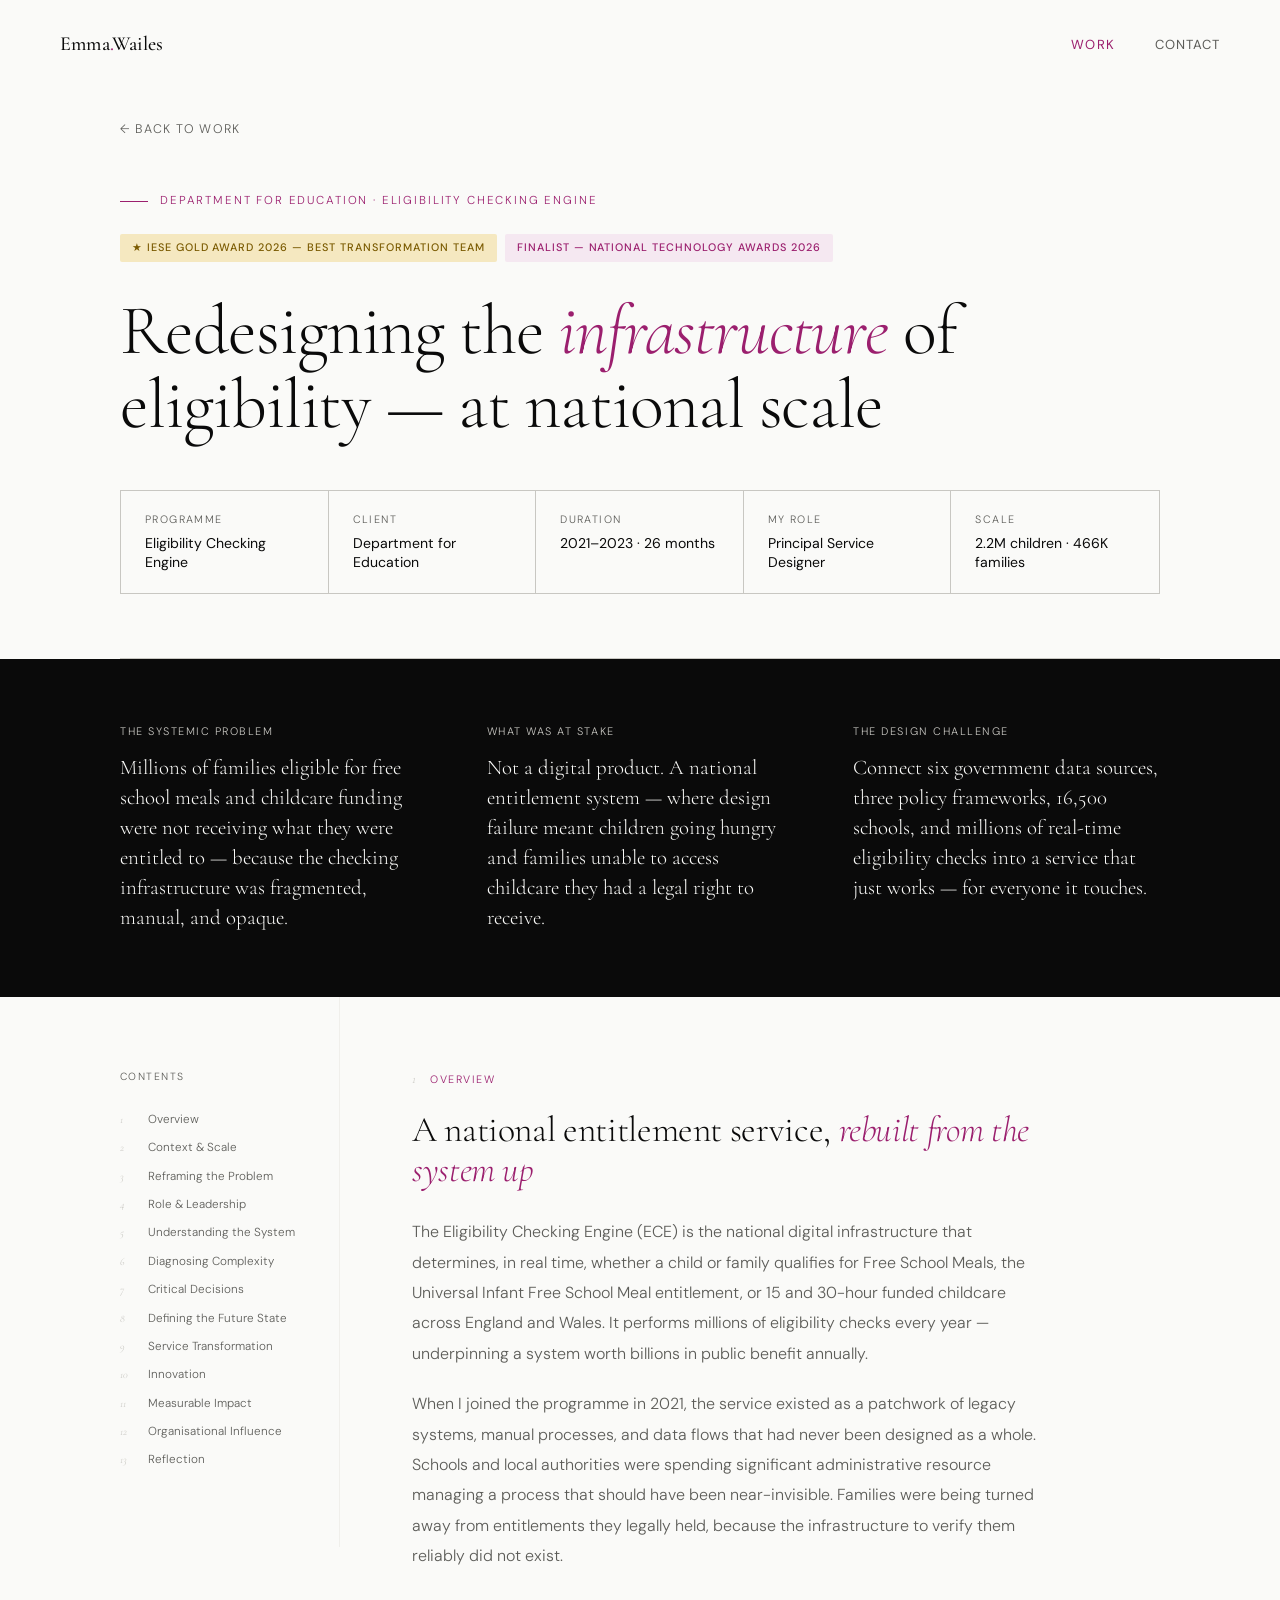
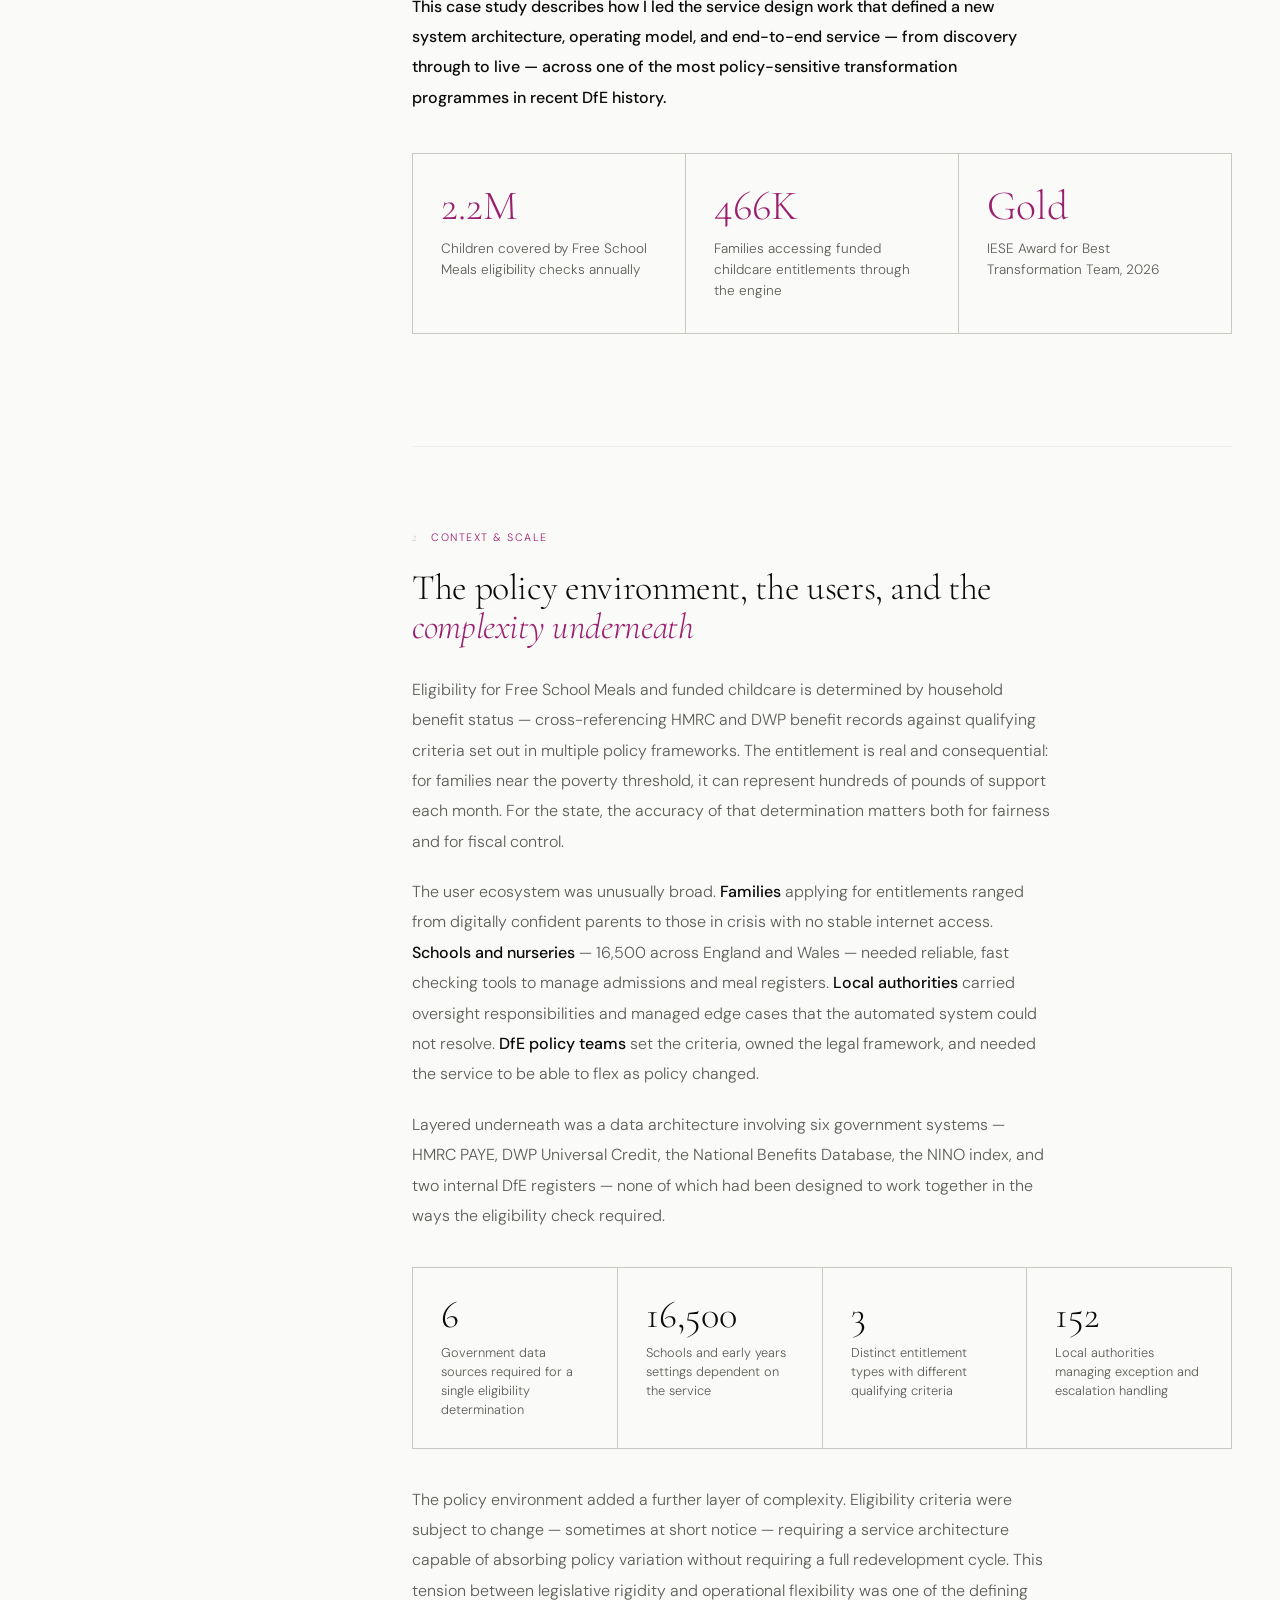
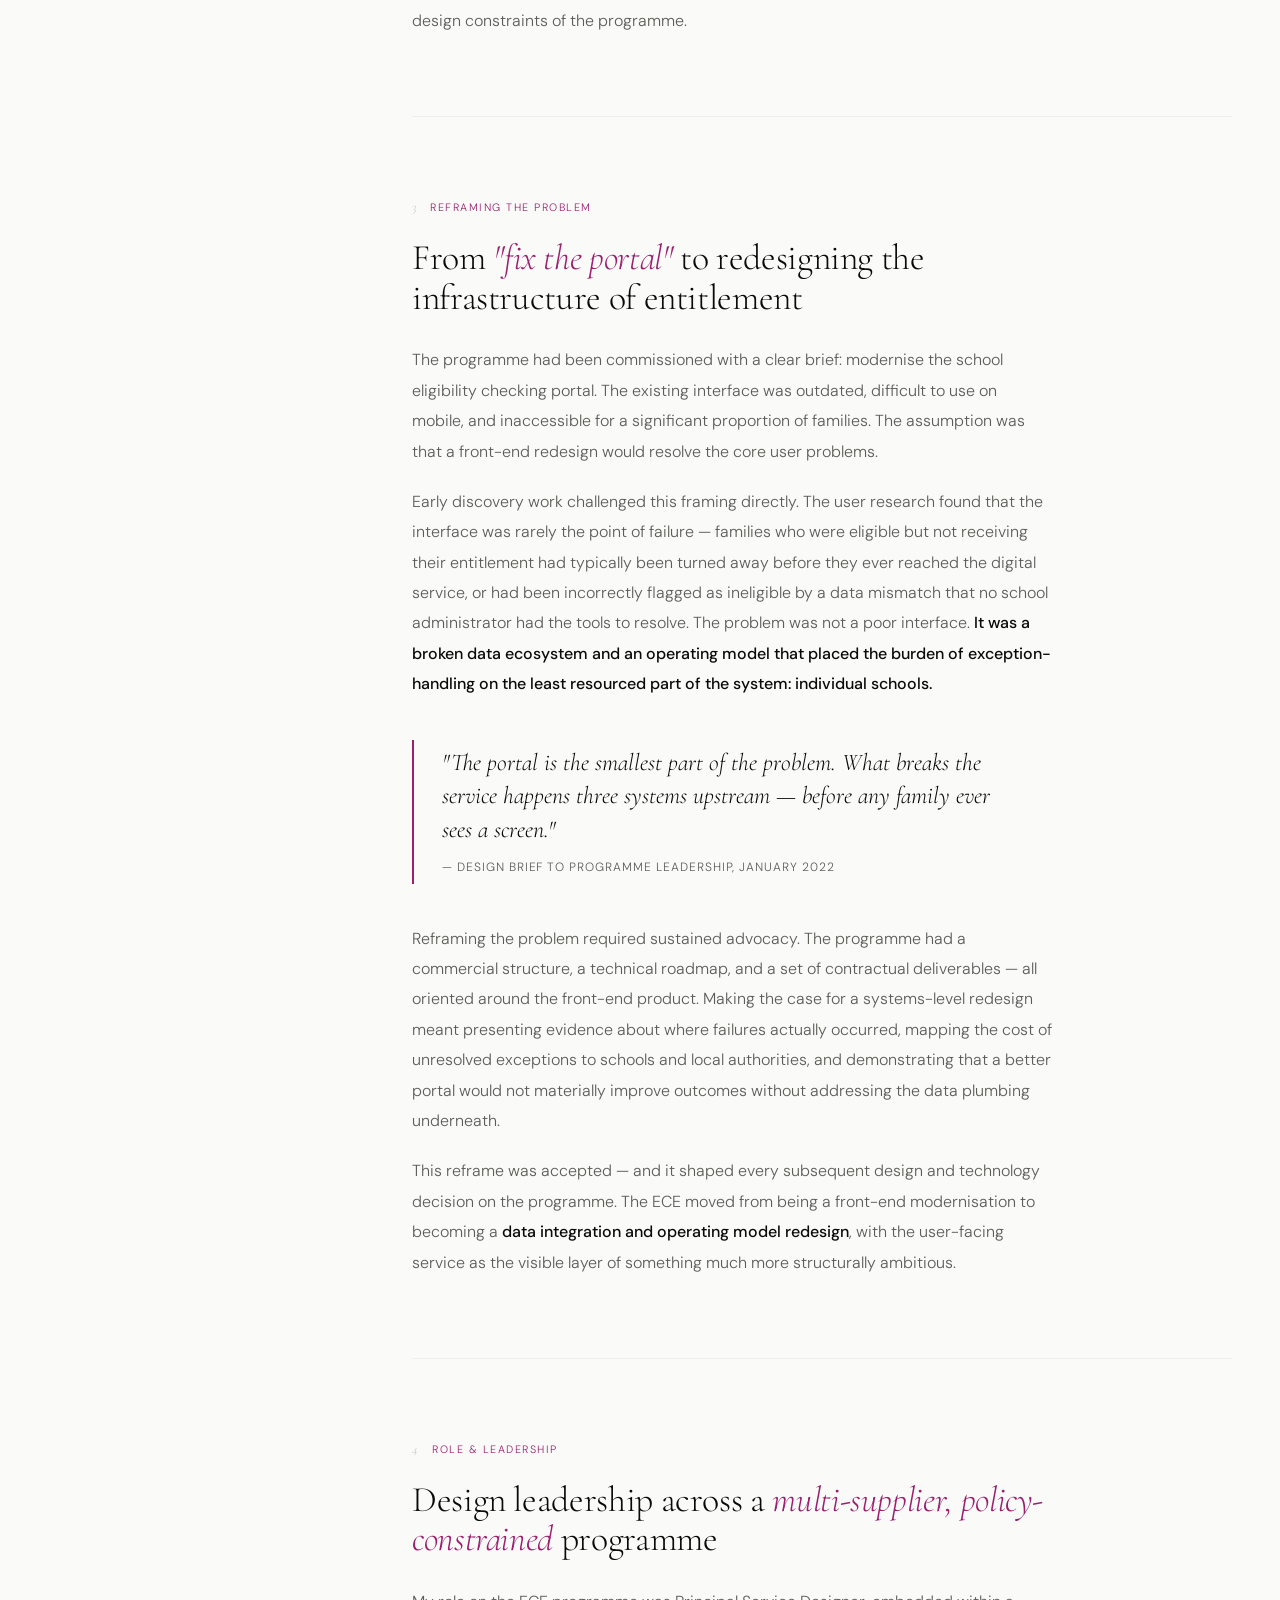
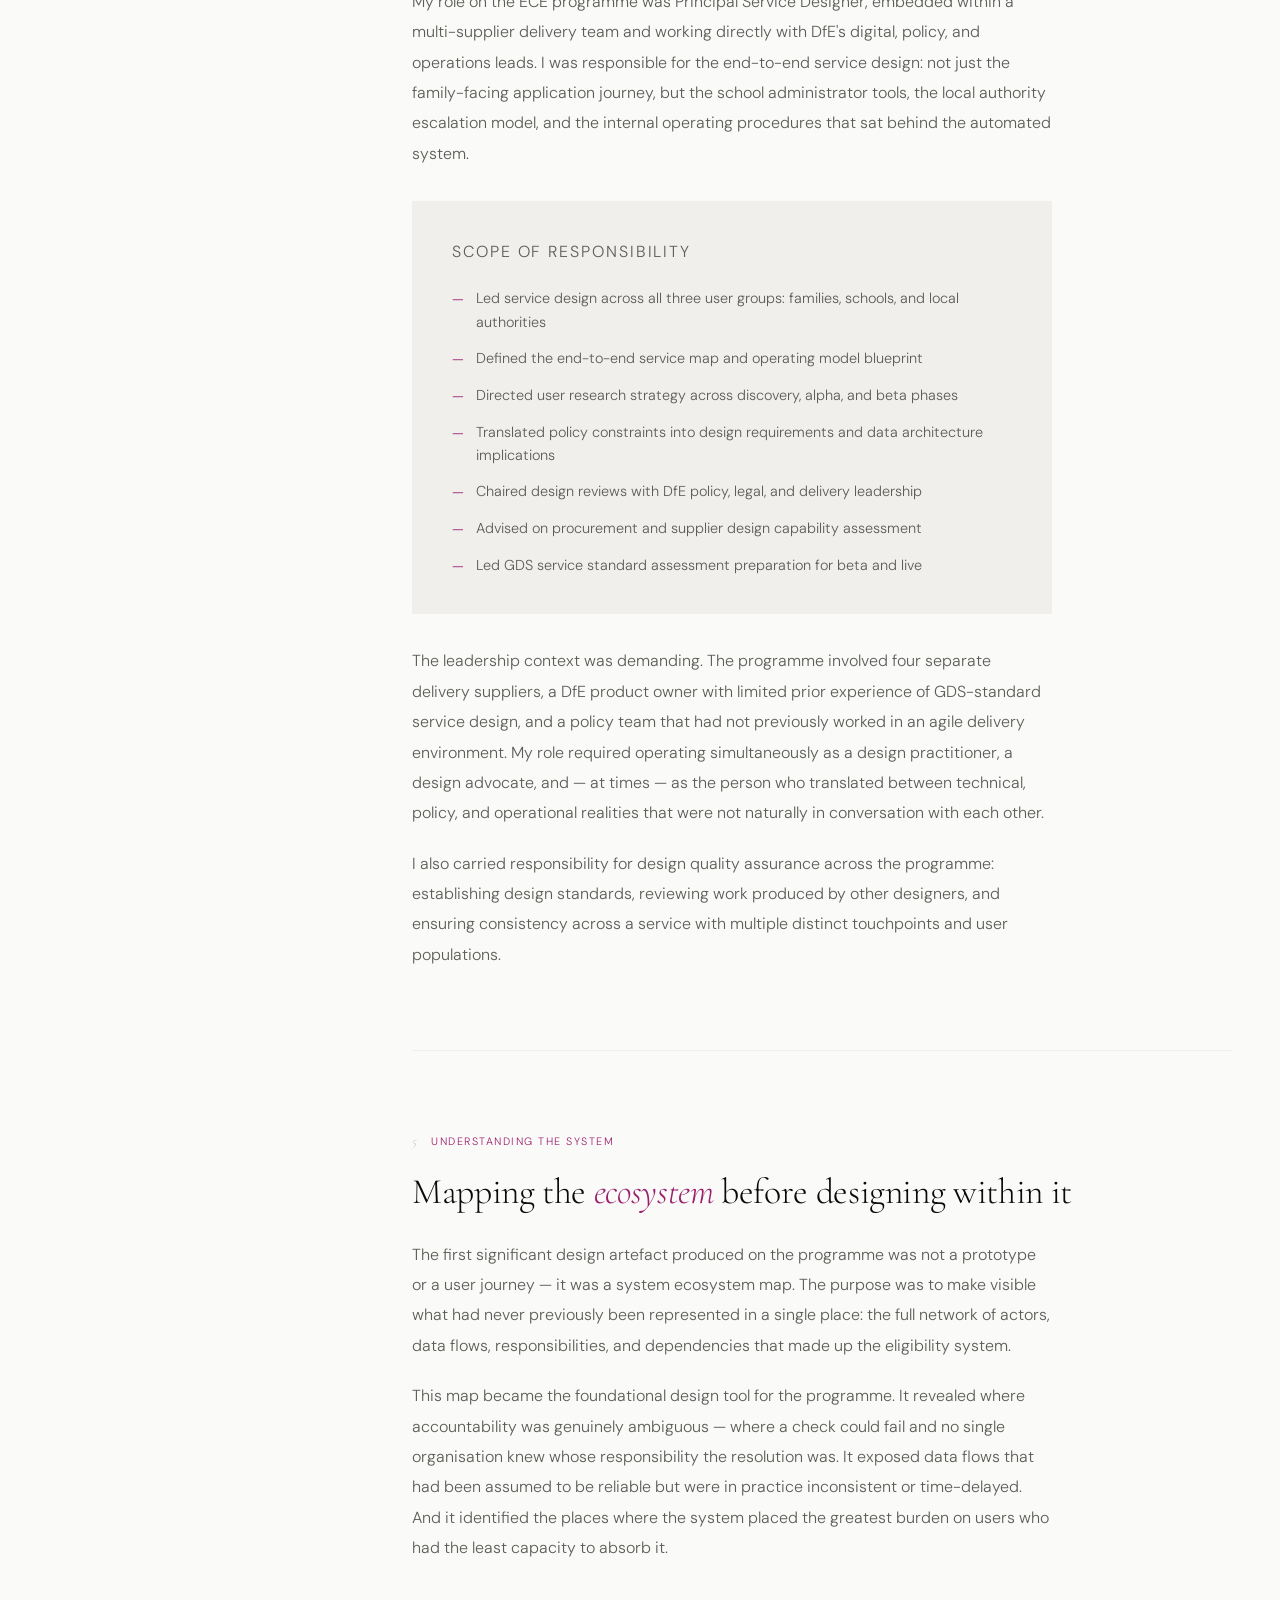
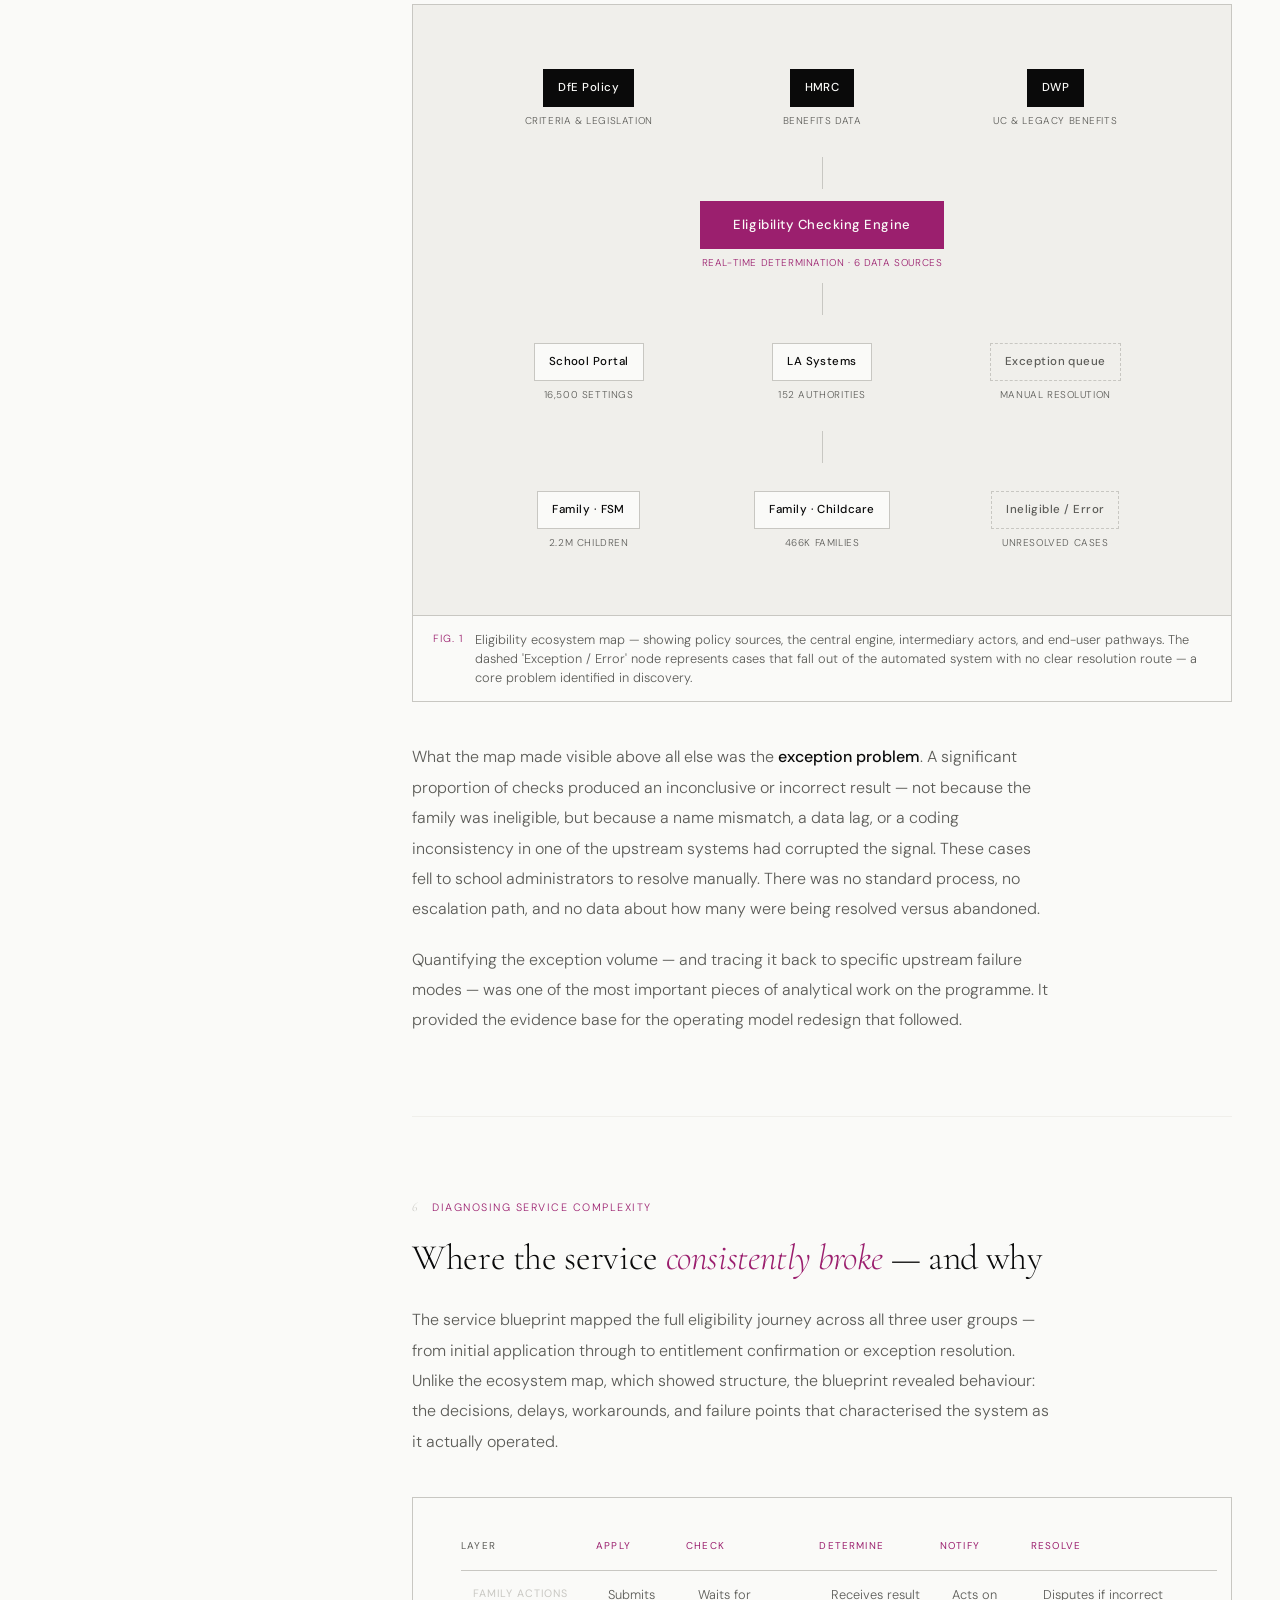
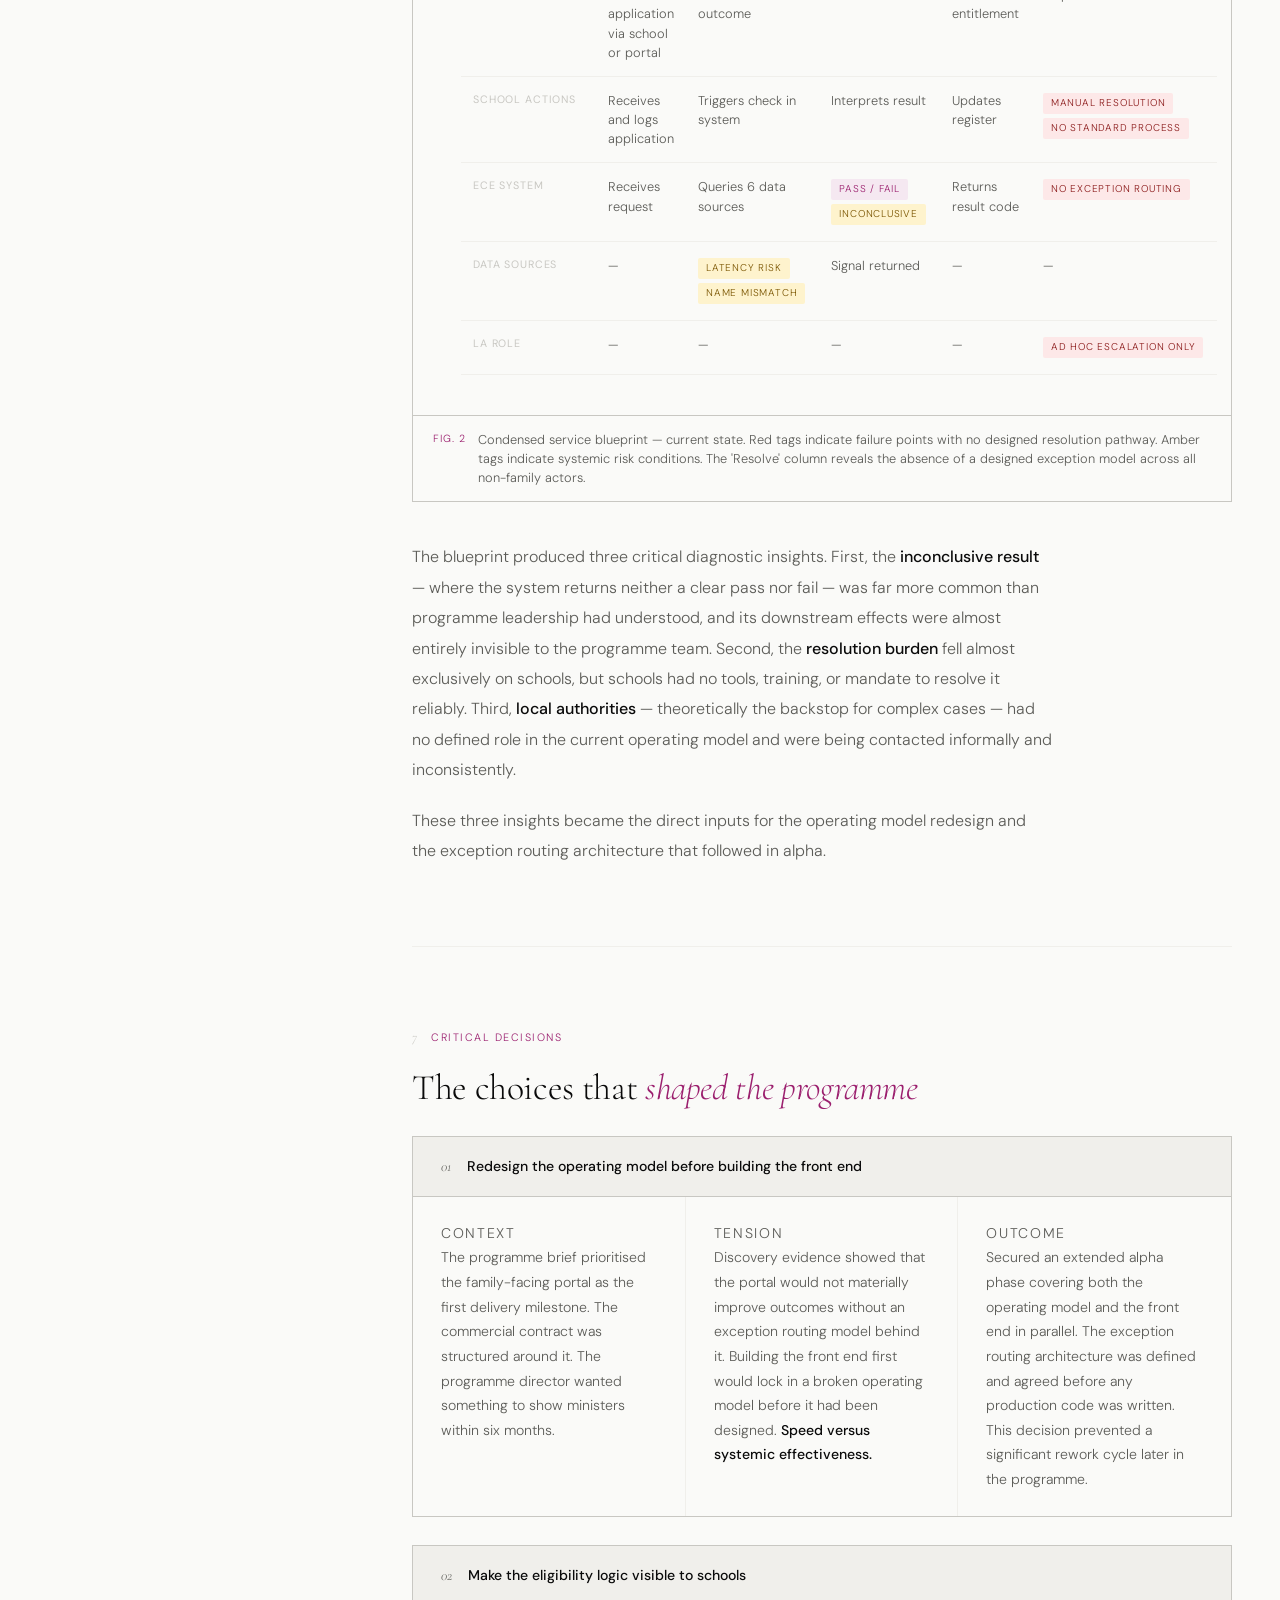
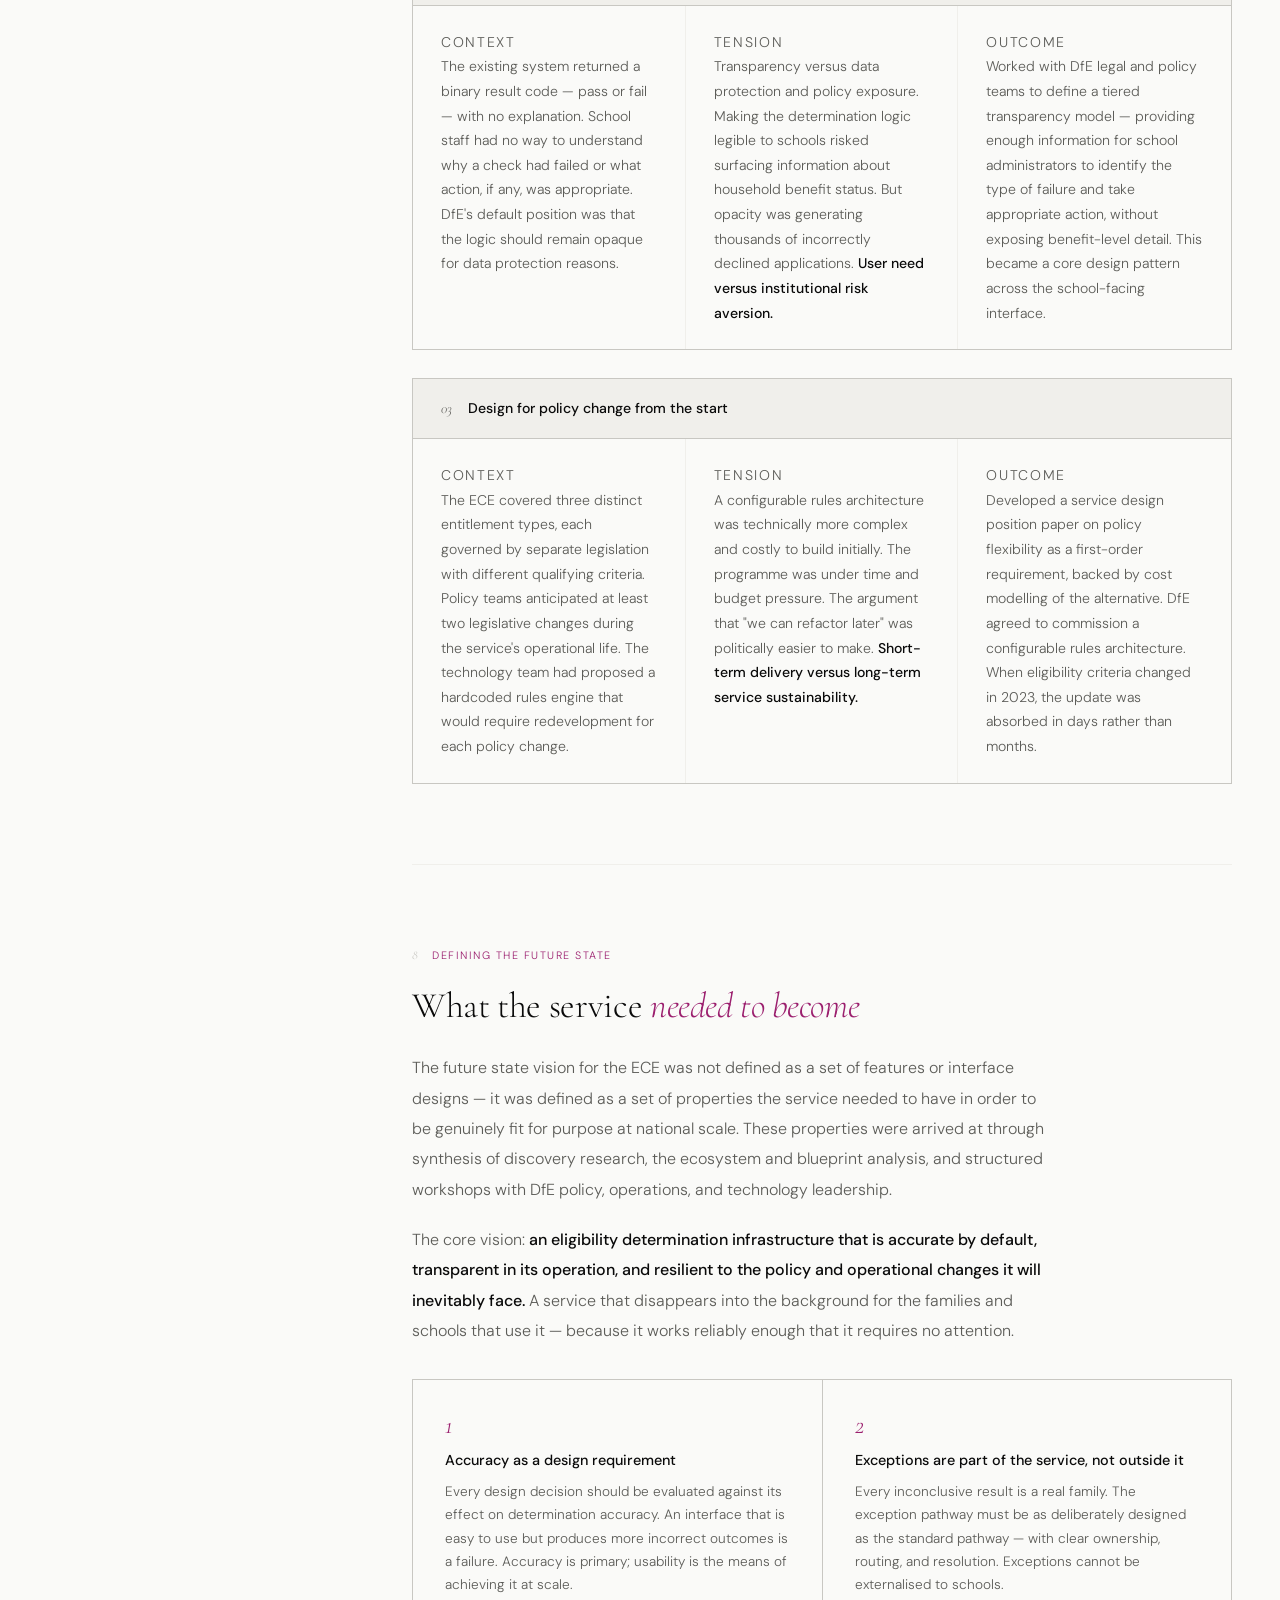
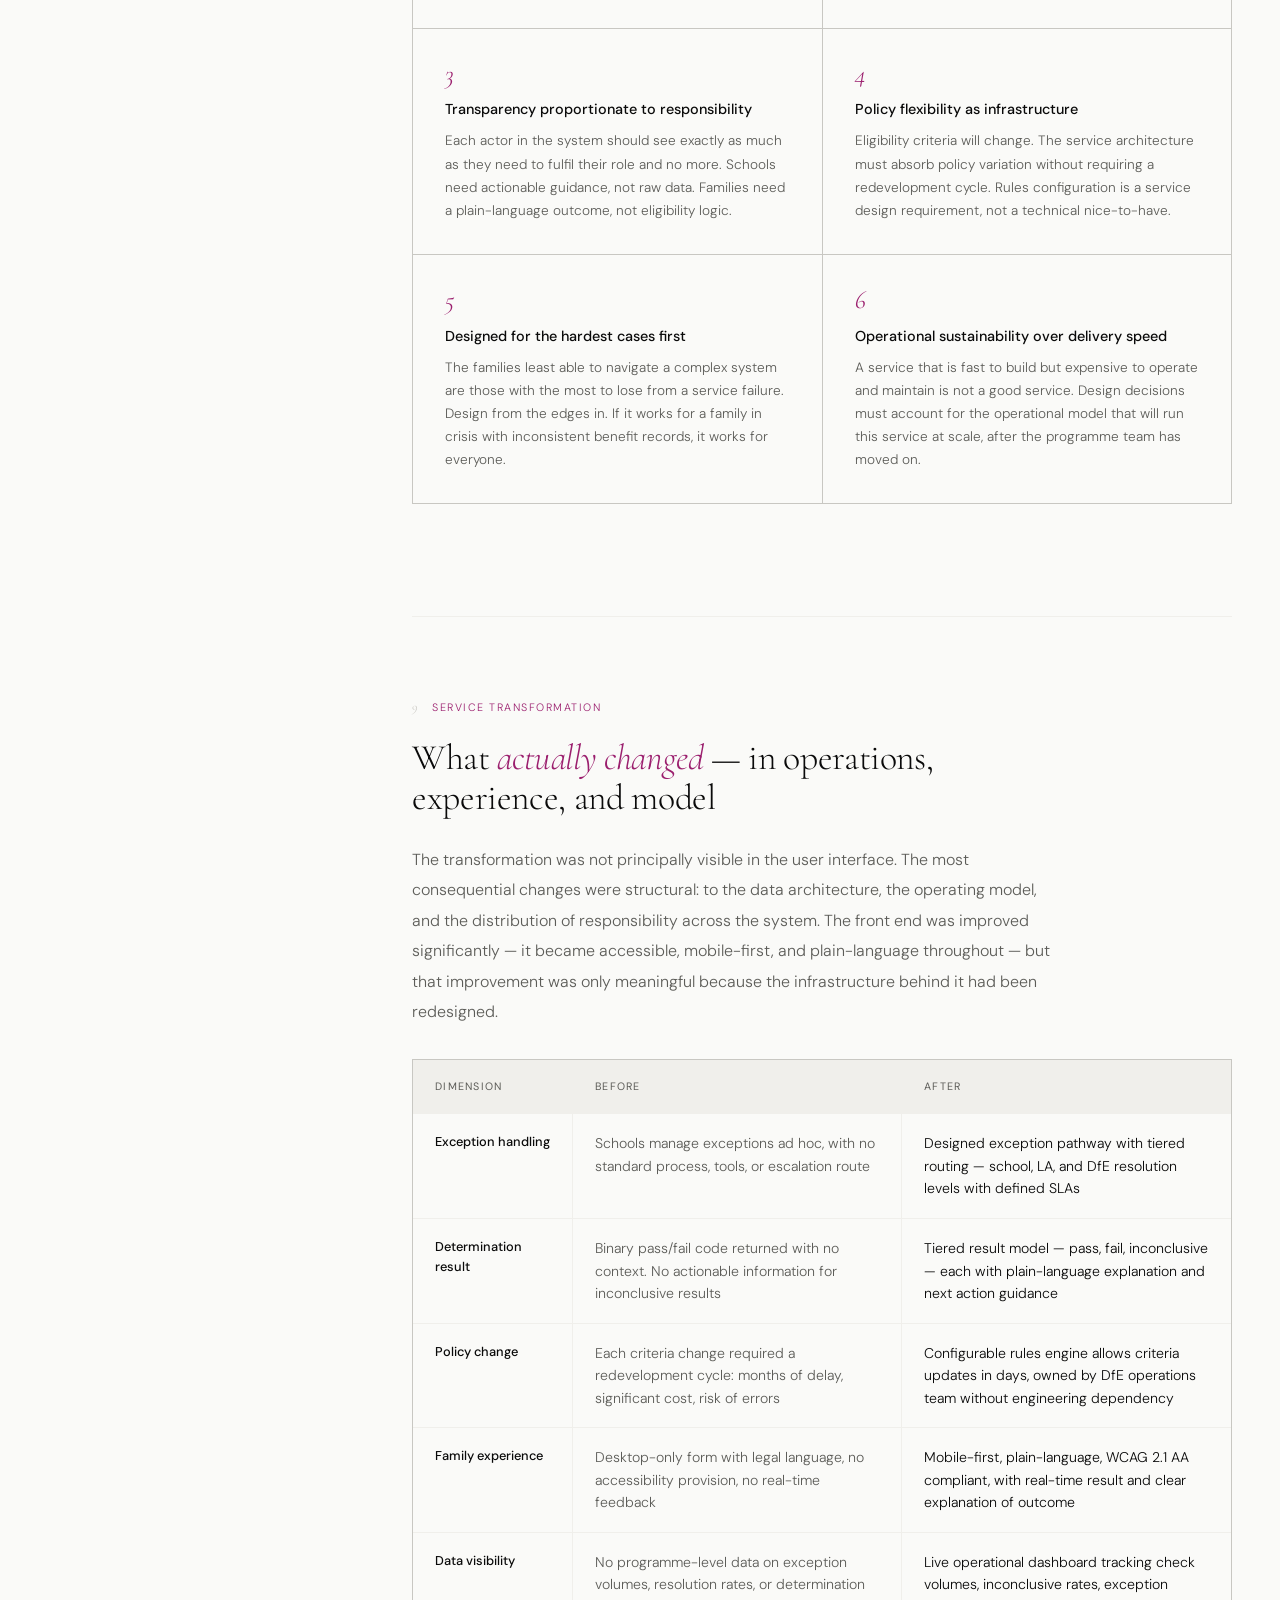
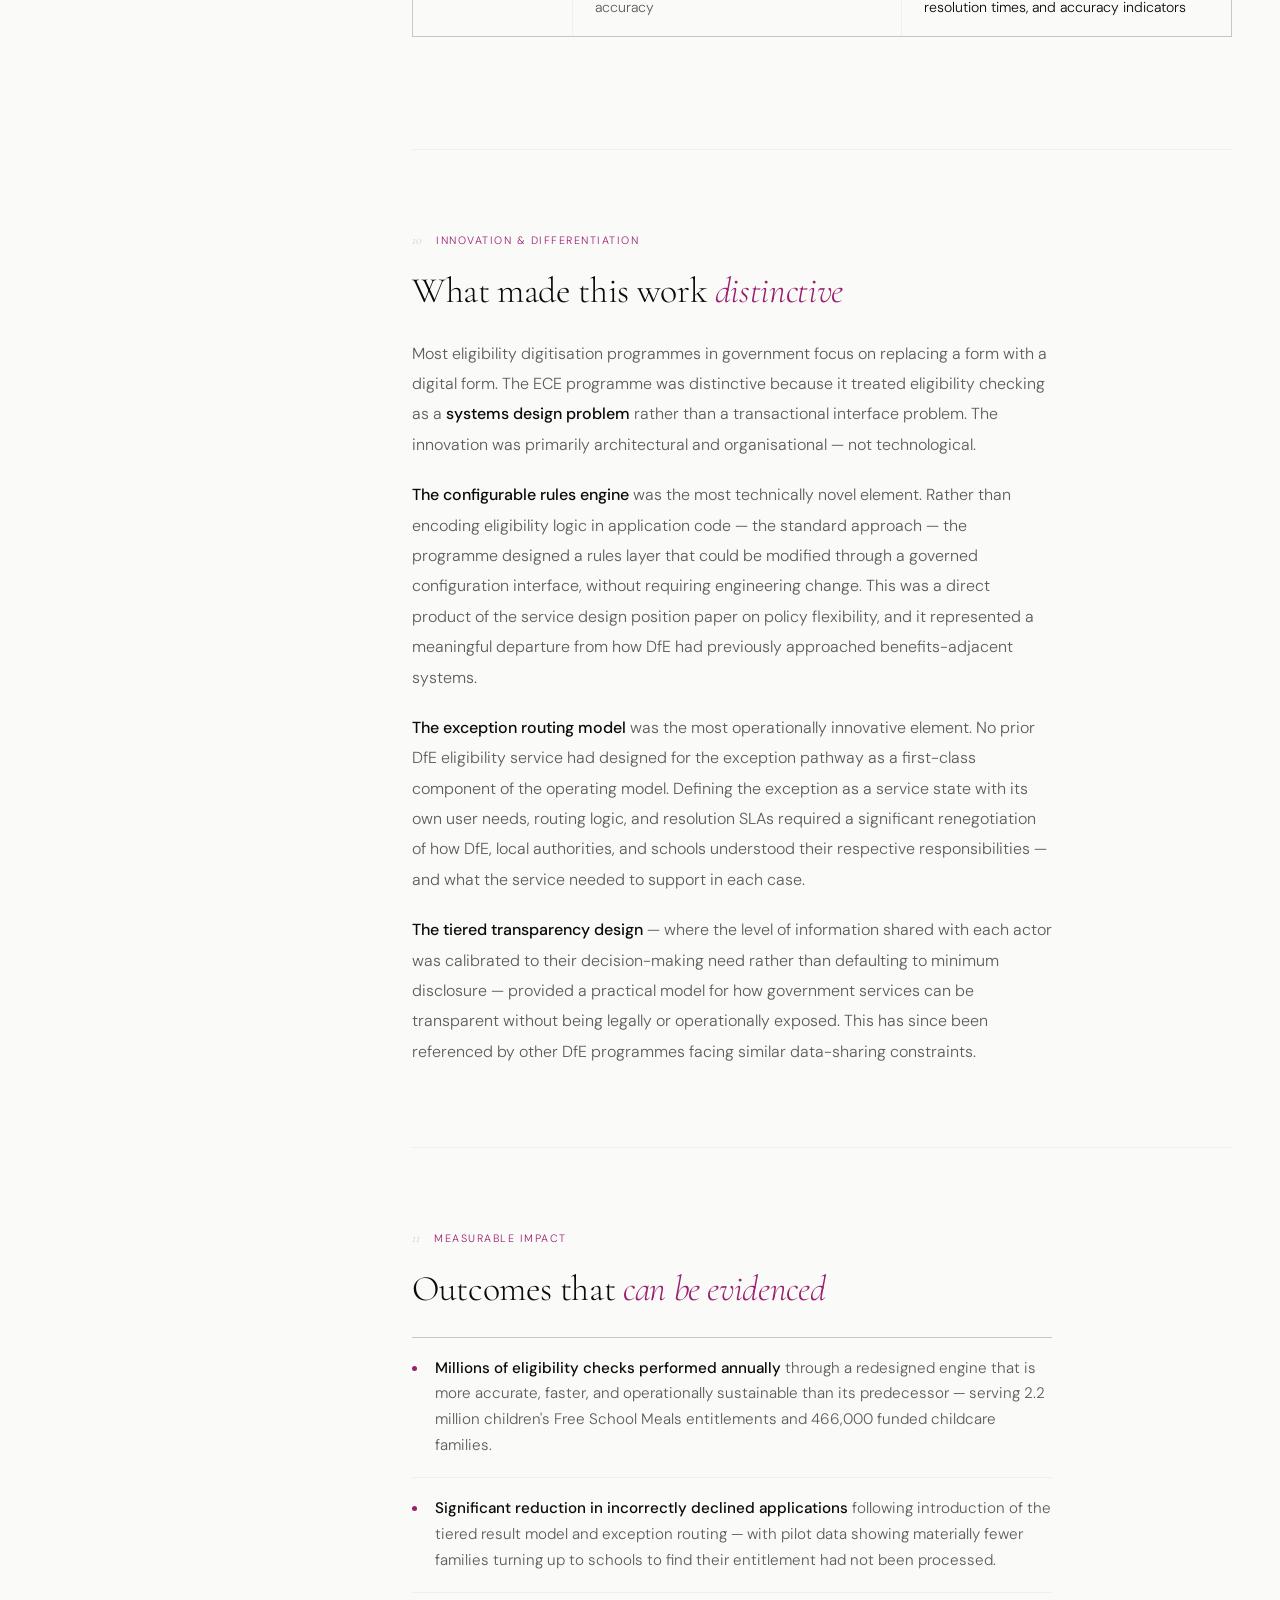
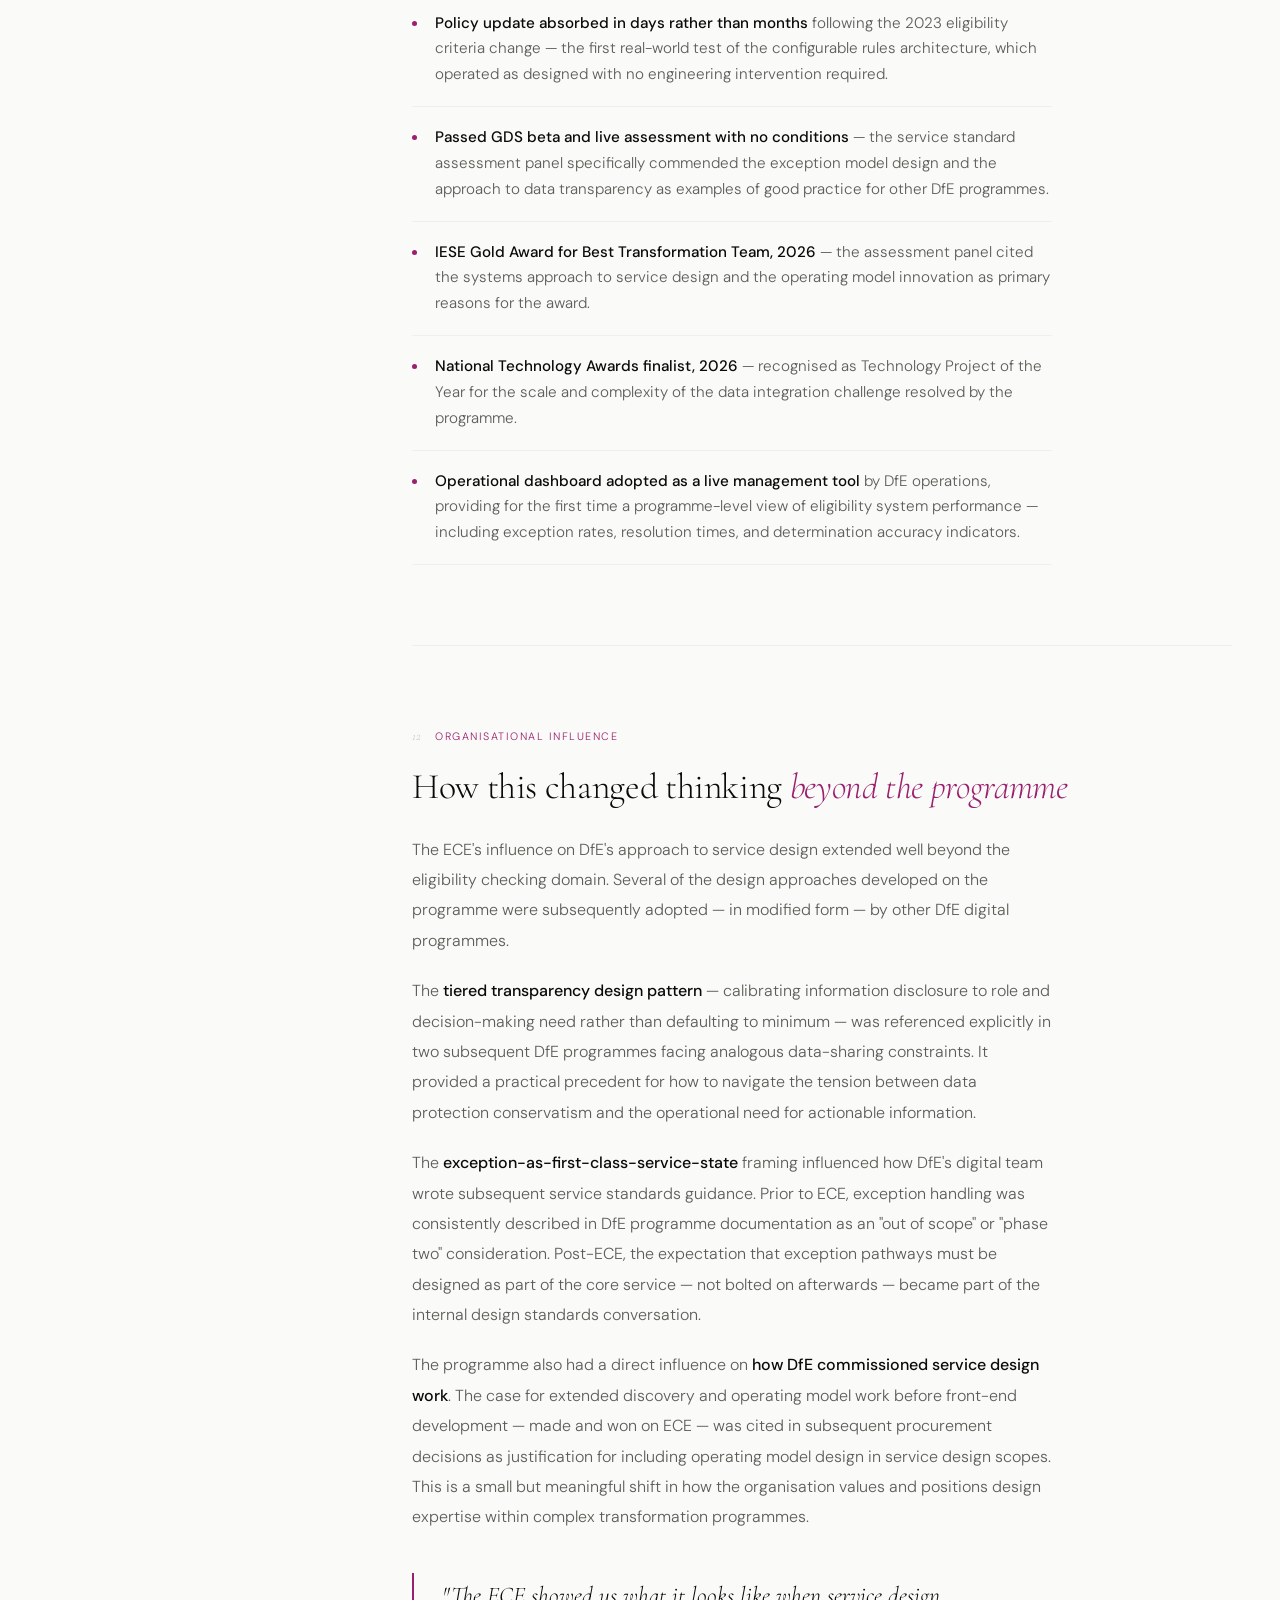
==== case-study-ece.html @ a2e07cbf "Initial upload - claude export Initial upload trial" ====
<!DOCTYPE html>
<html lang="en">
<head>
<meta charset="UTF-8">
<meta name="viewport" content="width=device-width, initial-scale=1.0">
<title>Eligibility Checking Engine · Emma Wailes</title>
<link rel="preconnect" href="https://fonts.googleapis.com">
<link rel="preconnect" href="https://fonts.gstatic.com" crossorigin>
<link href="https://fonts.googleapis.com/css2?family=Cormorant+Garamond:ital,wght@0,300;0,400;0,500;0,600;1,300;1,400&family=DM+Sans:ital,opsz,wght@0,9..40,300;0,9..40,400;0,9..40,500;1,9..40,300&display=swap" rel="stylesheet">
<style>
  :root {
    --black: #0A0A0A;
    --white: #FAFAF8;
    --grey-light: #F0EFEB;
    --grey-mid: #C8C7C2;
    --grey-text: #5C5C58;
    --accent: #9B1F6E;
    --accent-light: #F5E8F1;
    --serif: 'Cormorant Garamond', Georgia, serif;
    --sans: 'DM Sans', system-ui, sans-serif;
  }

  *, *::before, *::after { box-sizing: border-box; margin: 0; padding: 0; }
  html { scroll-behavior: smooth; font-size: 16px; }

  body {
    background: var(--white);
    color: var(--black);
    font-family: var(--sans);
    font-weight: 300;
    line-height: 1.6;
    -webkit-font-smoothing: antialiased;
    overflow-x: hidden;
  }

  /* ── NAV ── */
  nav {
    position: fixed; top: 0; left: 0; right: 0; z-index: 100;
    display: flex; align-items: center; justify-content: space-between;
    padding: 28px 60px;
    background: var(--white);
    border-bottom: 1px solid transparent;
    transition: border-color 0.3s, padding 0.3s;
  }
  nav.scrolled { border-color: var(--grey-mid); padding: 18px 60px; }
  .nav-logo {
    font-family: var(--serif); font-size: 1.25rem; font-weight: 500;
    letter-spacing: 0.01em; color: var(--black); text-decoration: none;
  }
  .nav-logo span { color: var(--accent); }
  .nav-links { display: flex; gap: 40px; list-style: none; align-items: center; }
  .nav-links a {
    font-size: 0.82rem; font-weight: 400; letter-spacing: 0.08em;
    text-transform: uppercase; color: var(--grey-text); text-decoration: none;
    transition: color 0.2s;
  }
  .nav-links a:hover { color: var(--black); }
  .nav-links a.active { color: var(--accent); }

  /* ── LAYOUT ── */
  .container { max-width: 1160px; margin: 0 auto; padding: 0 60px; }

  /* ── BACK ── */
  .case-back {
    display: inline-flex; align-items: center; gap: 10px;
    font-size: 0.78rem; letter-spacing: 0.1em; text-transform: uppercase;
    color: var(--grey-text); text-decoration: none;
    transition: color 0.2s; padding-top: 120px; margin-bottom: 52px;
  }
  .case-back:hover { color: var(--accent); }

  /* ── REPORT HEADER ── */
  .report-header {
    padding-bottom: 64px;
    border-bottom: 1px solid var(--grey-mid);
  }
  .report-programme {
    font-size: 0.72rem; letter-spacing: 0.16em; text-transform: uppercase;
    color: var(--accent); margin-bottom: 24px;
    display: flex; align-items: center; gap: 12px;
  }
  .report-programme::before { content: ''; width: 28px; height: 1px; background: var(--accent); }

  .awards-row { display: flex; flex-wrap: wrap; gap: 8px; margin-bottom: 32px; }
  .award-badge {
    display: inline-flex; align-items: center; gap: 6px;
    font-size: 0.68rem; font-weight: 500; letter-spacing: 0.09em;
    text-transform: uppercase; padding: 5px 12px; border-radius: 2px;
  }
  .award-badge.gold { background: #F5E8C0; color: #7A5A00; }
  .award-badge.finalist { background: var(--accent-light); color: var(--accent); }

  .report-h1 {
    font-family: var(--serif);
    font-size: clamp(2.8rem, 5.5vw, 5rem);
    font-weight: 300; line-height: 1.05;
    letter-spacing: -0.015em; max-width: 980px; margin-bottom: 48px;
  }
  .report-h1 em { font-style: italic; color: var(--accent); }

  .report-meta-strip {
    display: grid; grid-template-columns: repeat(5, 1fr);
    border: 1px solid var(--grey-mid);
  }
  .report-meta-cell {
    padding: 20px 24px; border-right: 1px solid var(--grey-mid);
  }
  .report-meta-cell:last-child { border-right: none; }
  .report-meta-label {
    font-size: 0.67rem; letter-spacing: 0.13em; text-transform: uppercase;
    color: var(--grey-text); margin-bottom: 6px;
  }
  .report-meta-value { font-size: 0.88rem; font-weight: 400; color: var(--black); line-height: 1.4; }

  /* ── HIGHLIGHT BAND ── */
  .highlight-band { background: var(--black); color: var(--white); padding: 64px 0; }
  .highlight-band .inner { display: grid; grid-template-columns: repeat(3, 1fr); gap: 60px; }
  .hl-label {
    font-size: 0.68rem; letter-spacing: 0.14em; text-transform: uppercase;
    color: var(--grey-mid); margin-bottom: 12px;
  }
  .hl-text {
    font-family: var(--serif); font-size: 1.3rem; font-weight: 300;
    line-height: 1.45; color: var(--white);
  }

  /* ── BODY ── */
  .report-body { display: grid; grid-template-columns: 220px 1fr; }

  /* ── TOC ── */
  .report-toc {
    border-right: 1px solid var(--grey-light);
    padding: 72px 36px 72px 0;
    position: sticky; top: 88px; height: fit-content; align-self: start;
  }
  .toc-heading {
    font-size: 0.65rem; letter-spacing: 0.14em; text-transform: uppercase;
    color: var(--grey-text); margin-bottom: 20px;
  }
  .toc-list { list-style: none; }
  .toc-list li { margin-bottom: 2px; }
  .toc-list a {
    display: flex; align-items: baseline; gap: 10px;
    font-size: 0.73rem; color: var(--grey-text); text-decoration: none;
    padding: 5px 0; line-height: 1.4; transition: color 0.2s;
  }
  .toc-num {
    font-family: var(--serif); font-size: 0.68rem; color: var(--grey-mid);
    flex-shrink: 0; width: 18px; font-style: italic;
  }
  .toc-list a:hover { color: var(--accent); }
  .toc-list a:hover .toc-num { color: var(--accent); }

  /* ── SECTIONS ── */
  .report-sections { padding: 72px 0 72px 72px; }

  .rs {
    padding-bottom: 80px; margin-bottom: 80px;
    border-bottom: 1px solid var(--grey-light);
  }
  .rs:last-child { border-bottom: none; margin-bottom: 0; padding-bottom: 40px; }

  .rs-label { display: flex; align-items: center; gap: 14px; margin-bottom: 20px; }
  .rs-num { font-family: var(--serif); font-size: 0.82rem; color: var(--grey-mid); font-style: italic; }
  .rs-tag { font-size: 0.67rem; letter-spacing: 0.14em; text-transform: uppercase; color: var(--accent); }

  .rs h2 {
    font-family: var(--serif);
    font-size: clamp(1.9rem, 2.8vw, 2.6rem);
    font-weight: 300; line-height: 1.1;
    letter-spacing: -0.01em; margin-bottom: 28px; max-width: 680px;
  }
  .rs h2 em { font-style: italic; color: var(--accent); }

  .rs p {
    font-size: 1rem; line-height: 1.9; color: var(--grey-text);
    margin-bottom: 20px; max-width: 640px;
  }
  .rs p:last-child { margin-bottom: 0; }
  .rs p strong { color: var(--black); font-weight: 500; }

  /* ── PULLQUOTE ── */
  .rs-pullquote {
    border-left: 2px solid var(--accent);
    padding: 6px 0 6px 28px; margin: 40px 0; max-width: 600px;
  }
  .rs-pullquote p {
    font-family: var(--serif) !important; font-size: 1.5rem !important;
    font-weight: 300 !important; line-height: 1.4 !important;
    color: var(--black) !important; font-style: italic;
    max-width: none !important; margin: 0 !important;
  }
  .rs-pullquote cite {
    font-size: 0.75rem; letter-spacing: 0.08em; text-transform: uppercase;
    color: var(--grey-text); display: block; margin-top: 12px;
    font-style: normal; font-family: var(--sans);
  }

  /* ── CONTEXT STATS ── */
  .context-stats {
    display: grid; grid-template-columns: repeat(4, 1fr);
    gap: 1px; background: var(--grey-mid);
    border: 1px solid var(--grey-mid); margin: 36px 0; max-width: 820px;
  }
  .cs-cell { background: var(--white); padding: 28px; }
  .cs-num {
    font-family: var(--serif); font-size: 2.4rem; font-weight: 300;
    line-height: 1; color: var(--black); margin-bottom: 8px;
  }
  .cs-label { font-size: 0.8rem; line-height: 1.5; color: var(--grey-text); }

  /* ── ROLE BOX ── */
  .role-box {
    background: var(--grey-light); padding: 36px 40px;
    margin: 32px 0; max-width: 640px;
  }
  .role-box-title {
    font-size: 0.67rem; letter-spacing: 0.12em; text-transform: uppercase;
    color: var(--accent); margin-bottom: 18px;
  }
  .role-box ul { list-style: none; display: flex; flex-direction: column; gap: 12px; }
  .role-box ul li {
    font-size: 0.9rem; line-height: 1.65; color: var(--grey-text);
    display: flex; align-items: flex-start; gap: 12px;
  }
  .role-box ul li::before { content: '—'; color: var(--accent); flex-shrink: 0; margin-top: 1px; }

  /* ── VISUAL PLACEHOLDERS ── */
  .visual-block {
    margin: 40px 0; border: 1px solid var(--grey-mid);
    background: var(--white); overflow: hidden; max-width: 820px;
  }

  /* Ecosystem diagram */
  .ecosystem-canvas {
    min-height: 380px; background: var(--grey-light);
    position: relative; overflow: hidden; padding: 48px;
    display: flex; align-items: center; justify-content: center;
  }
  .eco-grid {
    display: grid;
    grid-template-columns: 1fr 1fr 1fr;
    grid-template-rows: auto auto auto;
    gap: 0;
    width: 100%;
    max-width: 680px;
    position: relative;
  }

  /* SVG lines behind nodes */
  .eco-svg {
    position: absolute; top: 0; left: 0; width: 100%; height: 100%;
    pointer-events: none;
  }

  .eco-node {
    display: flex; flex-direction: column; align-items: center;
    padding: 16px 12px; position: relative; z-index: 1;
  }
  .eco-box {
    background: var(--white); border: 1px solid var(--grey-mid);
    padding: 10px 14px; text-align: center;
    font-size: 0.72rem; font-weight: 500; letter-spacing: 0.04em;
    color: var(--black); line-height: 1.4; white-space: nowrap;
  }
  .eco-box.core {
    background: var(--accent); color: var(--white);
    border-color: var(--accent); font-weight: 500;
  }
  .eco-box.policy {
    background: var(--black); color: var(--white); border-color: var(--black);
  }
  .eco-box.dim { background: var(--grey-light); color: var(--grey-text); border-style: dashed; }
  .eco-sub {
    font-size: 0.62rem; letter-spacing: 0.06em; text-transform: uppercase;
    color: var(--grey-text); margin-top: 6px; text-align: center;
  }

  /* Blueprint */
  .blueprint-canvas {
    min-height: 340px; background: var(--white);
    padding: 40px 48px; overflow-x: auto;
  }
  .bp-table { width: 100%; border-collapse: collapse; min-width: 560px; }
  .bp-table th {
    font-size: 0.62rem; letter-spacing: 0.12em; text-transform: uppercase;
    color: var(--grey-text); font-weight: 400; padding: 0 0 16px;
    text-align: left; border-bottom: 1px solid var(--grey-mid);
  }
  .bp-table th.stage-col { color: var(--accent); }
  .bp-row td {
    padding: 14px 12px; vertical-align: top;
    border-bottom: 1px solid var(--grey-light); font-size: 0.8rem;
    line-height: 1.5; color: var(--grey-text);
  }
  .bp-row td:first-child {
    font-size: 0.67rem; letter-spacing: 0.08em; text-transform: uppercase;
    color: var(--grey-mid); font-weight: 400; white-space: nowrap; padding-right: 20px;
  }
  .bp-row.divider td { border-top: 1px solid var(--grey-mid); }
  .bp-tag {
    display: inline-block; background: var(--accent-light); color: var(--accent);
    font-size: 0.62rem; letter-spacing: 0.08em; text-transform: uppercase;
    padding: 3px 8px; border-radius: 2px; margin: 2px 2px 2px 0; white-space: nowrap;
  }
  .bp-tag.fail {
    background: #FDE8E8; color: #8B1A1A;
  }
  .bp-tag.warn {
    background: #FEF3CD; color: #7A5500;
  }

  .visual-caption {
    padding: 14px 20px; border-top: 1px solid var(--grey-mid);
    background: var(--white); display: flex; align-items: flex-start;
    gap: 12px; font-size: 0.8rem; color: var(--grey-text); line-height: 1.5;
  }
  .vc-label {
    font-size: 0.65rem; letter-spacing: 0.1em; text-transform: uppercase;
    color: var(--accent); flex-shrink: 0; padding-top: 1px;
  }

  /* ── DECISIONS ── */
  .decisions-list { display: flex; flex-direction: column; gap: 28px; margin-top: 12px; }
  .decision-card { border: 1px solid var(--grey-mid); overflow: hidden; max-width: 820px; }
  .decision-header {
    padding: 18px 28px; background: var(--grey-light);
    display: flex; align-items: center; gap: 16px;
    border-bottom: 1px solid var(--grey-mid);
  }
  .decision-num {
    font-family: var(--serif); font-size: 0.9rem; color: var(--grey-text);
    font-style: italic; flex-shrink: 0;
  }
  .decision-title { font-size: 0.88rem; font-weight: 500; color: var(--black); }
  .decision-body { display: grid; grid-template-columns: 1fr 1fr 1fr; }
  .decision-col { padding: 24px 28px; border-right: 1px solid var(--grey-light); }
  .decision-col:last-child { border-right: none; }
  .decision-col-label {
    font-size: 0.67rem; letter-spacing: 0.12em; text-transform: uppercase;
    color: var(--grey-text); margin-bottom: 10px;
  }
  .decision-col p {
    font-size: 0.88rem !important; line-height: 1.75 !important;
    max-width: none !important; margin: 0 !important; color: var(--grey-text);
  }
  .decision-col p strong { color: var(--black); font-weight: 500; }

  /* ── PRINCIPLES ── */
  .principles-grid {
    display: grid; grid-template-columns: repeat(2, 1fr);
    gap: 1px; background: var(--grey-mid);
    border: 1px solid var(--grey-mid); margin: 32px 0; max-width: 820px;
  }
  .principle-cell { background: var(--white); padding: 32px; }
  .principle-num {
    font-family: var(--serif); font-size: 1.6rem; color: var(--accent);
    font-style: italic; line-height: 1; margin-bottom: 12px;
  }
  .principle-title { font-size: 0.9rem; font-weight: 500; color: var(--black); margin-bottom: 8px; }
  .principle-desc { font-size: 0.85rem; line-height: 1.7; color: var(--grey-text); }

  /* ── TRANSFORM TABLE ── */
  .transform-table {
    border: 1px solid var(--grey-mid); max-width: 820px; margin: 32px 0; overflow: hidden;
  }
  .transform-row {
    display: grid; grid-template-columns: 160px 1fr 1fr;
    border-bottom: 1px solid var(--grey-light);
  }
  .transform-row:last-child { border-bottom: none; }
  .transform-row.header { background: var(--grey-light); }
  .transform-cell {
    padding: 18px 22px; border-right: 1px solid var(--grey-light);
    font-size: 0.88rem; line-height: 1.6; color: var(--grey-text);
  }
  .transform-cell:last-child { border-right: none; }
  .transform-row.header .transform-cell {
    font-size: 0.67rem; letter-spacing: 0.12em; text-transform: uppercase;
    color: var(--grey-text); font-weight: 400;
  }
  .transform-cell.dim { font-size: 0.8rem; font-weight: 500; color: var(--black); }
  .transform-cell.after { color: var(--black); }

  /* ── IMPACT LIST ── */
  .impact-list {
    list-style: none; margin-top: 12px;
    border-top: 1px solid var(--grey-mid); max-width: 640px;
  }
  .impact-list li {
    display: flex; align-items: flex-start; gap: 18px;
    padding: 18px 0; border-bottom: 1px solid var(--grey-light);
    font-size: 0.95rem; line-height: 1.7; color: var(--grey-text);
  }
  .impact-list li strong { color: var(--black); font-weight: 500; }
  .impact-marker {
    width: 5px; height: 5px; background: var(--accent);
    border-radius: 50%; margin-top: 10px; flex-shrink: 0;
  }

  /* ── OUTCOME STATS ── */
  .outcome-grid {
    display: grid; grid-template-columns: repeat(3, 1fr);
    gap: 1px; background: var(--grey-mid);
    border: 1px solid var(--grey-mid); margin: 32px 0; max-width: 820px;
  }
  .oc-cell { background: var(--white); padding: 32px 28px; }
  .oc-num {
    font-family: var(--serif); font-size: 2.6rem; font-weight: 300;
    line-height: 1; color: var(--accent); margin-bottom: 10px;
  }
  .oc-label { font-size: 0.85rem; line-height: 1.55; color: var(--grey-text); }

  /* ── REFLECTION ── */
  .reflection-items { display: flex; flex-direction: column; max-width: 640px; margin-top: 12px; }
  .reflection-item {
    display: grid; grid-template-columns: 32px 1fr; gap: 20px;
    padding: 28px 0; border-bottom: 1px solid var(--grey-light); align-items: start;
  }
  .reflection-item:last-child { border-bottom: none; }
  .ri-num {
    font-family: var(--serif); font-size: 1rem; color: var(--accent);
    font-style: italic; padding-top: 3px;
  }
  .ri-title { font-size: 0.9rem; font-weight: 500; color: var(--black); margin-bottom: 6px; }
  .ri-desc { font-size: 0.88rem; line-height: 1.75; color: var(--grey-text); }

  /* ── FOOTER ── */
  footer {
    border-top: 1px solid var(--grey-mid); padding: 32px 0;
    display: flex; justify-content: space-between; align-items: center;
    font-size: 0.78rem; color: var(--grey-text);
  }
  .footer-logo { font-family: var(--serif); font-size: 1rem; font-weight: 500; color: var(--black); }
  .footer-logo span { color: var(--accent); }
  footer a { color: var(--grey-text); text-decoration: none; transition: color 0.2s; }
  footer a:hover { color: var(--accent); }

  @keyframes fadeUp {
    from { opacity: 0; transform: translateY(16px); }
    to   { opacity: 1; transform: translateY(0); }
  }
  body { animation: fadeUp 0.5s ease forwards; }

  /* ── RESPONSIVE ── */
  @media (max-width: 1000px) {
    nav { padding: 22px 32px; }
    nav.scrolled { padding: 15px 32px; }
    .container { padding: 0 32px; }
    .report-meta-strip { grid-template-columns: repeat(2, 1fr); }
    .report-meta-cell { border-bottom: 1px solid var(--grey-mid); }
    .highlight-band .inner { grid-template-columns: 1fr; gap: 36px; }
    .report-body { grid-template-columns: 1fr; }
    .report-toc { display: none; }
    .report-sections { padding: 48px 0; }
    .context-stats { grid-template-columns: 1fr 1fr; }
    .decision-body { grid-template-columns: 1fr; }
    .decision-col { border-right: none; border-bottom: 1px solid var(--grey-light); }
    .principles-grid { grid-template-columns: 1fr; }
    .outcome-grid { grid-template-columns: 1fr; }
    .transform-row { grid-template-columns: 1fr; }
    .eco-grid { gap: 0; }
  }
  @media (max-width: 600px) {
    nav { padding: 18px 24px; }
    .container { padding: 0 24px; }
    .nav-links { gap: 20px; }
    .report-h1 { font-size: 2.2rem; }
    .context-stats { grid-template-columns: 1fr; }
  }
</style>
</head>
<body>

<!-- NAV -->
<nav id="main-nav">
  <a class="nav-logo" href="index.html">Emma<span>.</span>Wailes</a>
  <ul class="nav-links">
    <li><a href="index.html" class="active">Work</a></li>
    <li><a href="contact.html">Contact</a></li>
  </ul>
</nav>

<!-- BACK -->
<div class="container">
  <a class="case-back" href="index.html">← Back to work</a>
</div>

<!-- ── HEADER ── -->
<div class="container">
  <div class="report-header">
    <p class="report-programme">Department for Education · Eligibility Checking Engine</p>

    <div class="awards-row">
      <span class="award-badge gold">★ IESE Gold Award 2026 — Best Transformation Team</span>
      <span class="award-badge finalist">Finalist — National Technology Awards 2026</span>
    </div>

    <h1 class="report-h1">Redesigning the <em>infrastructure</em> of eligibility — at national scale</h1>

    <div class="report-meta-strip">
      <div class="report-meta-cell">
        <div class="report-meta-label">Programme</div>
        <div class="report-meta-value">Eligibility Checking Engine</div>
      </div>
      <div class="report-meta-cell">
        <div class="report-meta-label">Client</div>
        <div class="report-meta-value">Department for Education</div>
      </div>
      <div class="report-meta-cell">
        <div class="report-meta-label">Duration</div>
        <div class="report-meta-value">2021–2023 · 26 months</div>
      </div>
      <div class="report-meta-cell">
        <div class="report-meta-label">My Role</div>
        <div class="report-meta-value">Principal Service Designer</div>
      </div>
      <div class="report-meta-cell">
        <div class="report-meta-label">Scale</div>
        <div class="report-meta-value">2.2M children · 466K families</div>
      </div>
    </div>
  </div>
</div>

<!-- ── HIGHLIGHT BAND ── -->
<div class="highlight-band">
  <div class="container">
    <div class="inner">
      <div>
        <p class="hl-label">The systemic problem</p>
        <p class="hl-text">Millions of families eligible for free school meals and childcare funding were not receiving what they were entitled to — because the checking infrastructure was fragmented, manual, and opaque.</p>
      </div>
      <div>
        <p class="hl-label">What was at stake</p>
        <p class="hl-text">Not a digital product. A national entitlement system — where design failure meant children going hungry and families unable to access childcare they had a legal right to receive.</p>
      </div>
      <div>
        <p class="hl-label">The design challenge</p>
        <p class="hl-text">Connect six government data sources, three policy frameworks, 16,500 schools, and millions of real-time eligibility checks into a service that just works — for everyone it touches.</p>
      </div>
    </div>
  </div>
</div>

<!-- ── BODY ── -->
<div class="container">
  <div class="report-body">

    <!-- TOC -->
    <aside class="report-toc">
      <p class="toc-heading">Contents</p>
      <ul class="toc-list">
        <li><a href="#s1"><span class="toc-num">1</span>Overview</a></li>
        <li><a href="#s2"><span class="toc-num">2</span>Context &amp; Scale</a></li>
        <li><a href="#s3"><span class="toc-num">3</span>Reframing the Problem</a></li>
        <li><a href="#s4"><span class="toc-num">4</span>Role &amp; Leadership</a></li>
        <li><a href="#s5"><span class="toc-num">5</span>Understanding the System</a></li>
        <li><a href="#s6"><span class="toc-num">6</span>Diagnosing Complexity</a></li>
        <li><a href="#s7"><span class="toc-num">7</span>Critical Decisions</a></li>
        <li><a href="#s8"><span class="toc-num">8</span>Defining the Future State</a></li>
        <li><a href="#s9"><span class="toc-num">9</span>Service Transformation</a></li>
        <li><a href="#s10"><span class="toc-num">10</span>Innovation</a></li>
        <li><a href="#s11"><span class="toc-num">11</span>Measurable Impact</a></li>
        <li><a href="#s12"><span class="toc-num">12</span>Organisational Influence</a></li>
        <li><a href="#s13"><span class="toc-num">13</span>Reflection</a></li>
      </ul>
    </aside>

    <!-- SECTIONS -->
    <div class="report-sections">

      <!-- 1. OVERVIEW -->
      <section class="rs" id="s1">
        <div class="rs-label"><span class="rs-num">1</span><span class="rs-tag">Overview</span></div>
        <h2>A national entitlement service, <em>rebuilt from the system up</em></h2>
        <p>The Eligibility Checking Engine (ECE) is the national digital infrastructure that determines, in real time, whether a child or family qualifies for Free School Meals, the Universal Infant Free School Meal entitlement, or 15 and 30-hour funded childcare across England and Wales. It performs millions of eligibility checks every year — underpinning a system worth billions in public benefit annually.</p>
        <p>When I joined the programme in 2021, the service existed as a patchwork of legacy systems, manual processes, and data flows that had never been designed as a whole. Schools and local authorities were spending significant administrative resource managing a process that should have been near-invisible. Families were being turned away from entitlements they legally held, because the infrastructure to verify them reliably did not exist.</p>
        <p><strong>This case study describes how I led the service design work that defined a new system architecture, operating model, and end-to-end service — from discovery through to live — across one of the most policy-sensitive transformation programmes in recent DfE history.</strong></p>

        <div class="outcome-grid" style="margin-top:40px;">
          <div class="oc-cell">
            <div class="oc-num">2.2M</div>
            <div class="oc-label">Children covered by Free School Meals eligibility checks annually</div>
          </div>
          <div class="oc-cell">
            <div class="oc-num">466K</div>
            <div class="oc-label">Families accessing funded childcare entitlements through the engine</div>
          </div>
          <div class="oc-cell">
            <div class="oc-num">Gold</div>
            <div class="oc-label">IESE Award for Best Transformation Team, 2026</div>
          </div>
        </div>
      </section>

      <!-- 2. CONTEXT & SCALE -->
      <section class="rs" id="s2">
        <div class="rs-label"><span class="rs-num">2</span><span class="rs-tag">Context &amp; Scale</span></div>
        <h2>The policy environment, the users, and the <em>complexity underneath</em></h2>
        <p>Eligibility for Free School Meals and funded childcare is determined by household benefit status — cross-referencing HMRC and DWP benefit records against qualifying criteria set out in multiple policy frameworks. The entitlement is real and consequential: for families near the poverty threshold, it can represent hundreds of pounds of support each month. For the state, the accuracy of that determination matters both for fairness and for fiscal control.</p>
        <p>The user ecosystem was unusually broad. <strong>Families</strong> applying for entitlements ranged from digitally confident parents to those in crisis with no stable internet access. <strong>Schools and nurseries</strong> — 16,500 across England and Wales — needed reliable, fast checking tools to manage admissions and meal registers. <strong>Local authorities</strong> carried oversight responsibilities and managed edge cases that the automated system could not resolve. <strong>DfE policy teams</strong> set the criteria, owned the legal framework, and needed the service to be able to flex as policy changed.</p>
        <p>Layered underneath was a data architecture involving six government systems — HMRC PAYE, DWP Universal Credit, the National Benefits Database, the NINO index, and two internal DfE registers — none of which had been designed to work together in the ways the eligibility check required.</p>

        <div class="context-stats">
          <div class="cs-cell">
            <div class="cs-num">6</div>
            <div class="cs-label">Government data sources required for a single eligibility determination</div>
          </div>
          <div class="cs-cell">
            <div class="cs-num">16,500</div>
            <div class="cs-label">Schools and early years settings dependent on the service</div>
          </div>
          <div class="cs-cell">
            <div class="cs-num">3</div>
            <div class="cs-label">Distinct entitlement types with different qualifying criteria</div>
          </div>
          <div class="cs-cell">
            <div class="cs-num">152</div>
            <div class="cs-label">Local authorities managing exception and escalation handling</div>
          </div>
        </div>

        <p>The policy environment added a further layer of complexity. Eligibility criteria were subject to change — sometimes at short notice — requiring a service architecture capable of absorbing policy variation without requiring a full redevelopment cycle. This tension between legislative rigidity and operational flexibility was one of the defining design constraints of the programme.</p>
      </section>

      <!-- 3. REFRAMING -->
      <section class="rs" id="s3">
        <div class="rs-label"><span class="rs-num">3</span><span class="rs-tag">Reframing the Problem</span></div>
        <h2>From <em>"fix the portal"</em> to redesigning the infrastructure of entitlement</h2>
        <p>The programme had been commissioned with a clear brief: modernise the school eligibility checking portal. The existing interface was outdated, difficult to use on mobile, and inaccessible for a significant proportion of families. The assumption was that a front-end redesign would resolve the core user problems.</p>
        <p>Early discovery work challenged this framing directly. The user research found that the interface was rarely the point of failure — families who were eligible but not receiving their entitlement had typically been turned away before they ever reached the digital service, or had been incorrectly flagged as ineligible by a data mismatch that no school administrator had the tools to resolve. The problem was not a poor interface. <strong>It was a broken data ecosystem and an operating model that placed the burden of exception-handling on the least resourced part of the system: individual schools.</strong></p>

        <div class="rs-pullquote">
          <p>"The portal is the smallest part of the problem. What breaks the service happens three systems upstream — before any family ever sees a screen."</p>
          <cite>— Design brief to programme leadership, January 2022</cite>
        </div>

        <p>Reframing the problem required sustained advocacy. The programme had a commercial structure, a technical roadmap, and a set of contractual deliverables — all oriented around the front-end product. Making the case for a systems-level redesign meant presenting evidence about where failures actually occurred, mapping the cost of unresolved exceptions to schools and local authorities, and demonstrating that a better portal would not materially improve outcomes without addressing the data plumbing underneath.</p>
        <p>This reframe was accepted — and it shaped every subsequent design and technology decision on the programme. The ECE moved from being a front-end modernisation to becoming a <strong>data integration and operating model redesign</strong>, with the user-facing service as the visible layer of something much more structurally ambitious.</p>
      </section>

      <!-- 4. ROLE & LEADERSHIP -->
      <section class="rs" id="s4">
        <div class="rs-label"><span class="rs-num">4</span><span class="rs-tag">Role &amp; Leadership</span></div>
        <h2>Design leadership across a <em>multi-supplier, policy-constrained</em> programme</h2>
        <p>My role on the ECE programme was Principal Service Designer, embedded within a multi-supplier delivery team and working directly with DfE's digital, policy, and operations leads. I was responsible for the end-to-end service design: not just the family-facing application journey, but the school administrator tools, the local authority escalation model, and the internal operating procedures that sat behind the automated system.</p>

        <div class="role-box">
          <p class="role-box-title">Scope of responsibility</p>
          <ul>
            <li>Led service design across all three user groups: families, schools, and local authorities</li>
            <li>Defined the end-to-end service map and operating model blueprint</li>
            <li>Directed user research strategy across discovery, alpha, and beta phases</li>
            <li>Translated policy constraints into design requirements and data architecture implications</li>
            <li>Chaired design reviews with DfE policy, legal, and delivery leadership</li>
            <li>Advised on procurement and supplier design capability assessment</li>
            <li>Led GDS service standard assessment preparation for beta and live</li>
          </ul>
        </div>

        <p>The leadership context was demanding. The programme involved four separate delivery suppliers, a DfE product owner with limited prior experience of GDS-standard service design, and a policy team that had not previously worked in an agile delivery environment. My role required operating simultaneously as a design practitioner, a design advocate, and — at times — as the person who translated between technical, policy, and operational realities that were not naturally in conversation with each other.</p>
        <p>I also carried responsibility for design quality assurance across the programme: establishing design standards, reviewing work produced by other designers, and ensuring consistency across a service with multiple distinct touchpoints and user populations.</p>
      </section>

      <!-- 5. UNDERSTANDING THE SYSTEM -->
      <section class="rs" id="s5">
        <div class="rs-label"><span class="rs-num">5</span><span class="rs-tag">Understanding the System</span></div>
        <h2>Mapping the <em>ecosystem</em> before designing within it</h2>
        <p>The first significant design artefact produced on the programme was not a prototype or a user journey — it was a system ecosystem map. The purpose was to make visible what had never previously been represented in a single place: the full network of actors, data flows, responsibilities, and dependencies that made up the eligibility system.</p>
        <p>This map became the foundational design tool for the programme. It revealed where accountability was genuinely ambiguous — where a check could fail and no single organisation knew whose responsibility the resolution was. It exposed data flows that had been assumed to be reliable but were in practice inconsistent or time-delayed. And it identified the places where the system placed the greatest burden on users who had the least capacity to absorb it.</p>

        <!-- ECOSYSTEM DIAGRAM -->
        <div class="visual-block">
          <div class="ecosystem-canvas">
            <div style="position:relative; width:100%; max-width:700px;">

              <!-- Row 1: Policy layer -->
              <div style="display:grid; grid-template-columns:1fr 1fr 1fr; margin-bottom:12px;">
                <div class="eco-node">
                  <div class="eco-box policy">DfE Policy</div>
                  <div class="eco-sub">Criteria &amp; legislation</div>
                </div>
                <div class="eco-node">
                  <div class="eco-box policy">HMRC</div>
                  <div class="eco-sub">Benefits data</div>
                </div>
                <div class="eco-node">
                  <div class="eco-box policy">DWP</div>
                  <div class="eco-sub">UC &amp; legacy benefits</div>
                </div>
              </div>

              <!-- Connector row -->
              <div style="display:flex; justify-content:center; margin-bottom:12px;">
                <div style="width:1px; height:32px; background:var(--grey-mid);"></div>
              </div>

              <!-- Row 2: Core engine -->
              <div style="display:flex; justify-content:center; margin-bottom:12px;">
                <div class="eco-node" style="padding:0;">
                  <div class="eco-box core" style="padding:14px 32px; font-size:0.82rem;">Eligibility Checking Engine</div>
                  <div class="eco-sub" style="color:var(--accent);">Real-time determination · 6 data sources</div>
                </div>
              </div>

              <!-- Connector row -->
              <div style="display:flex; justify-content:center; margin-bottom:12px;">
                <div style="width:1px; height:32px; background:var(--grey-mid);"></div>
              </div>

              <!-- Row 3: Intermediaries -->
              <div style="display:grid; grid-template-columns:1fr 1fr 1fr; margin-bottom:12px;">
                <div class="eco-node">
                  <div class="eco-box">School Portal</div>
                  <div class="eco-sub">16,500 settings</div>
                </div>
                <div class="eco-node">
                  <div class="eco-box">LA Systems</div>
                  <div class="eco-sub">152 authorities</div>
                </div>
                <div class="eco-node">
                  <div class="eco-box dim">Exception queue</div>
                  <div class="eco-sub">Manual resolution</div>
                </div>
              </div>

              <!-- Connector row -->
              <div style="display:flex; justify-content:center; margin-bottom:12px;">
                <div style="width:1px; height:32px; background:var(--grey-mid);"></div>
              </div>

              <!-- Row 4: End users -->
              <div style="display:grid; grid-template-columns:1fr 1fr 1fr;">
                <div class="eco-node">
                  <div class="eco-box">Family · FSM</div>
                  <div class="eco-sub">2.2M children</div>
                </div>
                <div class="eco-node">
                  <div class="eco-box">Family · Childcare</div>
                  <div class="eco-sub">466K families</div>
                </div>
                <div class="eco-node">
                  <div class="eco-box dim">Ineligible / Error</div>
                  <div class="eco-sub">Unresolved cases</div>
                </div>
              </div>

            </div>
          </div>
          <div class="visual-caption">
            <span class="vc-label">Fig. 1</span>
            Eligibility ecosystem map — showing policy sources, the central engine, intermediary actors, and end-user pathways. The dashed 'Exception / Error' node represents cases that fall out of the automated system with no clear resolution route — a core problem identified in discovery.
          </div>
        </div>

        <p>What the map made visible above all else was the <strong>exception problem</strong>. A significant proportion of checks produced an inconclusive or incorrect result — not because the family was ineligible, but because a name mismatch, a data lag, or a coding inconsistency in one of the upstream systems had corrupted the signal. These cases fell to school administrators to resolve manually. There was no standard process, no escalation path, and no data about how many were being resolved versus abandoned.</p>
        <p>Quantifying the exception volume — and tracing it back to specific upstream failure modes — was one of the most important pieces of analytical work on the programme. It provided the evidence base for the operating model redesign that followed.</p>
      </section>

      <!-- 6. DIAGNOSING COMPLEXITY -->
      <section class="rs" id="s6">
        <div class="rs-label"><span class="rs-num">6</span><span class="rs-tag">Diagnosing Service Complexity</span></div>
        <h2>Where the service <em>consistently broke</em> — and why</h2>
        <p>The service blueprint mapped the full eligibility journey across all three user groups — from initial application through to entitlement confirmation or exception resolution. Unlike the ecosystem map, which showed structure, the blueprint revealed behaviour: the decisions, delays, workarounds, and failure points that characterised the system as it actually operated.</p>

        <!-- SERVICE BLUEPRINT -->
        <div class="visual-block">
          <div class="blueprint-canvas">
            <table class="bp-table">
              <thead>
                <tr>
                  <th>Layer</th>
                  <th class="stage-col">Apply</th>
                  <th class="stage-col">Check</th>
                  <th class="stage-col">Determine</th>
                  <th class="stage-col">Notify</th>
                  <th class="stage-col">Resolve</th>
                </tr>
              </thead>
              <tbody>
                <tr class="bp-row">
                  <td>Family actions</td>
                  <td>Submits application via school or portal</td>
                  <td>Waits for outcome</td>
                  <td>Receives result</td>
                  <td>Acts on entitlement</td>
                  <td>Disputes if incorrect</td>
                </tr>
                <tr class="bp-row divider">
                  <td>School actions</td>
                  <td>Receives and logs application</td>
                  <td>Triggers check in system</td>
                  <td>Interprets result</td>
                  <td>Updates register</td>
                  <td><span class="bp-tag fail">Manual resolution</span><span class="bp-tag fail">No standard process</span></td>
                </tr>
                <tr class="bp-row divider">
                  <td>ECE system</td>
                  <td>Receives request</td>
                  <td>Queries 6 data sources</td>
                  <td><span class="bp-tag">Pass / Fail</span><span class="bp-tag warn">Inconclusive</span></td>
                  <td>Returns result code</td>
                  <td><span class="bp-tag fail">No exception routing</span></td>
                </tr>
                <tr class="bp-row divider">
                  <td>Data sources</td>
                  <td>—</td>
                  <td><span class="bp-tag warn">Latency risk</span><span class="bp-tag warn">Name mismatch</span></td>
                  <td>Signal returned</td>
                  <td>—</td>
                  <td>—</td>
                </tr>
                <tr class="bp-row divider">
                  <td>LA role</td>
                  <td>—</td>
                  <td>—</td>
                  <td>—</td>
                  <td>—</td>
                  <td><span class="bp-tag fail">Ad hoc escalation only</span></td>
                </tr>
              </tbody>
            </table>
          </div>
          <div class="visual-caption">
            <span class="vc-label">Fig. 2</span>
            Condensed service blueprint — current state. Red tags indicate failure points with no designed resolution pathway. Amber tags indicate systemic risk conditions. The 'Resolve' column reveals the absence of a designed exception model across all non-family actors.
          </div>
        </div>

        <p>The blueprint produced three critical diagnostic insights. First, the <strong>inconclusive result</strong> — where the system returns neither a clear pass nor fail — was far more common than programme leadership had understood, and its downstream effects were almost entirely invisible to the programme team. Second, the <strong>resolution burden</strong> fell almost exclusively on schools, but schools had no tools, training, or mandate to resolve it reliably. Third, <strong>local authorities</strong> — theoretically the backstop for complex cases — had no defined role in the current operating model and were being contacted informally and inconsistently.</p>
        <p>These three insights became the direct inputs for the operating model redesign and the exception routing architecture that followed in alpha.</p>
      </section>

      <!-- 7. CRITICAL DECISIONS -->
      <section class="rs" id="s7">
        <div class="rs-label"><span class="rs-num">7</span><span class="rs-tag">Critical Decisions</span></div>
        <h2>The choices that <em>shaped the programme</em></h2>

        <div class="decisions-list">

          <div class="decision-card">
            <div class="decision-header">
              <span class="decision-num">01</span>
              <span class="decision-title">Redesign the operating model before building the front end</span>
            </div>
            <div class="decision-body">
              <div class="decision-col">
                <p class="decision-col-label">Context</p>
                <p>The programme brief prioritised the family-facing portal as the first delivery milestone. The commercial contract was structured around it. The programme director wanted something to show ministers within six months.</p>
              </div>
              <div class="decision-col">
                <p class="decision-col-label">Tension</p>
                <p>Discovery evidence showed that the portal would not materially improve outcomes without an exception routing model behind it. Building the front end first would lock in a broken operating model before it had been designed. <strong>Speed versus systemic effectiveness.</strong></p>
              </div>
              <div class="decision-col">
                <p class="decision-col-label">Outcome</p>
                <p>Secured an extended alpha phase covering both the operating model and the front end in parallel. The exception routing architecture was defined and agreed before any production code was written. This decision prevented a significant rework cycle later in the programme.</p>
              </div>
            </div>
          </div>

          <div class="decision-card">
            <div class="decision-header">
              <span class="decision-num">02</span>
              <span class="decision-title">Make the eligibility logic visible to schools</span>
            </div>
            <div class="decision-body">
              <div class="decision-col">
                <p class="decision-col-label">Context</p>
                <p>The existing system returned a binary result code — pass or fail — with no explanation. School staff had no way to understand why a check had failed or what action, if any, was appropriate. DfE's default position was that the logic should remain opaque for data protection reasons.</p>
              </div>
              <div class="decision-col">
                <p class="decision-col-label">Tension</p>
                <p>Transparency versus data protection and policy exposure. Making the determination logic legible to schools risked surfacing information about household benefit status. But opacity was generating thousands of incorrectly declined applications. <strong>User need versus institutional risk aversion.</strong></p>
              </div>
              <div class="decision-col">
                <p class="decision-col-label">Outcome</p>
                <p>Worked with DfE legal and policy teams to define a tiered transparency model — providing enough information for school administrators to identify the type of failure and take appropriate action, without exposing benefit-level detail. This became a core design pattern across the school-facing interface.</p>
              </div>
            </div>
          </div>

          <div class="decision-card">
            <div class="decision-header">
              <span class="decision-num">03</span>
              <span class="decision-title">Design for policy change from the start</span>
            </div>
            <div class="decision-body">
              <div class="decision-col">
                <p class="decision-col-label">Context</p>
                <p>The ECE covered three distinct entitlement types, each governed by separate legislation with different qualifying criteria. Policy teams anticipated at least two legislative changes during the service's operational life. The technology team had proposed a hardcoded rules engine that would require redevelopment for each policy change.</p>
              </div>
              <div class="decision-col">
                <p class="decision-col-label">Tension</p>
                <p>A configurable rules architecture was technically more complex and costly to build initially. The programme was under time and budget pressure. The argument that "we can refactor later" was politically easier to make. <strong>Short-term delivery versus long-term service sustainability.</strong></p>
              </div>
              <div class="decision-col">
                <p class="decision-col-label">Outcome</p>
                <p>Developed a service design position paper on policy flexibility as a first-order requirement, backed by cost modelling of the alternative. DfE agreed to commission a configurable rules architecture. When eligibility criteria changed in 2023, the update was absorbed in days rather than months.</p>
              </div>
            </div>
          </div>

        </div>
      </section>

      <!-- 8. FUTURE STATE -->
      <section class="rs" id="s8">
        <div class="rs-label"><span class="rs-num">8</span><span class="rs-tag">Defining the Future State</span></div>
        <h2>What the service <em>needed to become</em></h2>
        <p>The future state vision for the ECE was not defined as a set of features or interface designs — it was defined as a set of properties the service needed to have in order to be genuinely fit for purpose at national scale. These properties were arrived at through synthesis of discovery research, the ecosystem and blueprint analysis, and structured workshops with DfE policy, operations, and technology leadership.</p>
        <p>The core vision: <strong>an eligibility determination infrastructure that is accurate by default, transparent in its operation, and resilient to the policy and operational changes it will inevitably face.</strong> A service that disappears into the background for the families and schools that use it — because it works reliably enough that it requires no attention.</p>

        <div class="principles-grid">
          <div class="principle-cell">
            <div class="principle-num">1</div>
            <div class="principle-title">Accuracy as a design requirement</div>
            <div class="principle-desc">Every design decision should be evaluated against its effect on determination accuracy. An interface that is easy to use but produces more incorrect outcomes is a failure. Accuracy is primary; usability is the means of achieving it at scale.</div>
          </div>
          <div class="principle-cell">
            <div class="principle-num">2</div>
            <div class="principle-title">Exceptions are part of the service, not outside it</div>
            <div class="principle-desc">Every inconclusive result is a real family. The exception pathway must be as deliberately designed as the standard pathway — with clear ownership, routing, and resolution. Exceptions cannot be externalised to schools.</div>
          </div>
          <div class="principle-cell">
            <div class="principle-num">3</div>
            <div class="principle-title">Transparency proportionate to responsibility</div>
            <div class="principle-desc">Each actor in the system should see exactly as much as they need to fulfil their role and no more. Schools need actionable guidance, not raw data. Families need a plain-language outcome, not eligibility logic.</div>
          </div>
          <div class="principle-cell">
            <div class="principle-num">4</div>
            <div class="principle-title">Policy flexibility as infrastructure</div>
            <div class="principle-desc">Eligibility criteria will change. The service architecture must absorb policy variation without requiring a redevelopment cycle. Rules configuration is a service design requirement, not a technical nice-to-have.</div>
          </div>
          <div class="principle-cell">
            <div class="principle-num">5</div>
            <div class="principle-title">Designed for the hardest cases first</div>
            <div class="principle-desc">The families least able to navigate a complex system are those with the most to lose from a service failure. Design from the edges in. If it works for a family in crisis with inconsistent benefit records, it works for everyone.</div>
          </div>
          <div class="principle-cell">
            <div class="principle-num">6</div>
            <div class="principle-title">Operational sustainability over delivery speed</div>
            <div class="principle-desc">A service that is fast to build but expensive to operate and maintain is not a good service. Design decisions must account for the operational model that will run this service at scale, after the programme team has moved on.</div>
          </div>
        </div>
      </section>

      <!-- 9. SERVICE TRANSFORMATION -->
      <section class="rs" id="s9">
        <div class="rs-label"><span class="rs-num">9</span><span class="rs-tag">Service Transformation</span></div>
        <h2>What <em>actually changed</em> — in operations, experience, and model</h2>
        <p>The transformation was not principally visible in the user interface. The most consequential changes were structural: to the data architecture, the operating model, and the distribution of responsibility across the system. The front end was improved significantly — it became accessible, mobile-first, and plain-language throughout — but that improvement was only meaningful because the infrastructure behind it had been redesigned.</p>

        <div class="transform-table">
          <div class="transform-row header">
            <div class="transform-cell">Dimension</div>
            <div class="transform-cell">Before</div>
            <div class="transform-cell">After</div>
          </div>
          <div class="transform-row">
            <div class="transform-cell dim">Exception handling</div>
            <div class="transform-cell">Schools manage exceptions ad hoc, with no standard process, tools, or escalation route</div>
            <div class="transform-cell after">Designed exception pathway with tiered routing — school, LA, and DfE resolution levels with defined SLAs</div>
          </div>
          <div class="transform-row">
            <div class="transform-cell dim">Determination result</div>
            <div class="transform-cell">Binary pass/fail code returned with no context. No actionable information for inconclusive results</div>
            <div class="transform-cell after">Tiered result model — pass, fail, inconclusive — each with plain-language explanation and next action guidance</div>
          </div>
          <div class="transform-row">
            <div class="transform-cell dim">Policy change</div>
            <div class="transform-cell">Each criteria change required a redevelopment cycle: months of delay, significant cost, risk of errors</div>
            <div class="transform-cell after">Configurable rules engine allows criteria updates in days, owned by DfE operations team without engineering dependency</div>
          </div>
          <div class="transform-row">
            <div class="transform-cell dim">Family experience</div>
            <div class="transform-cell">Desktop-only form with legal language, no accessibility provision, no real-time feedback</div>
            <div class="transform-cell after">Mobile-first, plain-language, WCAG 2.1 AA compliant, with real-time result and clear explanation of outcome</div>
          </div>
          <div class="transform-row">
            <div class="transform-cell dim">Data visibility</div>
            <div class="transform-cell">No programme-level data on exception volumes, resolution rates, or determination accuracy</div>
            <div class="transform-cell after">Live operational dashboard tracking check volumes, inconclusive rates, exception resolution times, and accuracy indicators</div>
          </div>
        </div>
      </section>

      <!-- 10. INNOVATION -->
      <section class="rs" id="s10">
        <div class="rs-label"><span class="rs-num">10</span><span class="rs-tag">Innovation &amp; Differentiation</span></div>
        <h2>What made this work <em>distinctive</em></h2>
        <p>Most eligibility digitisation programmes in government focus on replacing a form with a digital form. The ECE programme was distinctive because it treated eligibility checking as a <strong>systems design problem</strong> rather than a transactional interface problem. The innovation was primarily architectural and organisational — not technological.</p>
        <p><strong>The configurable rules engine</strong> was the most technically novel element. Rather than encoding eligibility logic in application code — the standard approach — the programme designed a rules layer that could be modified through a governed configuration interface, without requiring engineering change. This was a direct product of the service design position paper on policy flexibility, and it represented a meaningful departure from how DfE had previously approached benefits-adjacent systems.</p>
        <p><strong>The exception routing model</strong> was the most operationally innovative element. No prior DfE eligibility service had designed for the exception pathway as a first-class component of the operating model. Defining the exception as a service state with its own user needs, routing logic, and resolution SLAs required a significant renegotiation of how DfE, local authorities, and schools understood their respective responsibilities — and what the service needed to support in each case.</p>
        <p><strong>The tiered transparency design</strong> — where the level of information shared with each actor was calibrated to their decision-making need rather than defaulting to minimum disclosure — provided a practical model for how government services can be transparent without being legally or operationally exposed. This has since been referenced by other DfE programmes facing similar data-sharing constraints.</p>
      </section>

      <!-- 11. MEASURABLE IMPACT -->
      <section class="rs" id="s11">
        <div class="rs-label"><span class="rs-num">11</span><span class="rs-tag">Measurable Impact</span></div>
        <h2>Outcomes that <em>can be evidenced</em></h2>

        <ul class="impact-list">
          <li>
            <span class="impact-marker"></span>
            <span><strong>Millions of eligibility checks performed annually</strong> through a redesigned engine that is more accurate, faster, and operationally sustainable than its predecessor — serving 2.2 million children's Free School Meals entitlements and 466,000 funded childcare families.</span>
          </li>
          <li>
            <span class="impact-marker"></span>
            <span><strong>Significant reduction in incorrectly declined applications</strong> following introduction of the tiered result model and exception routing — with pilot data showing materially fewer families turning up to schools to find their entitlement had not been processed.</span>
          </li>
          <li>
            <span class="impact-marker"></span>
            <span><strong>Policy update absorbed in days rather than months</strong> following the 2023 eligibility criteria change — the first real-world test of the configurable rules architecture, which operated as designed with no engineering intervention required.</span>
          </li>
          <li>
            <span class="impact-marker"></span>
            <span><strong>Passed GDS beta and live assessment with no conditions</strong> — the service standard assessment panel specifically commended the exception model design and the approach to data transparency as examples of good practice for other DfE programmes.</span>
          </li>
          <li>
            <span class="impact-marker"></span>
            <span><strong>IESE Gold Award for Best Transformation Team, 2026</strong> — the assessment panel cited the systems approach to service design and the operating model innovation as primary reasons for the award.</span>
          </li>
          <li>
            <span class="impact-marker"></span>
            <span><strong>National Technology Awards finalist, 2026</strong> — recognised as Technology Project of the Year for the scale and complexity of the data integration challenge resolved by the programme.</span>
          </li>
          <li>
            <span class="impact-marker"></span>
            <span><strong>Operational dashboard adopted as a live management tool</strong> by DfE operations, providing for the first time a programme-level view of eligibility system performance — including exception rates, resolution times, and determination accuracy indicators.</span>
          </li>
        </ul>
      </section>

      <!-- 12. ORGANISATIONAL INFLUENCE -->
      <section class="rs" id="s12">
        <div class="rs-label"><span class="rs-num">12</span><span class="rs-tag">Organisational Influence</span></div>
        <h2>How this changed thinking <em>beyond the programme</em></h2>
        <p>The ECE's influence on DfE's approach to service design extended well beyond the eligibility checking domain. Several of the design approaches developed on the programme were subsequently adopted — in modified form — by other DfE digital programmes.</p>
        <p>The <strong>tiered transparency design pattern</strong> — calibrating information disclosure to role and decision-making need rather than defaulting to minimum — was referenced explicitly in two subsequent DfE programmes facing analogous data-sharing constraints. It provided a practical precedent for how to navigate the tension between data protection conservatism and the operational need for actionable information.</p>
        <p>The <strong>exception-as-first-class-service-state</strong> framing influenced how DfE's digital team wrote subsequent service standards guidance. Prior to ECE, exception handling was consistently described in DfE programme documentation as an "out of scope" or "phase two" consideration. Post-ECE, the expectation that exception pathways must be designed as part of the core service — not bolted on afterwards — became part of the internal design standards conversation.</p>
        <p>The programme also had a direct influence on <strong>how DfE commissioned service design work</strong>. The case for extended discovery and operating model work before front-end development — made and won on ECE — was cited in subsequent procurement decisions as justification for including operating model design in service design scopes. This is a small but meaningful shift in how the organisation values and positions design expertise within complex transformation programmes.</p>

        <div class="rs-pullquote">
          <p>"The ECE showed us what it looks like when service design operates at the infrastructure level rather than the interface level. That's the model we want to replicate."</p>
          <cite>— DfE Digital Director, programme retrospective, December 2023</cite>
        </div>
      </section>

      <!-- 13. REFLECTION -->
      <section class="rs" id="s13">
        <div class="rs-label"><span class="rs-num">13</span><span class="rs-tag">Reflection</span></div>
        <h2>What I learned. What I would <em>do differently.</em></h2>

        <div class="reflection-items">
          <div class="reflection-item">
            <span class="ri-num">1</span>
            <div>
              <p class="ri-title">The reframe is the hardest design act</p>
              <p class="ri-desc">The most consequential design decision on this programme happened before any design work began — the decision to challenge the brief and reframe the problem. This required evidence, persistence, and a willingness to create short-term friction with programme leadership. I would do it again, and I would do it faster. The instinct to validate the brief before accepting it is one of the most valuable things a senior designer brings to a programme, and it is chronically undervalued in commercial delivery contexts.</p>
            </div>
          </div>
          <div class="reflection-item">
            <span class="ri-num">2</span>
            <div>
              <p class="ri-title">Involve local authorities earlier</p>
              <p class="ri-desc">The local authority exception routing model was one of the programme's most important design innovations — but it was developed too late in alpha, after the initial architecture had already been defined. LAs were brought into the co-design process as a correction rather than from the start. Earlier engagement would have produced a more refined model and reduced the rework required in beta. In services with complex multi-tier actor models, every tier needs research from the beginning.</p>
            </div>
          </div>
          <div class="reflection-item">
            <span class="ri-num">3</span>
            <div>
              <p class="ri-title">Make the exception data visible from day one</p>
              <p class="ri-desc">The operational dashboard was designed and commissioned in beta — but the data it surfaced should have been captured from the start of alpha. The programme made significant decisions about exception volume and distribution on the basis of incomplete data, because the instrumentation to measure it didn't exist yet. Building observability into the service from the earliest stages is a design responsibility, not a technology afterthought.</p>
            </div>
          </div>
          <div class="reflection-item">
            <span class="ri-num">4</span>
            <div>
              <p class="ri-title">Design influence requires presence in the rooms where decisions are made</p>
              <p class="ri-desc">The decisions that most shaped the ECE — the extended alpha, the configurable rules engine, the transparency model — were not made in design reviews. They were made in programme boards, procurement conversations, and DfE leadership sessions. Being physically present in those rooms, with evidence and a clear position, was as important as any design artefact. Service design at this level is a political as much as a craft practice.</p>
            </div>
          </div>
        </div>
      </section>

    </div><!-- /report-sections -->
  </div><!-- /report-body -->
</div><!-- /container -->

<!-- FOOTER -->
<div class="container">
  <footer>
    <span class="footer-logo">Emma<span>.</span>Wailes</span>
    <span>Department for Education · Eligibility Checking Engine · 2021–2023</span>
    <div style="display:flex; gap:28px;">
      <a href="index.html">← All work</a>
      <a href="contact.html">Get in touch →</a>
    </div>
  </footer>
</div>

<script>
  window.addEventListener('scroll', () => {
    document.getElementById('main-nav').classList.toggle('scrolled', window.scrollY > 40);
  });
</script>

</body>
</html>
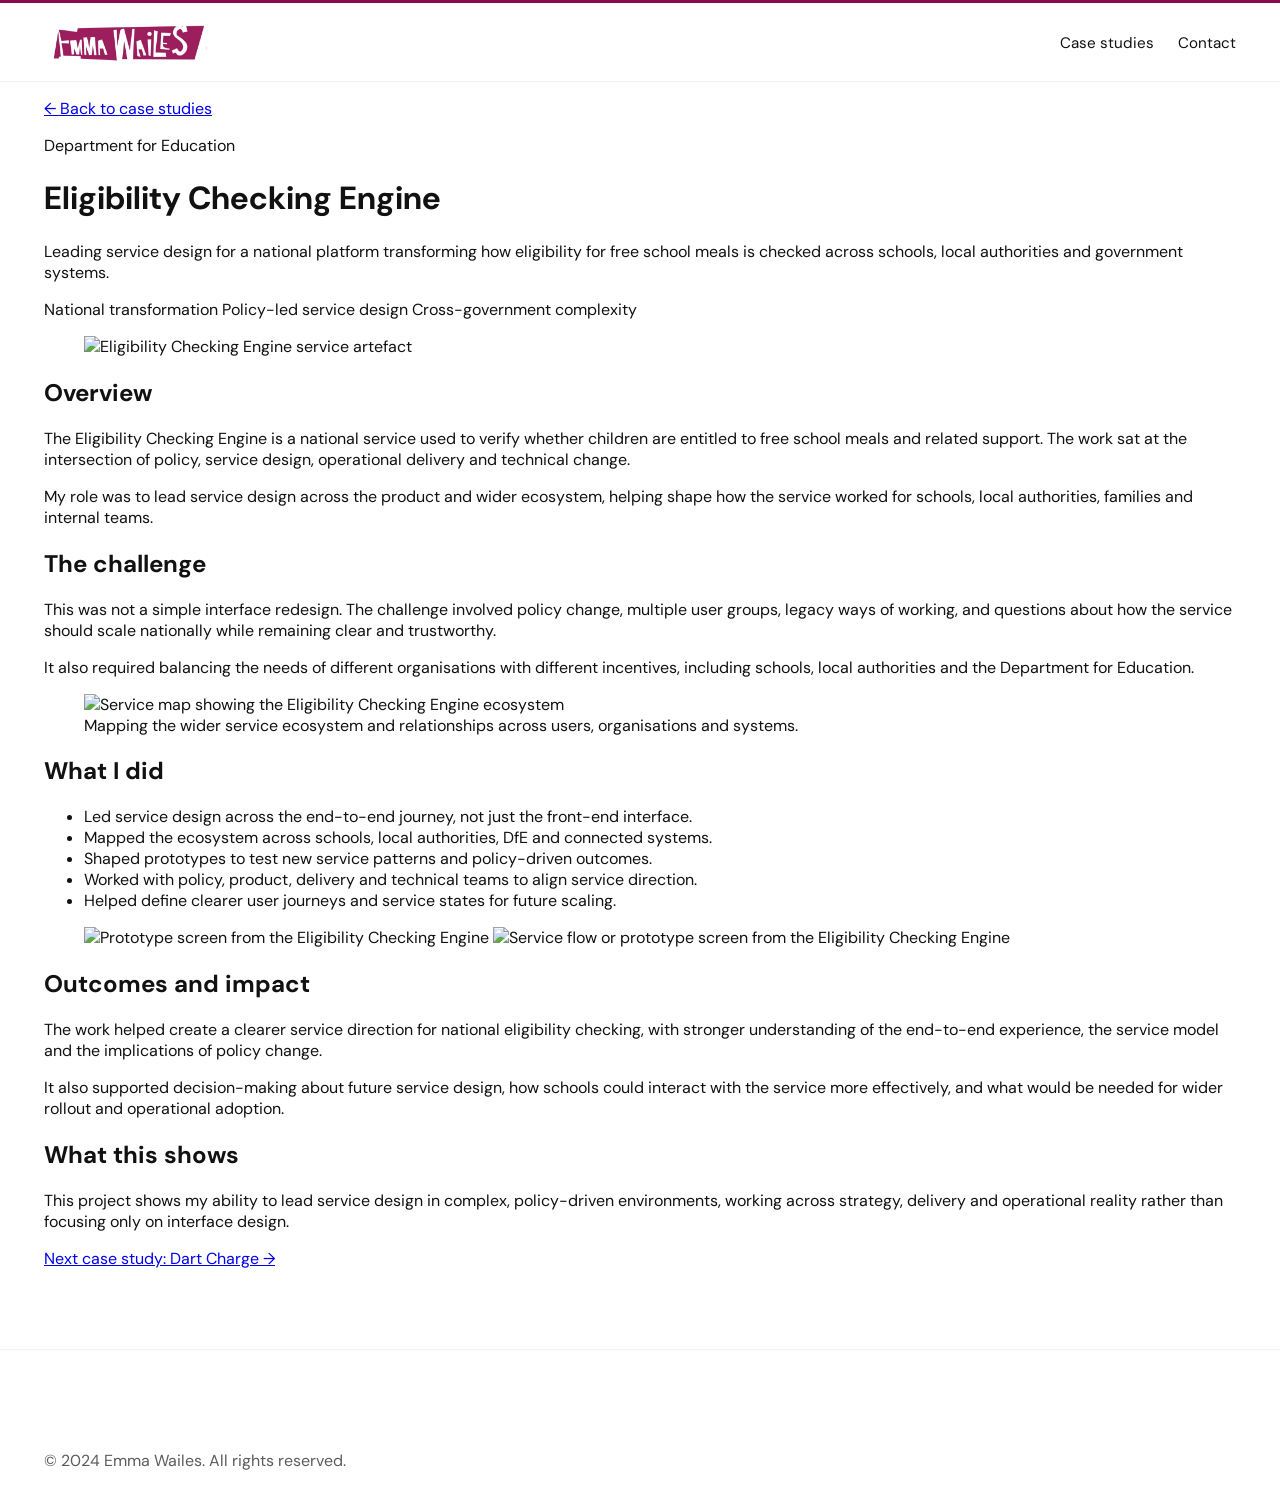
==== commit d690782b: "Add contact page and updated css" ====
--- a/case-study-ece.html
+++ b/case-study-ece.html
@@ -1,1111 +1,126 @@
 <!DOCTYPE html>
 <html lang="en">
 <head>
-<meta charset="UTF-8">
-<meta name="viewport" content="width=device-width, initial-scale=1.0">
-<title>Eligibility Checking Engine · Emma Wailes</title>
-<link rel="preconnect" href="https://fonts.googleapis.com">
-<link rel="preconnect" href="https://fonts.gstatic.com" crossorigin>
-<link href="https://fonts.googleapis.com/css2?family=Cormorant+Garamond:ital,wght@0,300;0,400;0,500;0,600;1,300;1,400&family=DM+Sans:ital,opsz,wght@0,9..40,300;0,9..40,400;0,9..40,500;1,9..40,300&display=swap" rel="stylesheet">
-<style>
-  :root {
-    --black: #0A0A0A;
-    --white: #FAFAF8;
-    --grey-light: #F0EFEB;
-    --grey-mid: #C8C7C2;
-    --grey-text: #5C5C58;
-    --accent: #9B1F6E;
-    --accent-light: #F5E8F1;
-    --serif: 'Cormorant Garamond', Georgia, serif;
-    --sans: 'DM Sans', system-ui, sans-serif;
-  }
-
-  *, *::before, *::after { box-sizing: border-box; margin: 0; padding: 0; }
-  html { scroll-behavior: smooth; font-size: 16px; }
-
-  body {
-    background: var(--white);
-    color: var(--black);
-    font-family: var(--sans);
-    font-weight: 300;
-    line-height: 1.6;
-    -webkit-font-smoothing: antialiased;
-    overflow-x: hidden;
-  }
-
-  /* ── NAV ── */
-  nav {
-    position: fixed; top: 0; left: 0; right: 0; z-index: 100;
-    display: flex; align-items: center; justify-content: space-between;
-    padding: 28px 60px;
-    background: var(--white);
-    border-bottom: 1px solid transparent;
-    transition: border-color 0.3s, padding 0.3s;
-  }
-  nav.scrolled { border-color: var(--grey-mid); padding: 18px 60px; }
-  .nav-logo {
-    font-family: var(--serif); font-size: 1.25rem; font-weight: 500;
-    letter-spacing: 0.01em; color: var(--black); text-decoration: none;
-  }
-  .nav-logo span { color: var(--accent); }
-  .nav-links { display: flex; gap: 40px; list-style: none; align-items: center; }
-  .nav-links a {
-    font-size: 0.82rem; font-weight: 400; letter-spacing: 0.08em;
-    text-transform: uppercase; color: var(--grey-text); text-decoration: none;
-    transition: color 0.2s;
-  }
-  .nav-links a:hover { color: var(--black); }
-  .nav-links a.active { color: var(--accent); }
-
-  /* ── LAYOUT ── */
-  .container { max-width: 1160px; margin: 0 auto; padding: 0 60px; }
-
-  /* ── BACK ── */
-  .case-back {
-    display: inline-flex; align-items: center; gap: 10px;
-    font-size: 0.78rem; letter-spacing: 0.1em; text-transform: uppercase;
-    color: var(--grey-text); text-decoration: none;
-    transition: color 0.2s; padding-top: 120px; margin-bottom: 52px;
-  }
-  .case-back:hover { color: var(--accent); }
-
-  /* ── REPORT HEADER ── */
-  .report-header {
-    padding-bottom: 64px;
-    border-bottom: 1px solid var(--grey-mid);
-  }
-  .report-programme {
-    font-size: 0.72rem; letter-spacing: 0.16em; text-transform: uppercase;
-    color: var(--accent); margin-bottom: 24px;
-    display: flex; align-items: center; gap: 12px;
-  }
-  .report-programme::before { content: ''; width: 28px; height: 1px; background: var(--accent); }
-
-  .awards-row { display: flex; flex-wrap: wrap; gap: 8px; margin-bottom: 32px; }
-  .award-badge {
-    display: inline-flex; align-items: center; gap: 6px;
-    font-size: 0.68rem; font-weight: 500; letter-spacing: 0.09em;
-    text-transform: uppercase; padding: 5px 12px; border-radius: 2px;
-  }
-  .award-badge.gold { background: #F5E8C0; color: #7A5A00; }
-  .award-badge.finalist { background: var(--accent-light); color: var(--accent); }
-
-  .report-h1 {
-    font-family: var(--serif);
-    font-size: clamp(2.8rem, 5.5vw, 5rem);
-    font-weight: 300; line-height: 1.05;
-    letter-spacing: -0.015em; max-width: 980px; margin-bottom: 48px;
-  }
-  .report-h1 em { font-style: italic; color: var(--accent); }
-
-  .report-meta-strip {
-    display: grid; grid-template-columns: repeat(5, 1fr);
-    border: 1px solid var(--grey-mid);
-  }
-  .report-meta-cell {
-    padding: 20px 24px; border-right: 1px solid var(--grey-mid);
-  }
-  .report-meta-cell:last-child { border-right: none; }
-  .report-meta-label {
-    font-size: 0.67rem; letter-spacing: 0.13em; text-transform: uppercase;
-    color: var(--grey-text); margin-bottom: 6px;
-  }
-  .report-meta-value { font-size: 0.88rem; font-weight: 400; color: var(--black); line-height: 1.4; }
-
-  /* ── HIGHLIGHT BAND ── */
-  .highlight-band { background: var(--black); color: var(--white); padding: 64px 0; }
-  .highlight-band .inner { display: grid; grid-template-columns: repeat(3, 1fr); gap: 60px; }
-  .hl-label {
-    font-size: 0.68rem; letter-spacing: 0.14em; text-transform: uppercase;
-    color: var(--grey-mid); margin-bottom: 12px;
-  }
-  .hl-text {
-    font-family: var(--serif); font-size: 1.3rem; font-weight: 300;
-    line-height: 1.45; color: var(--white);
-  }
-
-  /* ── BODY ── */
-  .report-body { display: grid; grid-template-columns: 220px 1fr; }
-
-  /* ── TOC ── */
-  .report-toc {
-    border-right: 1px solid var(--grey-light);
-    padding: 72px 36px 72px 0;
-    position: sticky; top: 88px; height: fit-content; align-self: start;
-  }
-  .toc-heading {
-    font-size: 0.65rem; letter-spacing: 0.14em; text-transform: uppercase;
-    color: var(--grey-text); margin-bottom: 20px;
-  }
-  .toc-list { list-style: none; }
-  .toc-list li { margin-bottom: 2px; }
-  .toc-list a {
-    display: flex; align-items: baseline; gap: 10px;
-    font-size: 0.73rem; color: var(--grey-text); text-decoration: none;
-    padding: 5px 0; line-height: 1.4; transition: color 0.2s;
-  }
-  .toc-num {
-    font-family: var(--serif); font-size: 0.68rem; color: var(--grey-mid);
-    flex-shrink: 0; width: 18px; font-style: italic;
-  }
-  .toc-list a:hover { color: var(--accent); }
-  .toc-list a:hover .toc-num { color: var(--accent); }
-
-  /* ── SECTIONS ── */
-  .report-sections { padding: 72px 0 72px 72px; }
-
-  .rs {
-    padding-bottom: 80px; margin-bottom: 80px;
-    border-bottom: 1px solid var(--grey-light);
-  }
-  .rs:last-child { border-bottom: none; margin-bottom: 0; padding-bottom: 40px; }
-
-  .rs-label { display: flex; align-items: center; gap: 14px; margin-bottom: 20px; }
-  .rs-num { font-family: var(--serif); font-size: 0.82rem; color: var(--grey-mid); font-style: italic; }
-  .rs-tag { font-size: 0.67rem; letter-spacing: 0.14em; text-transform: uppercase; color: var(--accent); }
-
-  .rs h2 {
-    font-family: var(--serif);
-    font-size: clamp(1.9rem, 2.8vw, 2.6rem);
-    font-weight: 300; line-height: 1.1;
-    letter-spacing: -0.01em; margin-bottom: 28px; max-width: 680px;
-  }
-  .rs h2 em { font-style: italic; color: var(--accent); }
-
-  .rs p {
-    font-size: 1rem; line-height: 1.9; color: var(--grey-text);
-    margin-bottom: 20px; max-width: 640px;
-  }
-  .rs p:last-child { margin-bottom: 0; }
-  .rs p strong { color: var(--black); font-weight: 500; }
-
-  /* ── PULLQUOTE ── */
-  .rs-pullquote {
-    border-left: 2px solid var(--accent);
-    padding: 6px 0 6px 28px; margin: 40px 0; max-width: 600px;
-  }
-  .rs-pullquote p {
-    font-family: var(--serif) !important; font-size: 1.5rem !important;
-    font-weight: 300 !important; line-height: 1.4 !important;
-    color: var(--black) !important; font-style: italic;
-    max-width: none !important; margin: 0 !important;
-  }
-  .rs-pullquote cite {
-    font-size: 0.75rem; letter-spacing: 0.08em; text-transform: uppercase;
-    color: var(--grey-text); display: block; margin-top: 12px;
-    font-style: normal; font-family: var(--sans);
-  }
-
-  /* ── CONTEXT STATS ── */
-  .context-stats {
-    display: grid; grid-template-columns: repeat(4, 1fr);
-    gap: 1px; background: var(--grey-mid);
-    border: 1px solid var(--grey-mid); margin: 36px 0; max-width: 820px;
-  }
-  .cs-cell { background: var(--white); padding: 28px; }
-  .cs-num {
-    font-family: var(--serif); font-size: 2.4rem; font-weight: 300;
-    line-height: 1; color: var(--black); margin-bottom: 8px;
-  }
-  .cs-label { font-size: 0.8rem; line-height: 1.5; color: var(--grey-text); }
-
-  /* ── ROLE BOX ── */
-  .role-box {
-    background: var(--grey-light); padding: 36px 40px;
-    margin: 32px 0; max-width: 640px;
-  }
-  .role-box-title {
-    font-size: 0.67rem; letter-spacing: 0.12em; text-transform: uppercase;
-    color: var(--accent); margin-bottom: 18px;
-  }
-  .role-box ul { list-style: none; display: flex; flex-direction: column; gap: 12px; }
-  .role-box ul li {
-    font-size: 0.9rem; line-height: 1.65; color: var(--grey-text);
-    display: flex; align-items: flex-start; gap: 12px;
-  }
-  .role-box ul li::before { content: '—'; color: var(--accent); flex-shrink: 0; margin-top: 1px; }
-
-  /* ── VISUAL PLACEHOLDERS ── */
-  .visual-block {
-    margin: 40px 0; border: 1px solid var(--grey-mid);
-    background: var(--white); overflow: hidden; max-width: 820px;
-  }
-
-  /* Ecosystem diagram */
-  .ecosystem-canvas {
-    min-height: 380px; background: var(--grey-light);
-    position: relative; overflow: hidden; padding: 48px;
-    display: flex; align-items: center; justify-content: center;
-  }
-  .eco-grid {
-    display: grid;
-    grid-template-columns: 1fr 1fr 1fr;
-    grid-template-rows: auto auto auto;
-    gap: 0;
-    width: 100%;
-    max-width: 680px;
-    position: relative;
-  }
-
-  /* SVG lines behind nodes */
-  .eco-svg {
-    position: absolute; top: 0; left: 0; width: 100%; height: 100%;
-    pointer-events: none;
-  }
-
-  .eco-node {
-    display: flex; flex-direction: column; align-items: center;
-    padding: 16px 12px; position: relative; z-index: 1;
-  }
-  .eco-box {
-    background: var(--white); border: 1px solid var(--grey-mid);
-    padding: 10px 14px; text-align: center;
-    font-size: 0.72rem; font-weight: 500; letter-spacing: 0.04em;
-    color: var(--black); line-height: 1.4; white-space: nowrap;
-  }
-  .eco-box.core {
-    background: var(--accent); color: var(--white);
-    border-color: var(--accent); font-weight: 500;
-  }
-  .eco-box.policy {
-    background: var(--black); color: var(--white); border-color: var(--black);
-  }
-  .eco-box.dim { background: var(--grey-light); color: var(--grey-text); border-style: dashed; }
-  .eco-sub {
-    font-size: 0.62rem; letter-spacing: 0.06em; text-transform: uppercase;
-    color: var(--grey-text); margin-top: 6px; text-align: center;
-  }
-
-  /* Blueprint */
-  .blueprint-canvas {
-    min-height: 340px; background: var(--white);
-    padding: 40px 48px; overflow-x: auto;
-  }
-  .bp-table { width: 100%; border-collapse: collapse; min-width: 560px; }
-  .bp-table th {
-    font-size: 0.62rem; letter-spacing: 0.12em; text-transform: uppercase;
-    color: var(--grey-text); font-weight: 400; padding: 0 0 16px;
-    text-align: left; border-bottom: 1px solid var(--grey-mid);
-  }
-  .bp-table th.stage-col { color: var(--accent); }
-  .bp-row td {
-    padding: 14px 12px; vertical-align: top;
-    border-bottom: 1px solid var(--grey-light); font-size: 0.8rem;
-    line-height: 1.5; color: var(--grey-text);
-  }
-  .bp-row td:first-child {
-    font-size: 0.67rem; letter-spacing: 0.08em; text-transform: uppercase;
-    color: var(--grey-mid); font-weight: 400; white-space: nowrap; padding-right: 20px;
-  }
-  .bp-row.divider td { border-top: 1px solid var(--grey-mid); }
-  .bp-tag {
-    display: inline-block; background: var(--accent-light); color: var(--accent);
-    font-size: 0.62rem; letter-spacing: 0.08em; text-transform: uppercase;
-    padding: 3px 8px; border-radius: 2px; margin: 2px 2px 2px 0; white-space: nowrap;
-  }
-  .bp-tag.fail {
-    background: #FDE8E8; color: #8B1A1A;
-  }
-  .bp-tag.warn {
-    background: #FEF3CD; color: #7A5500;
-  }
-
-  .visual-caption {
-    padding: 14px 20px; border-top: 1px solid var(--grey-mid);
-    background: var(--white); display: flex; align-items: flex-start;
-    gap: 12px; font-size: 0.8rem; color: var(--grey-text); line-height: 1.5;
-  }
-  .vc-label {
-    font-size: 0.65rem; letter-spacing: 0.1em; text-transform: uppercase;
-    color: var(--accent); flex-shrink: 0; padding-top: 1px;
-  }
-
-  /* ── DECISIONS ── */
-  .decisions-list { display: flex; flex-direction: column; gap: 28px; margin-top: 12px; }
-  .decision-card { border: 1px solid var(--grey-mid); overflow: hidden; max-width: 820px; }
-  .decision-header {
-    padding: 18px 28px; background: var(--grey-light);
-    display: flex; align-items: center; gap: 16px;
-    border-bottom: 1px solid var(--grey-mid);
-  }
-  .decision-num {
-    font-family: var(--serif); font-size: 0.9rem; color: var(--grey-text);
-    font-style: italic; flex-shrink: 0;
-  }
-  .decision-title { font-size: 0.88rem; font-weight: 500; color: var(--black); }
-  .decision-body { display: grid; grid-template-columns: 1fr 1fr 1fr; }
-  .decision-col { padding: 24px 28px; border-right: 1px solid var(--grey-light); }
-  .decision-col:last-child { border-right: none; }
-  .decision-col-label {
-    font-size: 0.67rem; letter-spacing: 0.12em; text-transform: uppercase;
-    color: var(--grey-text); margin-bottom: 10px;
-  }
-  .decision-col p {
-    font-size: 0.88rem !important; line-height: 1.75 !important;
-    max-width: none !important; margin: 0 !important; color: var(--grey-text);
-  }
-  .decision-col p strong { color: var(--black); font-weight: 500; }
-
-  /* ── PRINCIPLES ── */
-  .principles-grid {
-    display: grid; grid-template-columns: repeat(2, 1fr);
-    gap: 1px; background: var(--grey-mid);
-    border: 1px solid var(--grey-mid); margin: 32px 0; max-width: 820px;
-  }
-  .principle-cell { background: var(--white); padding: 32px; }
-  .principle-num {
-    font-family: var(--serif); font-size: 1.6rem; color: var(--accent);
-    font-style: italic; line-height: 1; margin-bottom: 12px;
-  }
-  .principle-title { font-size: 0.9rem; font-weight: 500; color: var(--black); margin-bottom: 8px; }
-  .principle-desc { font-size: 0.85rem; line-height: 1.7; color: var(--grey-text); }
-
-  /* ── TRANSFORM TABLE ── */
-  .transform-table {
-    border: 1px solid var(--grey-mid); max-width: 820px; margin: 32px 0; overflow: hidden;
-  }
-  .transform-row {
-    display: grid; grid-template-columns: 160px 1fr 1fr;
-    border-bottom: 1px solid var(--grey-light);
-  }
-  .transform-row:last-child { border-bottom: none; }
-  .transform-row.header { background: var(--grey-light); }
-  .transform-cell {
-    padding: 18px 22px; border-right: 1px solid var(--grey-light);
-    font-size: 0.88rem; line-height: 1.6; color: var(--grey-text);
-  }
-  .transform-cell:last-child { border-right: none; }
-  .transform-row.header .transform-cell {
-    font-size: 0.67rem; letter-spacing: 0.12em; text-transform: uppercase;
-    color: var(--grey-text); font-weight: 400;
-  }
-  .transform-cell.dim { font-size: 0.8rem; font-weight: 500; color: var(--black); }
-  .transform-cell.after { color: var(--black); }
-
-  /* ── IMPACT LIST ── */
-  .impact-list {
-    list-style: none; margin-top: 12px;
-    border-top: 1px solid var(--grey-mid); max-width: 640px;
-  }
-  .impact-list li {
-    display: flex; align-items: flex-start; gap: 18px;
-    padding: 18px 0; border-bottom: 1px solid var(--grey-light);
-    font-size: 0.95rem; line-height: 1.7; color: var(--grey-text);
-  }
-  .impact-list li strong { color: var(--black); font-weight: 500; }
-  .impact-marker {
-    width: 5px; height: 5px; background: var(--accent);
-    border-radius: 50%; margin-top: 10px; flex-shrink: 0;
-  }
-
-  /* ── OUTCOME STATS ── */
-  .outcome-grid {
-    display: grid; grid-template-columns: repeat(3, 1fr);
-    gap: 1px; background: var(--grey-mid);
-    border: 1px solid var(--grey-mid); margin: 32px 0; max-width: 820px;
-  }
-  .oc-cell { background: var(--white); padding: 32px 28px; }
-  .oc-num {
-    font-family: var(--serif); font-size: 2.6rem; font-weight: 300;
-    line-height: 1; color: var(--accent); margin-bottom: 10px;
-  }
-  .oc-label { font-size: 0.85rem; line-height: 1.55; color: var(--grey-text); }
-
-  /* ── REFLECTION ── */
-  .reflection-items { display: flex; flex-direction: column; max-width: 640px; margin-top: 12px; }
-  .reflection-item {
-    display: grid; grid-template-columns: 32px 1fr; gap: 20px;
-    padding: 28px 0; border-bottom: 1px solid var(--grey-light); align-items: start;
-  }
-  .reflection-item:last-child { border-bottom: none; }
-  .ri-num {
-    font-family: var(--serif); font-size: 1rem; color: var(--accent);
-    font-style: italic; padding-top: 3px;
-  }
-  .ri-title { font-size: 0.9rem; font-weight: 500; color: var(--black); margin-bottom: 6px; }
-  .ri-desc { font-size: 0.88rem; line-height: 1.75; color: var(--grey-text); }
-
-  /* ── FOOTER ── */
-  footer {
-    border-top: 1px solid var(--grey-mid); padding: 32px 0;
-    display: flex; justify-content: space-between; align-items: center;
-    font-size: 0.78rem; color: var(--grey-text);
-  }
-  .footer-logo { font-family: var(--serif); font-size: 1rem; font-weight: 500; color: var(--black); }
-  .footer-logo span { color: var(--accent); }
-  footer a { color: var(--grey-text); text-decoration: none; transition: color 0.2s; }
-  footer a:hover { color: var(--accent); }
-
-  @keyframes fadeUp {
-    from { opacity: 0; transform: translateY(16px); }
-    to   { opacity: 1; transform: translateY(0); }
-  }
-  body { animation: fadeUp 0.5s ease forwards; }
-
-  /* ── RESPONSIVE ── */
-  @media (max-width: 1000px) {
-    nav { padding: 22px 32px; }
-    nav.scrolled { padding: 15px 32px; }
-    .container { padding: 0 32px; }
-    .report-meta-strip { grid-template-columns: repeat(2, 1fr); }
-    .report-meta-cell { border-bottom: 1px solid var(--grey-mid); }
-    .highlight-band .inner { grid-template-columns: 1fr; gap: 36px; }
-    .report-body { grid-template-columns: 1fr; }
-    .report-toc { display: none; }
-    .report-sections { padding: 48px 0; }
-    .context-stats { grid-template-columns: 1fr 1fr; }
-    .decision-body { grid-template-columns: 1fr; }
-    .decision-col { border-right: none; border-bottom: 1px solid var(--grey-light); }
-    .principles-grid { grid-template-columns: 1fr; }
-    .outcome-grid { grid-template-columns: 1fr; }
-    .transform-row { grid-template-columns: 1fr; }
-    .eco-grid { gap: 0; }
-  }
-  @media (max-width: 600px) {
-    nav { padding: 18px 24px; }
-    .container { padding: 0 24px; }
-    .nav-links { gap: 20px; }
-    .report-h1 { font-size: 2.2rem; }
-    .context-stats { grid-template-columns: 1fr; }
-  }
-</style>
+  <meta charset="UTF-8">
+  <meta name="viewport" content="width=device-width, initial-scale=1.0">
+  <title>Eligibility Checking Engine | Emma Wailes</title>
+  <link rel="preconnect" href="https://fonts.googleapis.com">
+  <link rel="preconnect" href="https://fonts.gstatic.com" crossorigin>
+  <link href="https://fonts.googleapis.com/css2?family=Cormorant+Garamond:wght@300;400;500;600&family=DM+Sans:wght@300;400;500;700&display=swap" rel="stylesheet">
+  <link rel="stylesheet" href="css/styles.css">
 </head>
 <body>
 
-<!-- NAV -->
-<nav id="main-nav">
-  <a class="nav-logo" href="index.html">Emma<span>.</span>Wailes</a>
-  <ul class="nav-links">
-    <li><a href="index.html" class="active">Work</a></li>
-    <li><a href="contact.html">Contact</a></li>
-  </ul>
-</nav>
+  <div class="top-accent-bar"></div>
 
-<!-- BACK -->
-<div class="container">
-  <a class="case-back" href="index.html">← Back to work</a>
-</div>
+  <nav id="main-nav">
+    <div class="container nav-inner">
+      <a class="nav-logo" href="index.html">
+        <img src="assets/images/logo.jpeg" alt="Emma Wailes logo">
+      </a>
 
-<!-- ── HEADER ── -->
-<div class="container">
-  <div class="report-header">
-    <p class="report-programme">Department for Education · Eligibility Checking Engine</p>
+      <ul class="nav-links">
+        <li><a href="index.html#work">Case studies</a></li>
+        <li><a href="contact.html">Contact</a></li>
+      </ul>
+    </div>
+  </nav>
 
-    <div class="awards-row">
-      <span class="award-badge gold">★ IESE Gold Award 2026 — Best Transformation Team</span>
-      <span class="award-badge finalist">Finalist — National Technology Awards 2026</span>
-    </div>
+  <main class="case-study-page">
+    <div class="container case-study-container">
 
-    <h1 class="report-h1">Redesigning the <em>infrastructure</em> of eligibility — at national scale</h1>
+      <p class="case-back-link">
+        <a href="index.html#work">← Back to case studies</a>
+      </p>
 
-    <div class="report-meta-strip">
-      <div class="report-meta-cell">
-        <div class="report-meta-label">Programme</div>
-        <div class="report-meta-value">Eligibility Checking Engine</div>
-      </div>
-      <div class="report-meta-cell">
-        <div class="report-meta-label">Client</div>
-        <div class="report-meta-value">Department for Education</div>
-      </div>
-      <div class="report-meta-cell">
-        <div class="report-meta-label">Duration</div>
-        <div class="report-meta-value">2021–2023 · 26 months</div>
-      </div>
-      <div class="report-meta-cell">
-        <div class="report-meta-label">My Role</div>
-        <div class="report-meta-value">Principal Service Designer</div>
-      </div>
-      <div class="report-meta-cell">
-        <div class="report-meta-label">Scale</div>
-        <div class="report-meta-value">2.2M children · 466K families</div>
-      </div>
-    </div>
-  </div>
-</div>
+      <header class="case-hero">
+        <p class="case-org">Department for Education</p>
+        <h1 class="case-page-title">Eligibility Checking Engine</h1>
+        <p class="case-page-summary">
+          Leading service design for a national platform transforming how eligibility for free school meals is checked across schools, local authorities and government systems.
+        </p>
 
-<!-- ── HIGHLIGHT BAND ── -->
-<div class="highlight-band">
-  <div class="container">
-    <div class="inner">
-      <div>
-        <p class="hl-label">The systemic problem</p>
-        <p class="hl-text">Millions of families eligible for free school meals and childcare funding were not receiving what they were entitled to — because the checking infrastructure was fragmented, manual, and opaque.</p>
-      </div>
-      <div>
-        <p class="hl-label">What was at stake</p>
-        <p class="hl-text">Not a digital product. A national entitlement system — where design failure meant children going hungry and families unable to access childcare they had a legal right to receive.</p>
-      </div>
-      <div>
-        <p class="hl-label">The design challenge</p>
-        <p class="hl-text">Connect six government data sources, three policy frameworks, 16,500 schools, and millions of real-time eligibility checks into a service that just works — for everyone it touches.</p>
-      </div>
-    </div>
-  </div>
-</div>
+        <div class="case-page-meta">
+          <span>National transformation</span>
+          <span>Policy-led service design</span>
+          <span>Cross-government complexity</span>
+        </div>
+      </header>
 
-<!-- ── BODY ── -->
-<div class="container">
-  <div class="report-body">
+      <figure class="case-lead-image">
+        <img src="assets/images/ece-hero.jpg" alt="Eligibility Checking Engine service artefact">
+      </figure>
 
-    <!-- TOC -->
-    <aside class="report-toc">
-      <p class="toc-heading">Contents</p>
-      <ul class="toc-list">
-        <li><a href="#s1"><span class="toc-num">1</span>Overview</a></li>
-        <li><a href="#s2"><span class="toc-num">2</span>Context &amp; Scale</a></li>
-        <li><a href="#s3"><span class="toc-num">3</span>Reframing the Problem</a></li>
-        <li><a href="#s4"><span class="toc-num">4</span>Role &amp; Leadership</a></li>
-        <li><a href="#s5"><span class="toc-num">5</span>Understanding the System</a></li>
-        <li><a href="#s6"><span class="toc-num">6</span>Diagnosing Complexity</a></li>
-        <li><a href="#s7"><span class="toc-num">7</span>Critical Decisions</a></li>
-        <li><a href="#s8"><span class="toc-num">8</span>Defining the Future State</a></li>
-        <li><a href="#s9"><span class="toc-num">9</span>Service Transformation</a></li>
-        <li><a href="#s10"><span class="toc-num">10</span>Innovation</a></li>
-        <li><a href="#s11"><span class="toc-num">11</span>Measurable Impact</a></li>
-        <li><a href="#s12"><span class="toc-num">12</span>Organisational Influence</a></li>
-        <li><a href="#s13"><span class="toc-num">13</span>Reflection</a></li>
-      </ul>
-    </aside>
-
-    <!-- SECTIONS -->
-    <div class="report-sections">
-
-      <!-- 1. OVERVIEW -->
-      <section class="rs" id="s1">
-        <div class="rs-label"><span class="rs-num">1</span><span class="rs-tag">Overview</span></div>
-        <h2>A national entitlement service, <em>rebuilt from the system up</em></h2>
-        <p>The Eligibility Checking Engine (ECE) is the national digital infrastructure that determines, in real time, whether a child or family qualifies for Free School Meals, the Universal Infant Free School Meal entitlement, or 15 and 30-hour funded childcare across England and Wales. It performs millions of eligibility checks every year — underpinning a system worth billions in public benefit annually.</p>
-        <p>When I joined the programme in 2021, the service existed as a patchwork of legacy systems, manual processes, and data flows that had never been designed as a whole. Schools and local authorities were spending significant administrative resource managing a process that should have been near-invisible. Families were being turned away from entitlements they legally held, because the infrastructure to verify them reliably did not exist.</p>
-        <p><strong>This case study describes how I led the service design work that defined a new system architecture, operating model, and end-to-end service — from discovery through to live — across one of the most policy-sensitive transformation programmes in recent DfE history.</strong></p>
-
-        <div class="outcome-grid" style="margin-top:40px;">
-          <div class="oc-cell">
-            <div class="oc-num">2.2M</div>
-            <div class="oc-label">Children covered by Free School Meals eligibility checks annually</div>
-          </div>
-          <div class="oc-cell">
-            <div class="oc-num">466K</div>
-            <div class="oc-label">Families accessing funded childcare entitlements through the engine</div>
-          </div>
-          <div class="oc-cell">
-            <div class="oc-num">Gold</div>
-            <div class="oc-label">IESE Award for Best Transformation Team, 2026</div>
-          </div>
-        </div>
+      <section class="case-section">
+        <h2>Overview</h2>
+        <p>
+          The Eligibility Checking Engine is a national service used to verify whether children are entitled to free school meals and related support. The work sat at the intersection of policy, service design, operational delivery and technical change.
+        </p>
+        <p>
+          My role was to lead service design across the product and wider ecosystem, helping shape how the service worked for schools, local authorities, families and internal teams.
+        </p>
       </section>
 
-      <!-- 2. CONTEXT & SCALE -->
-      <section class="rs" id="s2">
-        <div class="rs-label"><span class="rs-num">2</span><span class="rs-tag">Context &amp; Scale</span></div>
-        <h2>The policy environment, the users, and the <em>complexity underneath</em></h2>
-        <p>Eligibility for Free School Meals and funded childcare is determined by household benefit status — cross-referencing HMRC and DWP benefit records against qualifying criteria set out in multiple policy frameworks. The entitlement is real and consequential: for families near the poverty threshold, it can represent hundreds of pounds of support each month. For the state, the accuracy of that determination matters both for fairness and for fiscal control.</p>
-        <p>The user ecosystem was unusually broad. <strong>Families</strong> applying for entitlements ranged from digitally confident parents to those in crisis with no stable internet access. <strong>Schools and nurseries</strong> — 16,500 across England and Wales — needed reliable, fast checking tools to manage admissions and meal registers. <strong>Local authorities</strong> carried oversight responsibilities and managed edge cases that the automated system could not resolve. <strong>DfE policy teams</strong> set the criteria, owned the legal framework, and needed the service to be able to flex as policy changed.</p>
-        <p>Layered underneath was a data architecture involving six government systems — HMRC PAYE, DWP Universal Credit, the National Benefits Database, the NINO index, and two internal DfE registers — none of which had been designed to work together in the ways the eligibility check required.</p>
-
-        <div class="context-stats">
-          <div class="cs-cell">
-            <div class="cs-num">6</div>
-            <div class="cs-label">Government data sources required for a single eligibility determination</div>
-          </div>
-          <div class="cs-cell">
-            <div class="cs-num">16,500</div>
-            <div class="cs-label">Schools and early years settings dependent on the service</div>
-          </div>
-          <div class="cs-cell">
-            <div class="cs-num">3</div>
-            <div class="cs-label">Distinct entitlement types with different qualifying criteria</div>
-          </div>
-          <div class="cs-cell">
-            <div class="cs-num">152</div>
-            <div class="cs-label">Local authorities managing exception and escalation handling</div>
-          </div>
-        </div>
-
-        <p>The policy environment added a further layer of complexity. Eligibility criteria were subject to change — sometimes at short notice — requiring a service architecture capable of absorbing policy variation without requiring a full redevelopment cycle. This tension between legislative rigidity and operational flexibility was one of the defining design constraints of the programme.</p>
+      <section class="case-section">
+        <h2>The challenge</h2>
+        <p>
+          This was not a simple interface redesign. The challenge involved policy change, multiple user groups, legacy ways of working, and questions about how the service should scale nationally while remaining clear and trustworthy.
+        </p>
+        <p>
+          It also required balancing the needs of different organisations with different incentives, including schools, local authorities and the Department for Education.
+        </p>
       </section>
 
-      <!-- 3. REFRAMING -->
-      <section class="rs" id="s3">
-        <div class="rs-label"><span class="rs-num">3</span><span class="rs-tag">Reframing the Problem</span></div>
-        <h2>From <em>"fix the portal"</em> to redesigning the infrastructure of entitlement</h2>
-        <p>The programme had been commissioned with a clear brief: modernise the school eligibility checking portal. The existing interface was outdated, difficult to use on mobile, and inaccessible for a significant proportion of families. The assumption was that a front-end redesign would resolve the core user problems.</p>
-        <p>Early discovery work challenged this framing directly. The user research found that the interface was rarely the point of failure — families who were eligible but not receiving their entitlement had typically been turned away before they ever reached the digital service, or had been incorrectly flagged as ineligible by a data mismatch that no school administrator had the tools to resolve. The problem was not a poor interface. <strong>It was a broken data ecosystem and an operating model that placed the burden of exception-handling on the least resourced part of the system: individual schools.</strong></p>
+      <figure class="case-support-image">
+        <img src="assets/images/ece-map.jpg" alt="Service map showing the Eligibility Checking Engine ecosystem">
+        <figcaption>Mapping the wider service ecosystem and relationships across users, organisations and systems.</figcaption>
+      </figure>
 
-        <div class="rs-pullquote">
-          <p>"The portal is the smallest part of the problem. What breaks the service happens three systems upstream — before any family ever sees a screen."</p>
-          <cite>— Design brief to programme leadership, January 2022</cite>
-        </div>
-
-        <p>Reframing the problem required sustained advocacy. The programme had a commercial structure, a technical roadmap, and a set of contractual deliverables — all oriented around the front-end product. Making the case for a systems-level redesign meant presenting evidence about where failures actually occurred, mapping the cost of unresolved exceptions to schools and local authorities, and demonstrating that a better portal would not materially improve outcomes without addressing the data plumbing underneath.</p>
-        <p>This reframe was accepted — and it shaped every subsequent design and technology decision on the programme. The ECE moved from being a front-end modernisation to becoming a <strong>data integration and operating model redesign</strong>, with the user-facing service as the visible layer of something much more structurally ambitious.</p>
-      </section>
-
-      <!-- 4. ROLE & LEADERSHIP -->
-      <section class="rs" id="s4">
-        <div class="rs-label"><span class="rs-num">4</span><span class="rs-tag">Role &amp; Leadership</span></div>
-        <h2>Design leadership across a <em>multi-supplier, policy-constrained</em> programme</h2>
-        <p>My role on the ECE programme was Principal Service Designer, embedded within a multi-supplier delivery team and working directly with DfE's digital, policy, and operations leads. I was responsible for the end-to-end service design: not just the family-facing application journey, but the school administrator tools, the local authority escalation model, and the internal operating procedures that sat behind the automated system.</p>
-
-        <div class="role-box">
-          <p class="role-box-title">Scope of responsibility</p>
-          <ul>
-            <li>Led service design across all three user groups: families, schools, and local authorities</li>
-            <li>Defined the end-to-end service map and operating model blueprint</li>
-            <li>Directed user research strategy across discovery, alpha, and beta phases</li>
-            <li>Translated policy constraints into design requirements and data architecture implications</li>
-            <li>Chaired design reviews with DfE policy, legal, and delivery leadership</li>
-            <li>Advised on procurement and supplier design capability assessment</li>
-            <li>Led GDS service standard assessment preparation for beta and live</li>
-          </ul>
-        </div>
-
-        <p>The leadership context was demanding. The programme involved four separate delivery suppliers, a DfE product owner with limited prior experience of GDS-standard service design, and a policy team that had not previously worked in an agile delivery environment. My role required operating simultaneously as a design practitioner, a design advocate, and — at times — as the person who translated between technical, policy, and operational realities that were not naturally in conversation with each other.</p>
-        <p>I also carried responsibility for design quality assurance across the programme: establishing design standards, reviewing work produced by other designers, and ensuring consistency across a service with multiple distinct touchpoints and user populations.</p>
-      </section>
-
-      <!-- 5. UNDERSTANDING THE SYSTEM -->
-      <section class="rs" id="s5">
-        <div class="rs-label"><span class="rs-num">5</span><span class="rs-tag">Understanding the System</span></div>
-        <h2>Mapping the <em>ecosystem</em> before designing within it</h2>
-        <p>The first significant design artefact produced on the programme was not a prototype or a user journey — it was a system ecosystem map. The purpose was to make visible what had never previously been represented in a single place: the full network of actors, data flows, responsibilities, and dependencies that made up the eligibility system.</p>
-        <p>This map became the foundational design tool for the programme. It revealed where accountability was genuinely ambiguous — where a check could fail and no single organisation knew whose responsibility the resolution was. It exposed data flows that had been assumed to be reliable but were in practice inconsistent or time-delayed. And it identified the places where the system placed the greatest burden on users who had the least capacity to absorb it.</p>
-
-        <!-- ECOSYSTEM DIAGRAM -->
-        <div class="visual-block">
-          <div class="ecosystem-canvas">
-            <div style="position:relative; width:100%; max-width:700px;">
-
-              <!-- Row 1: Policy layer -->
-              <div style="display:grid; grid-template-columns:1fr 1fr 1fr; margin-bottom:12px;">
-                <div class="eco-node">
-                  <div class="eco-box policy">DfE Policy</div>
-                  <div class="eco-sub">Criteria &amp; legislation</div>
-                </div>
-                <div class="eco-node">
-                  <div class="eco-box policy">HMRC</div>
-                  <div class="eco-sub">Benefits data</div>
-                </div>
-                <div class="eco-node">
-                  <div class="eco-box policy">DWP</div>
-                  <div class="eco-sub">UC &amp; legacy benefits</div>
-                </div>
-              </div>
-
-              <!-- Connector row -->
-              <div style="display:flex; justify-content:center; margin-bottom:12px;">
-                <div style="width:1px; height:32px; background:var(--grey-mid);"></div>
-              </div>
-
-              <!-- Row 2: Core engine -->
-              <div style="display:flex; justify-content:center; margin-bottom:12px;">
-                <div class="eco-node" style="padding:0;">
-                  <div class="eco-box core" style="padding:14px 32px; font-size:0.82rem;">Eligibility Checking Engine</div>
-                  <div class="eco-sub" style="color:var(--accent);">Real-time determination · 6 data sources</div>
-                </div>
-              </div>
-
-              <!-- Connector row -->
-              <div style="display:flex; justify-content:center; margin-bottom:12px;">
-                <div style="width:1px; height:32px; background:var(--grey-mid);"></div>
-              </div>
-
-              <!-- Row 3: Intermediaries -->
-              <div style="display:grid; grid-template-columns:1fr 1fr 1fr; margin-bottom:12px;">
-                <div class="eco-node">
-                  <div class="eco-box">School Portal</div>
-                  <div class="eco-sub">16,500 settings</div>
-                </div>
-                <div class="eco-node">
-                  <div class="eco-box">LA Systems</div>
-                  <div class="eco-sub">152 authorities</div>
-                </div>
-                <div class="eco-node">
-                  <div class="eco-box dim">Exception queue</div>
-                  <div class="eco-sub">Manual resolution</div>
-                </div>
-              </div>
-
-              <!-- Connector row -->
-              <div style="display:flex; justify-content:center; margin-bottom:12px;">
-                <div style="width:1px; height:32px; background:var(--grey-mid);"></div>
-              </div>
-
-              <!-- Row 4: End users -->
-              <div style="display:grid; grid-template-columns:1fr 1fr 1fr;">
-                <div class="eco-node">
-                  <div class="eco-box">Family · FSM</div>
-                  <div class="eco-sub">2.2M children</div>
-                </div>
-                <div class="eco-node">
-                  <div class="eco-box">Family · Childcare</div>
-                  <div class="eco-sub">466K families</div>
-                </div>
-                <div class="eco-node">
-                  <div class="eco-box dim">Ineligible / Error</div>
-                  <div class="eco-sub">Unresolved cases</div>
-                </div>
-              </div>
-
-            </div>
-          </div>
-          <div class="visual-caption">
-            <span class="vc-label">Fig. 1</span>
-            Eligibility ecosystem map — showing policy sources, the central engine, intermediary actors, and end-user pathways. The dashed 'Exception / Error' node represents cases that fall out of the automated system with no clear resolution route — a core problem identified in discovery.
-          </div>
-        </div>
-
-        <p>What the map made visible above all else was the <strong>exception problem</strong>. A significant proportion of checks produced an inconclusive or incorrect result — not because the family was ineligible, but because a name mismatch, a data lag, or a coding inconsistency in one of the upstream systems had corrupted the signal. These cases fell to school administrators to resolve manually. There was no standard process, no escalation path, and no data about how many were being resolved versus abandoned.</p>
-        <p>Quantifying the exception volume — and tracing it back to specific upstream failure modes — was one of the most important pieces of analytical work on the programme. It provided the evidence base for the operating model redesign that followed.</p>
-      </section>
-
-      <!-- 6. DIAGNOSING COMPLEXITY -->
-      <section class="rs" id="s6">
-        <div class="rs-label"><span class="rs-num">6</span><span class="rs-tag">Diagnosing Service Complexity</span></div>
-        <h2>Where the service <em>consistently broke</em> — and why</h2>
-        <p>The service blueprint mapped the full eligibility journey across all three user groups — from initial application through to entitlement confirmation or exception resolution. Unlike the ecosystem map, which showed structure, the blueprint revealed behaviour: the decisions, delays, workarounds, and failure points that characterised the system as it actually operated.</p>
-
-        <!-- SERVICE BLUEPRINT -->
-        <div class="visual-block">
-          <div class="blueprint-canvas">
-            <table class="bp-table">
-              <thead>
-                <tr>
-                  <th>Layer</th>
-                  <th class="stage-col">Apply</th>
-                  <th class="stage-col">Check</th>
-                  <th class="stage-col">Determine</th>
-                  <th class="stage-col">Notify</th>
-                  <th class="stage-col">Resolve</th>
-                </tr>
-              </thead>
-              <tbody>
-                <tr class="bp-row">
-                  <td>Family actions</td>
-                  <td>Submits application via school or portal</td>
-                  <td>Waits for outcome</td>
-                  <td>Receives result</td>
-                  <td>Acts on entitlement</td>
-                  <td>Disputes if incorrect</td>
-                </tr>
-                <tr class="bp-row divider">
-                  <td>School actions</td>
-                  <td>Receives and logs application</td>
-                  <td>Triggers check in system</td>
-                  <td>Interprets result</td>
-                  <td>Updates register</td>
-                  <td><span class="bp-tag fail">Manual resolution</span><span class="bp-tag fail">No standard process</span></td>
-                </tr>
-                <tr class="bp-row divider">
-                  <td>ECE system</td>
-                  <td>Receives request</td>
-                  <td>Queries 6 data sources</td>
-                  <td><span class="bp-tag">Pass / Fail</span><span class="bp-tag warn">Inconclusive</span></td>
-                  <td>Returns result code</td>
-                  <td><span class="bp-tag fail">No exception routing</span></td>
-                </tr>
-                <tr class="bp-row divider">
-                  <td>Data sources</td>
-                  <td>—</td>
-                  <td><span class="bp-tag warn">Latency risk</span><span class="bp-tag warn">Name mismatch</span></td>
-                  <td>Signal returned</td>
-                  <td>—</td>
-                  <td>—</td>
-                </tr>
-                <tr class="bp-row divider">
-                  <td>LA role</td>
-                  <td>—</td>
-                  <td>—</td>
-                  <td>—</td>
-                  <td>—</td>
-                  <td><span class="bp-tag fail">Ad hoc escalation only</span></td>
-                </tr>
-              </tbody>
-            </table>
-          </div>
-          <div class="visual-caption">
-            <span class="vc-label">Fig. 2</span>
-            Condensed service blueprint — current state. Red tags indicate failure points with no designed resolution pathway. Amber tags indicate systemic risk conditions. The 'Resolve' column reveals the absence of a designed exception model across all non-family actors.
-          </div>
-        </div>
-
-        <p>The blueprint produced three critical diagnostic insights. First, the <strong>inconclusive result</strong> — where the system returns neither a clear pass nor fail — was far more common than programme leadership had understood, and its downstream effects were almost entirely invisible to the programme team. Second, the <strong>resolution burden</strong> fell almost exclusively on schools, but schools had no tools, training, or mandate to resolve it reliably. Third, <strong>local authorities</strong> — theoretically the backstop for complex cases — had no defined role in the current operating model and were being contacted informally and inconsistently.</p>
-        <p>These three insights became the direct inputs for the operating model redesign and the exception routing architecture that followed in alpha.</p>
-      </section>
-
-      <!-- 7. CRITICAL DECISIONS -->
-      <section class="rs" id="s7">
-        <div class="rs-label"><span class="rs-num">7</span><span class="rs-tag">Critical Decisions</span></div>
-        <h2>The choices that <em>shaped the programme</em></h2>
-
-        <div class="decisions-list">
-
-          <div class="decision-card">
-            <div class="decision-header">
-              <span class="decision-num">01</span>
-              <span class="decision-title">Redesign the operating model before building the front end</span>
-            </div>
-            <div class="decision-body">
-              <div class="decision-col">
-                <p class="decision-col-label">Context</p>
-                <p>The programme brief prioritised the family-facing portal as the first delivery milestone. The commercial contract was structured around it. The programme director wanted something to show ministers within six months.</p>
-              </div>
-              <div class="decision-col">
-                <p class="decision-col-label">Tension</p>
-                <p>Discovery evidence showed that the portal would not materially improve outcomes without an exception routing model behind it. Building the front end first would lock in a broken operating model before it had been designed. <strong>Speed versus systemic effectiveness.</strong></p>
-              </div>
-              <div class="decision-col">
-                <p class="decision-col-label">Outcome</p>
-                <p>Secured an extended alpha phase covering both the operating model and the front end in parallel. The exception routing architecture was defined and agreed before any production code was written. This decision prevented a significant rework cycle later in the programme.</p>
-              </div>
-            </div>
-          </div>
-
-          <div class="decision-card">
-            <div class="decision-header">
-              <span class="decision-num">02</span>
-              <span class="decision-title">Make the eligibility logic visible to schools</span>
-            </div>
-            <div class="decision-body">
-              <div class="decision-col">
-                <p class="decision-col-label">Context</p>
-                <p>The existing system returned a binary result code — pass or fail — with no explanation. School staff had no way to understand why a check had failed or what action, if any, was appropriate. DfE's default position was that the logic should remain opaque for data protection reasons.</p>
-              </div>
-              <div class="decision-col">
-                <p class="decision-col-label">Tension</p>
-                <p>Transparency versus data protection and policy exposure. Making the determination logic legible to schools risked surfacing information about household benefit status. But opacity was generating thousands of incorrectly declined applications. <strong>User need versus institutional risk aversion.</strong></p>
-              </div>
-              <div class="decision-col">
-                <p class="decision-col-label">Outcome</p>
-                <p>Worked with DfE legal and policy teams to define a tiered transparency model — providing enough information for school administrators to identify the type of failure and take appropriate action, without exposing benefit-level detail. This became a core design pattern across the school-facing interface.</p>
-              </div>
-            </div>
-          </div>
-
-          <div class="decision-card">
-            <div class="decision-header">
-              <span class="decision-num">03</span>
-              <span class="decision-title">Design for policy change from the start</span>
-            </div>
-            <div class="decision-body">
-              <div class="decision-col">
-                <p class="decision-col-label">Context</p>
-                <p>The ECE covered three distinct entitlement types, each governed by separate legislation with different qualifying criteria. Policy teams anticipated at least two legislative changes during the service's operational life. The technology team had proposed a hardcoded rules engine that would require redevelopment for each policy change.</p>
-              </div>
-              <div class="decision-col">
-                <p class="decision-col-label">Tension</p>
-                <p>A configurable rules architecture was technically more complex and costly to build initially. The programme was under time and budget pressure. The argument that "we can refactor later" was politically easier to make. <strong>Short-term delivery versus long-term service sustainability.</strong></p>
-              </div>
-              <div class="decision-col">
-                <p class="decision-col-label">Outcome</p>
-                <p>Developed a service design position paper on policy flexibility as a first-order requirement, backed by cost modelling of the alternative. DfE agreed to commission a configurable rules architecture. When eligibility criteria changed in 2023, the update was absorbed in days rather than months.</p>
-              </div>
-            </div>
-          </div>
-
-        </div>
-      </section>
-
-      <!-- 8. FUTURE STATE -->
-      <section class="rs" id="s8">
-        <div class="rs-label"><span class="rs-num">8</span><span class="rs-tag">Defining the Future State</span></div>
-        <h2>What the service <em>needed to become</em></h2>
-        <p>The future state vision for the ECE was not defined as a set of features or interface designs — it was defined as a set of properties the service needed to have in order to be genuinely fit for purpose at national scale. These properties were arrived at through synthesis of discovery research, the ecosystem and blueprint analysis, and structured workshops with DfE policy, operations, and technology leadership.</p>
-        <p>The core vision: <strong>an eligibility determination infrastructure that is accurate by default, transparent in its operation, and resilient to the policy and operational changes it will inevitably face.</strong> A service that disappears into the background for the families and schools that use it — because it works reliably enough that it requires no attention.</p>
-
-        <div class="principles-grid">
-          <div class="principle-cell">
-            <div class="principle-num">1</div>
-            <div class="principle-title">Accuracy as a design requirement</div>
-            <div class="principle-desc">Every design decision should be evaluated against its effect on determination accuracy. An interface that is easy to use but produces more incorrect outcomes is a failure. Accuracy is primary; usability is the means of achieving it at scale.</div>
-          </div>
-          <div class="principle-cell">
-            <div class="principle-num">2</div>
-            <div class="principle-title">Exceptions are part of the service, not outside it</div>
-            <div class="principle-desc">Every inconclusive result is a real family. The exception pathway must be as deliberately designed as the standard pathway — with clear ownership, routing, and resolution. Exceptions cannot be externalised to schools.</div>
-          </div>
-          <div class="principle-cell">
-            <div class="principle-num">3</div>
-            <div class="principle-title">Transparency proportionate to responsibility</div>
-            <div class="principle-desc">Each actor in the system should see exactly as much as they need to fulfil their role and no more. Schools need actionable guidance, not raw data. Families need a plain-language outcome, not eligibility logic.</div>
-          </div>
-          <div class="principle-cell">
-            <div class="principle-num">4</div>
-            <div class="principle-title">Policy flexibility as infrastructure</div>
-            <div class="principle-desc">Eligibility criteria will change. The service architecture must absorb policy variation without requiring a redevelopment cycle. Rules configuration is a service design requirement, not a technical nice-to-have.</div>
-          </div>
-          <div class="principle-cell">
-            <div class="principle-num">5</div>
-            <div class="principle-title">Designed for the hardest cases first</div>
-            <div class="principle-desc">The families least able to navigate a complex system are those with the most to lose from a service failure. Design from the edges in. If it works for a family in crisis with inconsistent benefit records, it works for everyone.</div>
-          </div>
-          <div class="principle-cell">
-            <div class="principle-num">6</div>
-            <div class="principle-title">Operational sustainability over delivery speed</div>
-            <div class="principle-desc">A service that is fast to build but expensive to operate and maintain is not a good service. Design decisions must account for the operational model that will run this service at scale, after the programme team has moved on.</div>
-          </div>
-        </div>
-      </section>
-
-      <!-- 9. SERVICE TRANSFORMATION -->
-      <section class="rs" id="s9">
-        <div class="rs-label"><span class="rs-num">9</span><span class="rs-tag">Service Transformation</span></div>
-        <h2>What <em>actually changed</em> — in operations, experience, and model</h2>
-        <p>The transformation was not principally visible in the user interface. The most consequential changes were structural: to the data architecture, the operating model, and the distribution of responsibility across the system. The front end was improved significantly — it became accessible, mobile-first, and plain-language throughout — but that improvement was only meaningful because the infrastructure behind it had been redesigned.</p>
-
-        <div class="transform-table">
-          <div class="transform-row header">
-            <div class="transform-cell">Dimension</div>
-            <div class="transform-cell">Before</div>
-            <div class="transform-cell">After</div>
-          </div>
-          <div class="transform-row">
-            <div class="transform-cell dim">Exception handling</div>
-            <div class="transform-cell">Schools manage exceptions ad hoc, with no standard process, tools, or escalation route</div>
-            <div class="transform-cell after">Designed exception pathway with tiered routing — school, LA, and DfE resolution levels with defined SLAs</div>
-          </div>
-          <div class="transform-row">
-            <div class="transform-cell dim">Determination result</div>
-            <div class="transform-cell">Binary pass/fail code returned with no context. No actionable information for inconclusive results</div>
-            <div class="transform-cell after">Tiered result model — pass, fail, inconclusive — each with plain-language explanation and next action guidance</div>
-          </div>
-          <div class="transform-row">
-            <div class="transform-cell dim">Policy change</div>
-            <div class="transform-cell">Each criteria change required a redevelopment cycle: months of delay, significant cost, risk of errors</div>
-            <div class="transform-cell after">Configurable rules engine allows criteria updates in days, owned by DfE operations team without engineering dependency</div>
-          </div>
-          <div class="transform-row">
-            <div class="transform-cell dim">Family experience</div>
-            <div class="transform-cell">Desktop-only form with legal language, no accessibility provision, no real-time feedback</div>
-            <div class="transform-cell after">Mobile-first, plain-language, WCAG 2.1 AA compliant, with real-time result and clear explanation of outcome</div>
-          </div>
-          <div class="transform-row">
-            <div class="transform-cell dim">Data visibility</div>
-            <div class="transform-cell">No programme-level data on exception volumes, resolution rates, or determination accuracy</div>
-            <div class="transform-cell after">Live operational dashboard tracking check volumes, inconclusive rates, exception resolution times, and accuracy indicators</div>
-          </div>
-        </div>
-      </section>
-
-      <!-- 10. INNOVATION -->
-      <section class="rs" id="s10">
-        <div class="rs-label"><span class="rs-num">10</span><span class="rs-tag">Innovation &amp; Differentiation</span></div>
-        <h2>What made this work <em>distinctive</em></h2>
-        <p>Most eligibility digitisation programmes in government focus on replacing a form with a digital form. The ECE programme was distinctive because it treated eligibility checking as a <strong>systems design problem</strong> rather than a transactional interface problem. The innovation was primarily architectural and organisational — not technological.</p>
-        <p><strong>The configurable rules engine</strong> was the most technically novel element. Rather than encoding eligibility logic in application code — the standard approach — the programme designed a rules layer that could be modified through a governed configuration interface, without requiring engineering change. This was a direct product of the service design position paper on policy flexibility, and it represented a meaningful departure from how DfE had previously approached benefits-adjacent systems.</p>
-        <p><strong>The exception routing model</strong> was the most operationally innovative element. No prior DfE eligibility service had designed for the exception pathway as a first-class component of the operating model. Defining the exception as a service state with its own user needs, routing logic, and resolution SLAs required a significant renegotiation of how DfE, local authorities, and schools understood their respective responsibilities — and what the service needed to support in each case.</p>
-        <p><strong>The tiered transparency design</strong> — where the level of information shared with each actor was calibrated to their decision-making need rather than defaulting to minimum disclosure — provided a practical model for how government services can be transparent without being legally or operationally exposed. This has since been referenced by other DfE programmes facing similar data-sharing constraints.</p>
-      </section>
-
-      <!-- 11. MEASURABLE IMPACT -->
-      <section class="rs" id="s11">
-        <div class="rs-label"><span class="rs-num">11</span><span class="rs-tag">Measurable Impact</span></div>
-        <h2>Outcomes that <em>can be evidenced</em></h2>
-
-        <ul class="impact-list">
-          <li>
-            <span class="impact-marker"></span>
-            <span><strong>Millions of eligibility checks performed annually</strong> through a redesigned engine that is more accurate, faster, and operationally sustainable than its predecessor — serving 2.2 million children's Free School Meals entitlements and 466,000 funded childcare families.</span>
-          </li>
-          <li>
-            <span class="impact-marker"></span>
-            <span><strong>Significant reduction in incorrectly declined applications</strong> following introduction of the tiered result model and exception routing — with pilot data showing materially fewer families turning up to schools to find their entitlement had not been processed.</span>
-          </li>
-          <li>
-            <span class="impact-marker"></span>
-            <span><strong>Policy update absorbed in days rather than months</strong> following the 2023 eligibility criteria change — the first real-world test of the configurable rules architecture, which operated as designed with no engineering intervention required.</span>
-          </li>
-          <li>
-            <span class="impact-marker"></span>
-            <span><strong>Passed GDS beta and live assessment with no conditions</strong> — the service standard assessment panel specifically commended the exception model design and the approach to data transparency as examples of good practice for other DfE programmes.</span>
-          </li>
-          <li>
-            <span class="impact-marker"></span>
-            <span><strong>IESE Gold Award for Best Transformation Team, 2026</strong> — the assessment panel cited the systems approach to service design and the operating model innovation as primary reasons for the award.</span>
-          </li>
-          <li>
-            <span class="impact-marker"></span>
-            <span><strong>National Technology Awards finalist, 2026</strong> — recognised as Technology Project of the Year for the scale and complexity of the data integration challenge resolved by the programme.</span>
-          </li>
-          <li>
-            <span class="impact-marker"></span>
-            <span><strong>Operational dashboard adopted as a live management tool</strong> by DfE operations, providing for the first time a programme-level view of eligibility system performance — including exception rates, resolution times, and determination accuracy indicators.</span>
-          </li>
+      <section class="case-section">
+        <h2>What I did</h2>
+        <ul class="case-list">
+          <li>Led service design across the end-to-end journey, not just the front-end interface.</li>
+          <li>Mapped the ecosystem across schools, local authorities, DfE and connected systems.</li>
+          <li>Shaped prototypes to test new service patterns and policy-driven outcomes.</li>
+          <li>Worked with policy, product, delivery and technical teams to align service direction.</li>
+          <li>Helped define clearer user journeys and service states for future scaling.</li>
         </ul>
       </section>
 
-      <!-- 12. ORGANISATIONAL INFLUENCE -->
-      <section class="rs" id="s12">
-        <div class="rs-label"><span class="rs-num">12</span><span class="rs-tag">Organisational Influence</span></div>
-        <h2>How this changed thinking <em>beyond the programme</em></h2>
-        <p>The ECE's influence on DfE's approach to service design extended well beyond the eligibility checking domain. Several of the design approaches developed on the programme were subsequently adopted — in modified form — by other DfE digital programmes.</p>
-        <p>The <strong>tiered transparency design pattern</strong> — calibrating information disclosure to role and decision-making need rather than defaulting to minimum — was referenced explicitly in two subsequent DfE programmes facing analogous data-sharing constraints. It provided a practical precedent for how to navigate the tension between data protection conservatism and the operational need for actionable information.</p>
-        <p>The <strong>exception-as-first-class-service-state</strong> framing influenced how DfE's digital team wrote subsequent service standards guidance. Prior to ECE, exception handling was consistently described in DfE programme documentation as an "out of scope" or "phase two" consideration. Post-ECE, the expectation that exception pathways must be designed as part of the core service — not bolted on afterwards — became part of the internal design standards conversation.</p>
-        <p>The programme also had a direct influence on <strong>how DfE commissioned service design work</strong>. The case for extended discovery and operating model work before front-end development — made and won on ECE — was cited in subsequent procurement decisions as justification for including operating model design in service design scopes. This is a small but meaningful shift in how the organisation values and positions design expertise within complex transformation programmes.</p>
+      <figure class="case-support-image two-up">
+        <img src="assets/images/ece-screen-1.jpg" alt="Prototype screen from the Eligibility Checking Engine">
+        <img src="assets/images/ece-screen-2.jpg" alt="Service flow or prototype screen from the Eligibility Checking Engine">
+      </figure>
 
-        <div class="rs-pullquote">
-          <p>"The ECE showed us what it looks like when service design operates at the infrastructure level rather than the interface level. That's the model we want to replicate."</p>
-          <cite>— DfE Digital Director, programme retrospective, December 2023</cite>
-        </div>
+      <section class="case-section">
+        <h2>Outcomes and impact</h2>
+        <p>
+          The work helped create a clearer service direction for national eligibility checking, with stronger understanding of the end-to-end experience, the service model and the implications of policy change.
+        </p>
+        <p>
+          It also supported decision-making about future service design, how schools could interact with the service more effectively, and what would be needed for wider rollout and operational adoption.
+        </p>
       </section>
 
-      <!-- 13. REFLECTION -->
-      <section class="rs" id="s13">
-        <div class="rs-label"><span class="rs-num">13</span><span class="rs-tag">Reflection</span></div>
-        <h2>What I learned. What I would <em>do differently.</em></h2>
-
-        <div class="reflection-items">
-          <div class="reflection-item">
-            <span class="ri-num">1</span>
-            <div>
-              <p class="ri-title">The reframe is the hardest design act</p>
-              <p class="ri-desc">The most consequential design decision on this programme happened before any design work began — the decision to challenge the brief and reframe the problem. This required evidence, persistence, and a willingness to create short-term friction with programme leadership. I would do it again, and I would do it faster. The instinct to validate the brief before accepting it is one of the most valuable things a senior designer brings to a programme, and it is chronically undervalued in commercial delivery contexts.</p>
-            </div>
-          </div>
-          <div class="reflection-item">
-            <span class="ri-num">2</span>
-            <div>
-              <p class="ri-title">Involve local authorities earlier</p>
-              <p class="ri-desc">The local authority exception routing model was one of the programme's most important design innovations — but it was developed too late in alpha, after the initial architecture had already been defined. LAs were brought into the co-design process as a correction rather than from the start. Earlier engagement would have produced a more refined model and reduced the rework required in beta. In services with complex multi-tier actor models, every tier needs research from the beginning.</p>
-            </div>
-          </div>
-          <div class="reflection-item">
-            <span class="ri-num">3</span>
-            <div>
-              <p class="ri-title">Make the exception data visible from day one</p>
-              <p class="ri-desc">The operational dashboard was designed and commissioned in beta — but the data it surfaced should have been captured from the start of alpha. The programme made significant decisions about exception volume and distribution on the basis of incomplete data, because the instrumentation to measure it didn't exist yet. Building observability into the service from the earliest stages is a design responsibility, not a technology afterthought.</p>
-            </div>
-          </div>
-          <div class="reflection-item">
-            <span class="ri-num">4</span>
-            <div>
-              <p class="ri-title">Design influence requires presence in the rooms where decisions are made</p>
-              <p class="ri-desc">The decisions that most shaped the ECE — the extended alpha, the configurable rules engine, the transparency model — were not made in design reviews. They were made in programme boards, procurement conversations, and DfE leadership sessions. Being physically present in those rooms, with evidence and a clear position, was as important as any design artefact. Service design at this level is a political as much as a craft practice.</p>
-            </div>
-          </div>
-        </div>
+      <section class="case-section">
+        <h2>What this shows</h2>
+        <p>
+          This project shows my ability to lead service design in complex, policy-driven environments, working across strategy, delivery and operational reality rather than focusing only on interface design.
+        </p>
       </section>
 
-    </div><!-- /report-sections -->
-  </div><!-- /report-body -->
-</div><!-- /container -->
+      <div class="case-next-link">
+        <a href="case-study-dart.html">Next case study: Dart Charge →</a>
+      </div>
 
-<!-- FOOTER -->
-<div class="container">
+    </div>
+  </main>
+
   <footer>
-    <span class="footer-logo">Emma<span>.</span>Wailes</span>
-    <span>Department for Education · Eligibility Checking Engine · 2021–2023</span>
-    <div style="display:flex; gap:28px;">
-      <a href="index.html">← All work</a>
-      <a href="contact.html">Get in touch →</a>
+    <div class="container">
+      <p>© 2024 Emma Wailes. All rights reserved.</p>
     </div>
   </footer>
-</div>
-
-<script>
-  window.addEventListener('scroll', () => {
-    document.getElementById('main-nav').classList.toggle('scrolled', window.scrollY > 40);
-  });
-</script>
 
 </body>
-</html>
+</html>
--- a/css/styles.css
+++ b/css/styles.css
@@ -0,0 +1,865 @@
+
+:root {
+  --black: #111111;
+  --white: #ffffff;
+  --grey-light: #f3f3f3;
+  --grey-mid: #d9d9d9;
+  --grey-text: #5c5c5c;
+  --accent: #850E4B;
+
+  --serif: "Cormorant Garamond", serif;
+  --sans: "DM Sans", sans-serif;
+}
+
+* {
+  box-sizing: border-box;
+}
+
+html,
+body {
+  margin: 0;
+  padding: 0;
+}
+
+body {
+  font-family: var(--sans);
+  color: var(--black);
+  background: var(--white);
+}
+
+.top-accent-bar {
+  height: 3px;
+  background: var(--accent);
+  position: fixed;
+  top: 0;
+  left: 0;
+  right: 0;
+  z-index: 200;
+}
+
+.container {
+  max-width: 1240px;
+  margin: 0 auto;
+  padding-left: 24px;
+  padding-right: 24px;
+}
+
+#main-nav {
+  margin-top: 3px;
+  border-bottom: 1px solid var(--grey-light);
+}
+
+.nav-inner {
+  display: flex;
+  justify-content: space-between;
+  align-items: center;
+   padding-top: 18px;
+  padding-bottom: 18px;
+}
+
+
+.nav-logo img {
+  height: 44px;
+  width: auto;
+  display: block;
+}
+
+/* .nav-logo {
+  text-decoration: none;
+  color: var(--black);
+  font-family: var(--serif);
+  font-size: 1.8rem;
+} */
+
+.nav-logo span,
+.footer-logo span {
+  color: var(--accent);
+}
+
+.nav-links {
+  display: flex;
+  gap: 24px;
+  list-style: none;
+  margin: 0;
+  padding: 0;
+}
+
+.nav-links a {
+  text-decoration: none;
+  color: var(--black);
+  font-size: 0.95rem;
+}
+
+main {
+  padding: 0;
+}
+
+.placeholder {
+  padding-top: 80px;
+  padding-bottom: 80px;
+}
+
+.placeholder h1 {
+  font-family: var(--serif);
+  font-size: 3rem;
+  font-weight: 400;
+  margin: 0 0 16px;
+}
+
+.placeholder p {
+  font-size: 1rem;
+  color: var(--grey-text);
+  max-width: 38rem;
+  margin: 0;
+}
+
+.cv-button {
+  display: inline-block;
+  padding: 12px 20px;
+  border: 1px solid #111;
+  text-decoration: none;
+  color: #111;
+  background: transparent;
+  font-size: 16px;
+  font-weight: 400;
+  border-radius: 0;
+  transition: background 0.2s ease, color 0.2s ease;
+}
+
+.cv-button:hover {
+  background: #111;
+  color: #fff;
+}
+
+-----------------------------------hero section-----------------------------------
+.hero {
+  padding-top: 150px;
+  padding-bottom: 110px;
+  /* padding-left: 64px;
+  padding-right: 24px; */
+}
+
+.hero-inner {
+  max-width: 1100px;
+}
+
+.hero-inner {
+  max-width: 1100px;
+}
+
+.hero-top {
+  display: flex;
+  align-items: flex-start;
+  gap: 24px;
+  margin-bottom: 40px;
+}
+
+.hero-logo {
+  height: 72px;
+  width: auto;
+  display: block;
+  flex-shrink: 0;
+}
+
+.hero-role {
+  font-size: 1rem;
+  line-height: 1.5;
+  color: #850E4B;
+  max-width: 720px;
+  margin: 0 0 24px;
+}
+
+/* .hero-role {
+  font-size: 0.95rem;
+  line-height: 1.4;
+  color: var(--grey-text);
+  margin: 8px 0 0;
+  max-width: 420px;
+} */
+
+.hero-main {
+  max-width: 820px;
+}
+
+.hero-title {
+  font-family: var(--serif);
+  font-size: 4.1rem;
+  line-height: 1.04;
+  font-weight: 400;
+  letter-spacing: -0.01em;
+  margin: 0 0 30px;
+  max-width: 820px;
+}
+
+.hero-title em {
+  font-style: italic;
+}
+
+.hero-desc {
+  font-size: 1.2rem;
+  line-height: 1.65;
+  color: #5f5f5f;
+  margin: 0 0 34px;
+  max-width: 760px;
+}
+
+.hero-actions {
+  display: flex;
+  gap: 16px;
+  margin-bottom: 44px;
+  align-items: center;
+}
+
+.hero-actions a {
+  display: inline-flex;
+  align-items: center;
+  justify-content: center;
+  min-height: 48px;
+  padding: 0 22px;
+  font-size: 1rem;
+  font-weight: 600;
+  text-decoration: none;
+  border-radius: 4px;
+  box-sizing: border-box;
+}
+
+.hero-stats {
+  display: flex;
+  gap: 60px;
+  padding-top: 28px;
+  border-top: 1px solid #e5e5e5;
+}
+
+.hero-stat strong {
+  font-size: 1.2rem;
+  font-weight: 600;
+}
+/* .hero-stats {
+  display: flex;
+  gap: 56px;
+  padding-top: 24px;
+  border-top: 1px solid var(--grey-mid);
+  max-width: 720px;
+}
+
+.hero-stat strong {
+  display: block;
+  font-size: 1.15rem;
+  margin-bottom: 4px;
+} */
+
+.hero-stat span {
+  font-size: 0.82rem;
+  line-height: 1.4;
+  color: var(--grey-text);
+}
+
+.hero-actions a:first-child {
+  background-color: #850E4B;
+  color: #ffffff;
+  border: 1px solid #850E4B;
+}
+
+.hero-actions a:first-child:hover {
+  background-color: #C1588E;
+  border-color: #C1588E;
+  color: #ffffff;
+}
+
+.hero-actions a {
+  font-weight: 300;
+  letter-spacing: 0.02em;
+}
+
+.hero-stats div {
+  white-space: nowrap;
+}
+
+.hero-actions a:last-child {
+  background-color: #ffffff;
+  color: #850E4B;
+  border: 1px solid #850E4B;
+}
+
+.hero-actions a:last-child:hover {
+  background-color: #f7e8f0;
+  color: #850E4B;
+  border-color: #C1588E;
+}
+
+.nav-logo img {
+  height: 42px;
+  width: auto;
+  display: block;
+}
+
+.nav-inner {
+  display: flex;
+  justify-content: space-between;
+  align-items: center;
+  padding-top: 18px;
+  padding-bottom: 18px;
+}
+
+.hero {
+  padding-top: 80px;
+  padding-bottom: 100px;
+}
+
+.hero-inner {
+  max-width: 920px;
+}
+
+.hero-role {
+  font-size: 1rem;
+  line-height: 1.5;
+  color: var(--grey-text);
+  margin: 0 0 24px;
+}
+
+.hero-title {
+  font-family: var(--serif);
+  font-size: 4.25rem;
+  line-height: 1.08;
+  font-weight: 400;
+  margin: 0 0 28px;
+  max-width: 900px;
+}
+
+.hero-desc {
+  font-size: 1.2rem;
+  line-height: 1.7;
+  color: var(--grey-text);
+  margin: 0 0 36px;
+  max-width: 760px;
+}
+
+.hero-actions {
+  display: flex;
+  gap: 14px;
+  align-items: center;
+  margin-bottom: 40px;
+}
+
+.hero-actions a {
+  display: inline-flex;
+  align-items: center;
+  justify-content: center;
+  min-height: 48px;
+  padding: 0 20px;
+  font-size: 0.95rem;
+  font-weight: 500;
+  text-decoration: none;
+  border-radius: 0;
+  border-width: 1px;
+  letter-spacing: 0.01em;
+}
+
+.hero-actions a:first-child {
+  background-color: #850E4B;
+  color: #ffffff;
+  border: 1px solid #850E4B;
+}
+
+.hero-actions a:first-child:hover {
+  background-color: #C1588E;
+  border-color: #C1588E;
+  color: #ffffff;
+}
+
+.hero-actions a:last-child {
+  background-color: #ffffff;
+  color: #850E4B;
+  border: 1px solid #850E4B;
+}
+
+.hero-actions a:last-child:hover {
+  background-color: #f8e8f0;
+  border-color: #C1588E;
+  color: #850E4B;
+}
+
+.hero-stats {
+  display: flex;
+  gap: 48px;
+  padding-top: 24px;
+  border-top: 1px solid var(--grey-mid);
+}
+
+.hero-stat {
+  white-space: nowrap;
+}
+
+.hero-stat strong {
+  font-size: 1.15rem;
+  display: block;
+  margin-bottom: 4px;
+}
+
+.hero-stat span {
+  font-size: 0.95rem;
+  color: var(--grey-text);
+}
+
+.hero-actions a,
+.case-card-link {
+  font-weight: 500;
+  border-radius: 0;
+  letter-spacing: 0.01em;
+}
+
+.hero-actions a:first-child:hover,
+.case-card-link:hover {
+  background-color: #850E4B; /* subtle shift, not bright */
+  border-color: #850E4B;
+}
+
+.hero-layout {
+  display: grid;
+  grid-template-columns: minmax(0, 1fr) 340px;
+  gap: 64px;
+  align-items: start;
+}
+
+.hero-copy {
+  max-width: 900px;
+}
+
+/* .hero-image img {
+  width: 50%;
+  display: block;
+  filter: grayscale(100%);
+  border-radius: 0;
+} */
+
+.hero-intro {
+  display: flex;
+  align-items: center;
+  gap: 16px;
+  margin-bottom: 28px;
+}
+
+
+
+.hero-headshot {
+  width: 76px;
+  height: 76px;
+  object-fit: cover;
+  border-radius: 50%;
+  filter: grayscale(100%);
+  border: 1px solid #e6e6e6;
+  flex-shrink: 0;
+}
+
+.hero-role {
+  margin: 0;
+  font-size: 0.95rem;
+  white-space: nowrap;
+  line-height: 1.45;
+  color: #5a5a5a;
+  max-width: 640px;
+}
+
+.hero-top {
+  display: flex;
+  align-items: center;
+  gap: 24px;
+  margin-bottom: 36px;
+  max-width: 1000px;
+}
+
+.hero-headshot {
+  width: 88px;
+  height: 88px;
+  object-fit: cover;
+  filter: grayscale(100%);
+  border-radius: 50%; /* keep circle if you prefer */
+  border: 1px solid #dddddd;
+}
+
+.hero-role {
+  margin: 0;
+  font-size: 1rem;
+  line-height: 1.45;
+  color: #5a5a5a;
+  max-width: 640px;
+}
+
+-------------footer section----------------------
+
+footer {
+  margin-top: 60px;
+}
+
+footer {
+  border-top: 1px solid var(--grey-light);
+  margin-top: 80px;
+}
+
+footer .container {
+  padding-top: 40px;
+  padding-bottom: 40px;
+}
+
+.footer-logo {
+  display: inline-block;
+  font-family: var(--serif);
+  font-size: 1.5rem;
+  margin-bottom: 12px;
+}
+
+footer p {
+  margin-top: 60px;
+  margin-bottom: 0;
+  color: var(--grey-text);
+}
+
+----------case studies-----------------
+
+.case-studies {
+  padding-top: 100px;
+  padding-bottom: 100px;
+}
+
+.section-heading {
+  margin-bottom: 48px;
+  max-width: 780px;
+}
+
+.section-label {
+  font-size: 0.95rem;
+  color: var(--grey-text);
+  margin: 0 0 12px;
+}
+
+.section-title {
+  font-family: var(--serif);
+  font-size: 2.8rem;
+  line-height: 1.15;
+  font-weight: 400;
+  margin: 0;
+}
+
+.case-study-list {
+  display: flex;
+  flex-direction: column;
+  gap: 40px;
+}
+
+.case-card {
+  transition: transform 0.2s ease, opacity 0.2s ease;
+}
+
+
+.case-card {
+  border-top: 1px solid var(--grey-mid);
+  padding-top: 36px;
+  padding-bottom: 20px;
+}
+
+.case-card-content {
+  max-width: 920px;
+}
+
+.case-card-org {
+  font-size: 0.95rem;
+  color: 1px solid #eeeeee;
+  margin: 0 0 10px;
+}
+
+.case-card-title {
+  font-family: var(--serif);
+  font-size: 2.2rem;
+  line-height: 1.15;
+  font-weight: 400;
+  margin: 0 0 16px;
+}
+
+.case-card-summary {
+  font-size: 1.1rem;
+  line-height: 1.7;
+  color: var(--grey-text);
+  margin: 0 0 20px;
+  max-width: 760px;
+}
+
+.case-card-meta {
+  display: flex;
+  flex-wrap: wrap;
+  gap: 10px 14px;
+  margin-bottom: 22px;
+}
+
+.case-card-meta span {
+  font-size: 0.85rem;
+  color: #666;
+  border: 1px solid #e5e5e5;
+  padding: 5px 10px;
+}
+
+/* .case-card-meta span {
+  font-size: 0.9rem;
+  color: var(--grey-text);
+  padding: 6px 10px;
+  border: 1px solid var(--grey-mid);
+  border-radius: 999px;
+} */
+
+.case-card-link {
+  display: inline-block;
+  padding: 12px 18px;
+  background-color: #850E4B;
+  color: #ffffff;
+  text-decoration: none;
+  border: 1px solid #850E4B;
+  border-radius: 0px;
+  font-weight: 400;
+  letter-spacing: 0.01em;
+}
+
+.section-heading {
+  margin-bottom: 64px;
+}
+
+.case-card img {
+  display: block;
+  width: 100%;
+  aspect-ratio: 3 / 2;
+  object-fit: cover;
+  filter: grayscale(100%);
+  border: 1px solid #e6e6e6;
+}
+
+.case-card img {
+  border: 1px solid #e6e6e6;
+  transition: opacity 0.2s ease, border-color 0.2s ease;
+}
+
+.case-card {
+  max-width: 520px;
+}
+
+.case-content {
+  padding-top: 16px;
+}
+.case-title {
+  font-family: var(--serif);
+  font-size: 1.6rem;
+  font-weight: 400;
+  margin: 0 0 10px;
+}
+
+.case-description {
+  font-size: 1rem;
+  line-height: 1.6;
+  color: #5f5f5f;
+  margin: 0 0 14px;
+  max-width: 460px;
+}
+
+.case-link {
+  font-size: 0.95rem;
+  text-decoration: none;
+  border-bottom: 1px solid currentColor;
+}
+
+
+.case-study-hero {
+  padding-top: 72px;
+  padding-bottom: 64px;
+  background: #f7f6f2;
+}
+
+.case-study-hero__container {
+  max-width: 1100px;
+}
+
+.case-study-hero__eyebrow {
+  display: flex;
+  align-items: center;
+  gap: 14px;
+  margin: 0 0 28px;
+  font-size: 0.95rem;
+  letter-spacing: 0.12em;
+  text-transform: uppercase;
+  color: #850E4B;
+}
+
+.case-study-hero__line {
+  width: 28px;
+  height: 1px;
+  background: #850E4B;
+  display: inline-block;
+}
+
+.case-study-hero__awards {
+  display: flex;
+  flex-direction: column;
+  gap: 10px;
+  margin-bottom: 36px;
+}
+
+.case-study-hero__award {
+  display: inline-block;
+  width: fit-content;
+  padding: 10px 14px;
+  font-size: 0.9rem;
+  letter-spacing: 0.08em;
+  text-transform: uppercase;
+}
+
+.case-study-hero__award--gold {
+  background: #e8d6a3;
+  color: #7a5300;
+}
+
+.case-study-hero__award--finalist {
+  background: #f1e4eb;
+  color: #850E4B;
+}
+
+.case-study-hero__title {
+  font-family: var(--serif);
+  font-size: 5rem;
+  line-height: 0.98;
+  font-weight: 400;
+  letter-spacing: -0.02em;
+  margin: 0 0 48px;
+  max-width: 980px;
+}
+
+.case-study-hero__title em {
+  font-style: italic;
+  color: #850E4B;
+}
+
+.case-study-hero__meta-grid {
+  display: grid;
+  grid-template-columns: repeat(5, minmax(0, 1fr));
+  border: 1px solid #c9c5bc;
+}
+
+.case-study-hero__meta-item {
+  padding: 22px 24px;
+  border-right: 1px solid #c9c5bc;
+}
+
+.case-study-hero__meta-item:last-child {
+  border-right: 0;
+}
+
+.case-study-hero__meta-label {
+  margin: 0 0 10px;
+  font-size: 0.88rem;
+  letter-spacing: 0.12em;
+  text-transform: uppercase;
+  color: #6f6a62;
+}
+
+.case-study-hero__meta-value {
+  margin: 0;
+  font-size: 1rem;
+  line-height: 1.45;
+  color: #1f1f1f;
+}
+
+.case-study-framing {
+  background: #0b0b0b;
+  color: #f5f3ef;
+  padding-top: 48px;
+  padding-bottom: 56px;
+}
+
+.case-study-framing__container {
+  max-width: 1100px;
+}
+
+.case-study-framing__grid {
+  display: grid;
+  grid-template-columns: repeat(3, minmax(0, 1fr));
+  gap: 48px;
+}
+
+.case-study-framing__card {
+  max-width: 300px;
+}
+
+.case-study-framing__label {
+  margin: 0 0 20px;
+  font-size: 0.9rem;
+  letter-spacing: 0.16em;
+  text-transform: uppercase;
+  color: #c9c4bb;
+}
+
+.case-study-framing__text {
+  margin: 0;
+  font-family: var(--serif);
+  font-size: 1.2rem;
+  line-height: 1.55;
+  color: #f5f3ef;
+}
+
+@media (max-width: 1000px) {
+  .case-study-hero__title {
+    font-size: 4rem;
+    max-width: 820px;
+  }
+
+  .case-study-hero__meta-grid {
+    grid-template-columns: repeat(2, minmax(0, 1fr));
+  }
+
+  .case-study-hero__meta-item:nth-child(2n) {
+    border-right: 0;
+  }
+
+  .case-study-framing__grid {
+    grid-template-columns: 1fr;
+    gap: 32px;
+  }
+
+  .case-study-framing__card {
+    max-width: 100%;
+  }
+}
+
+@media (max-width: 700px) {
+  .case-study-hero {
+    padding-top: 48px;
+    padding-bottom: 48px;
+  }
+
+  .case-study-hero__eyebrow {
+    font-size: 0.8rem;
+    gap: 10px;
+  }
+
+  .case-study-hero__title {
+    font-size: 2.9rem;
+    line-height: 1.02;
+    margin-bottom: 32px;
+  }
+
+  .case-study-hero__meta-grid {
+    grid-template-columns: 1fr;
+  }
+
+  .case-study-hero__meta-item {
+    border-right: 0;
+    border-bottom: 1px solid #c9c5bc;
+  }
+
+  .case-study-hero__meta-item:last-child {
+    border-bottom: 0;
+  }
+
+  .case-study-framing {
+    padding-top: 40px;
+    padding-bottom: 44px;
+  }
+
+  .case-study-framing__text {
+    font-size: 1.05rem;
+  }
+}
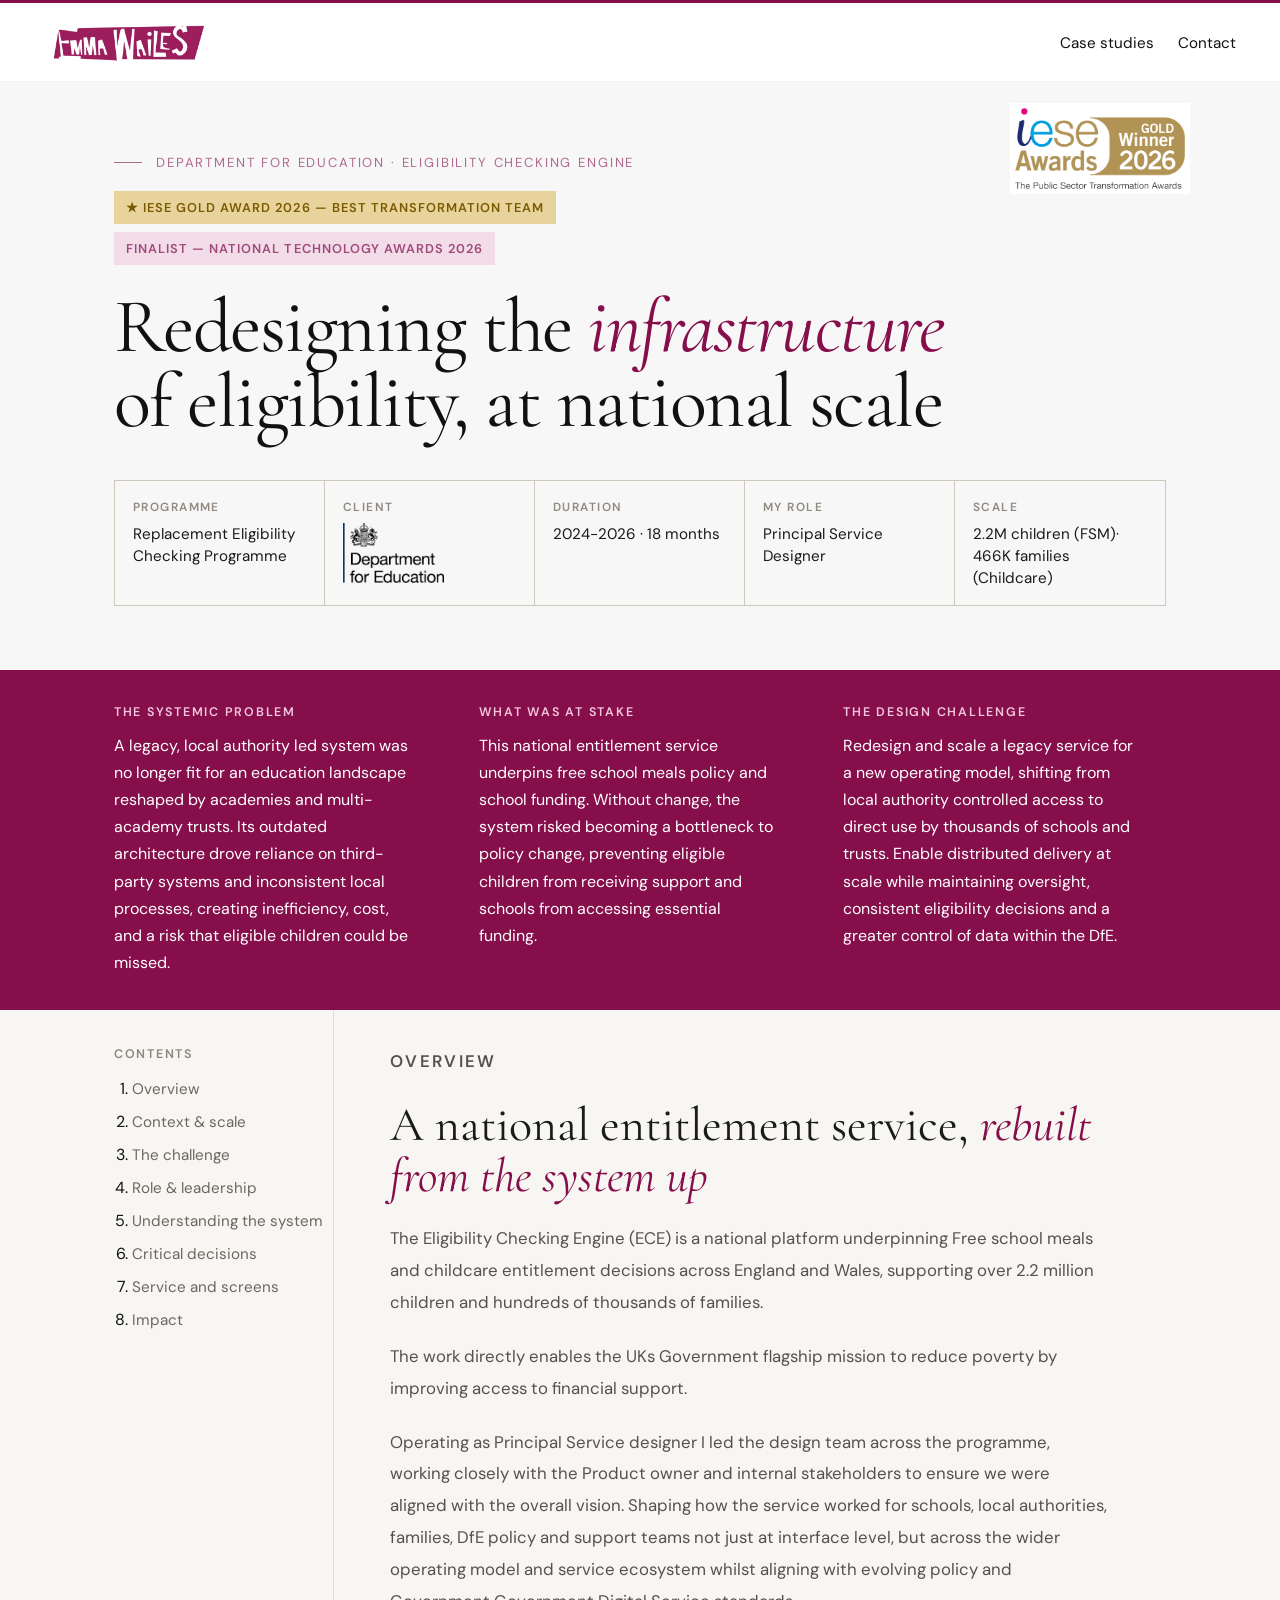
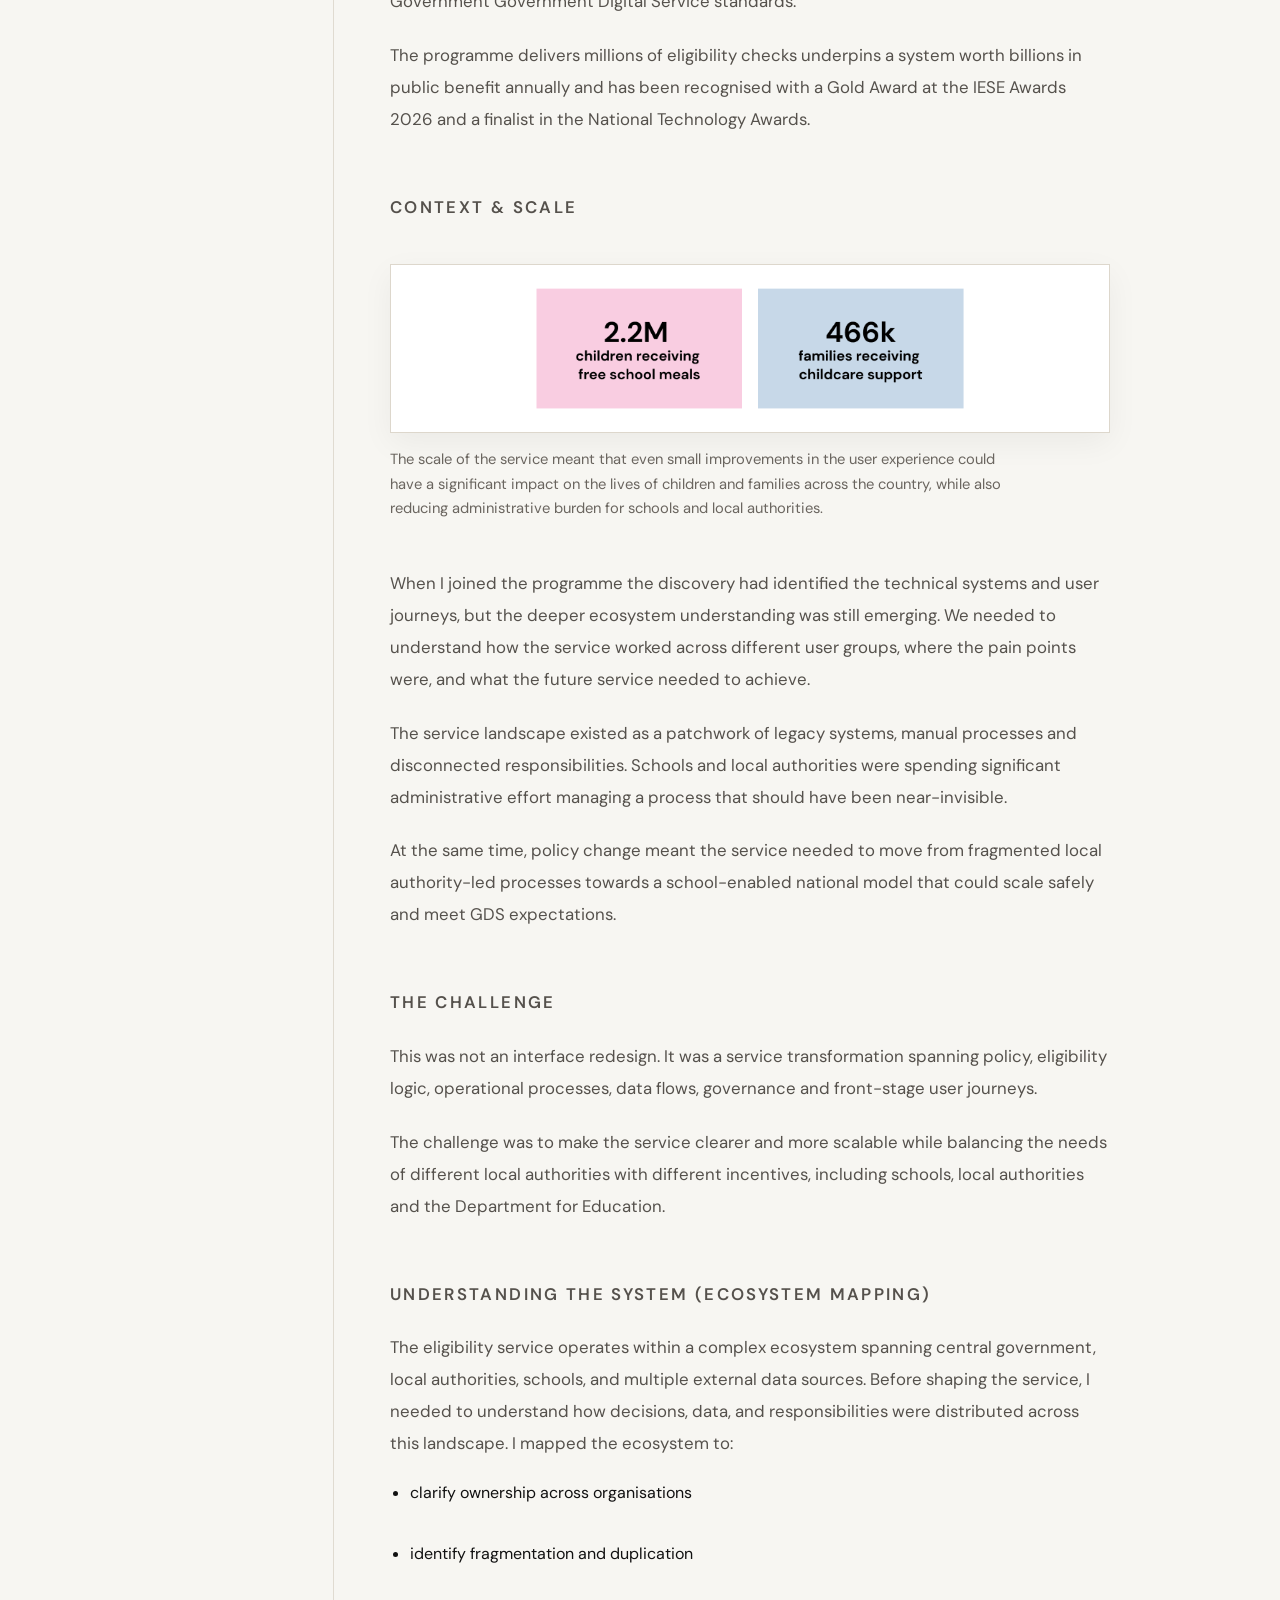
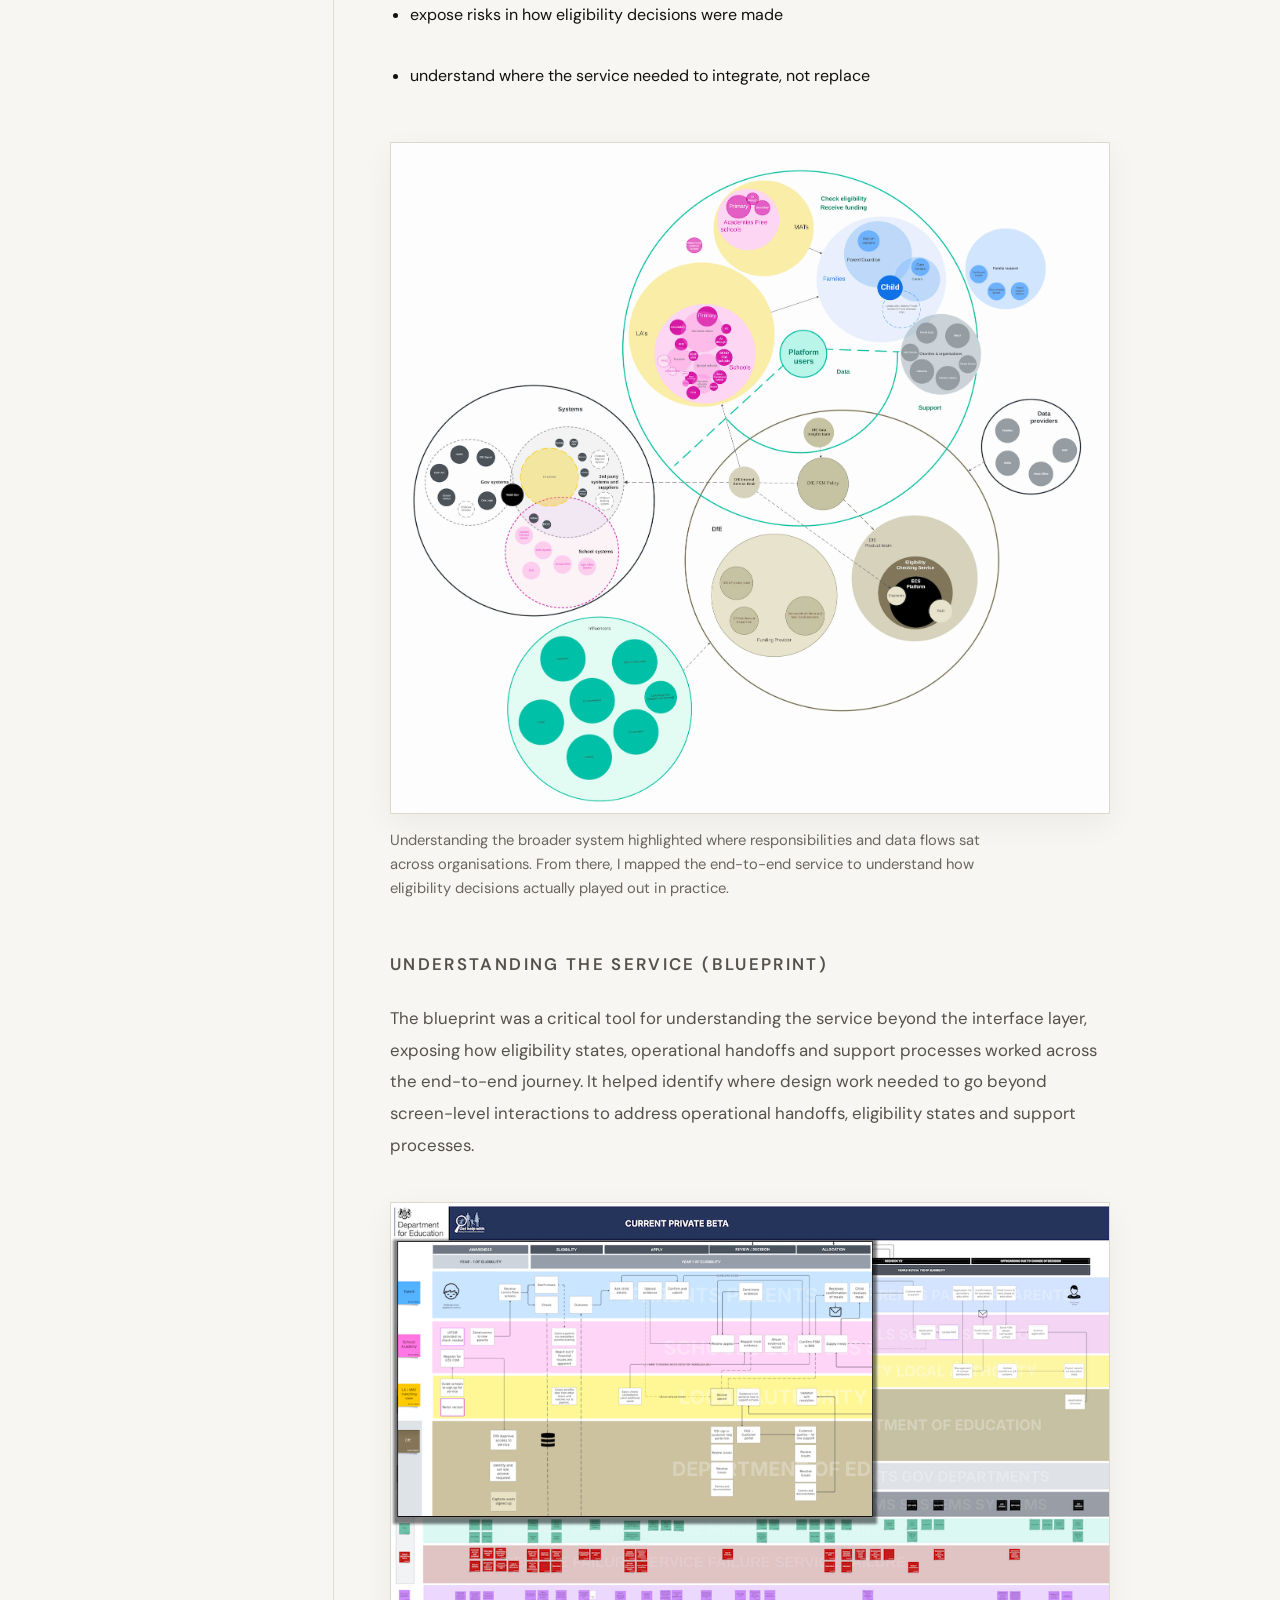
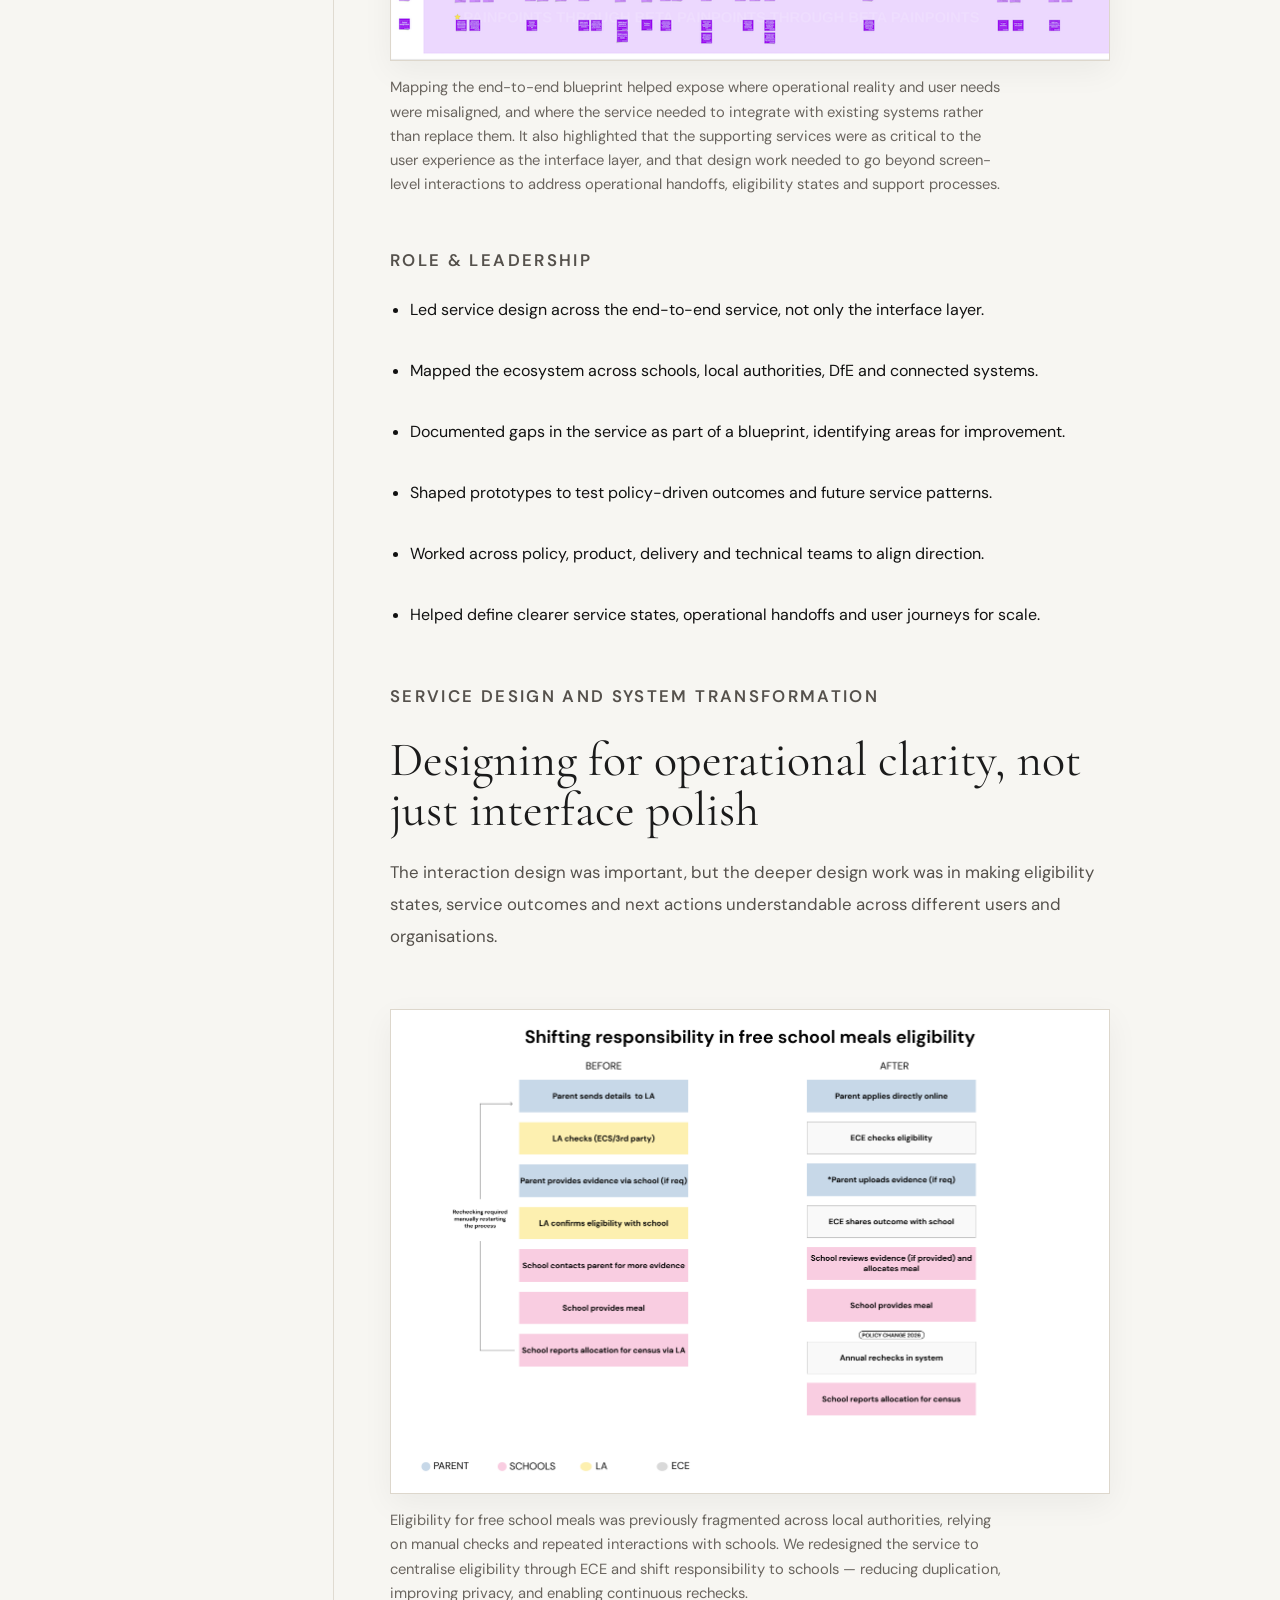
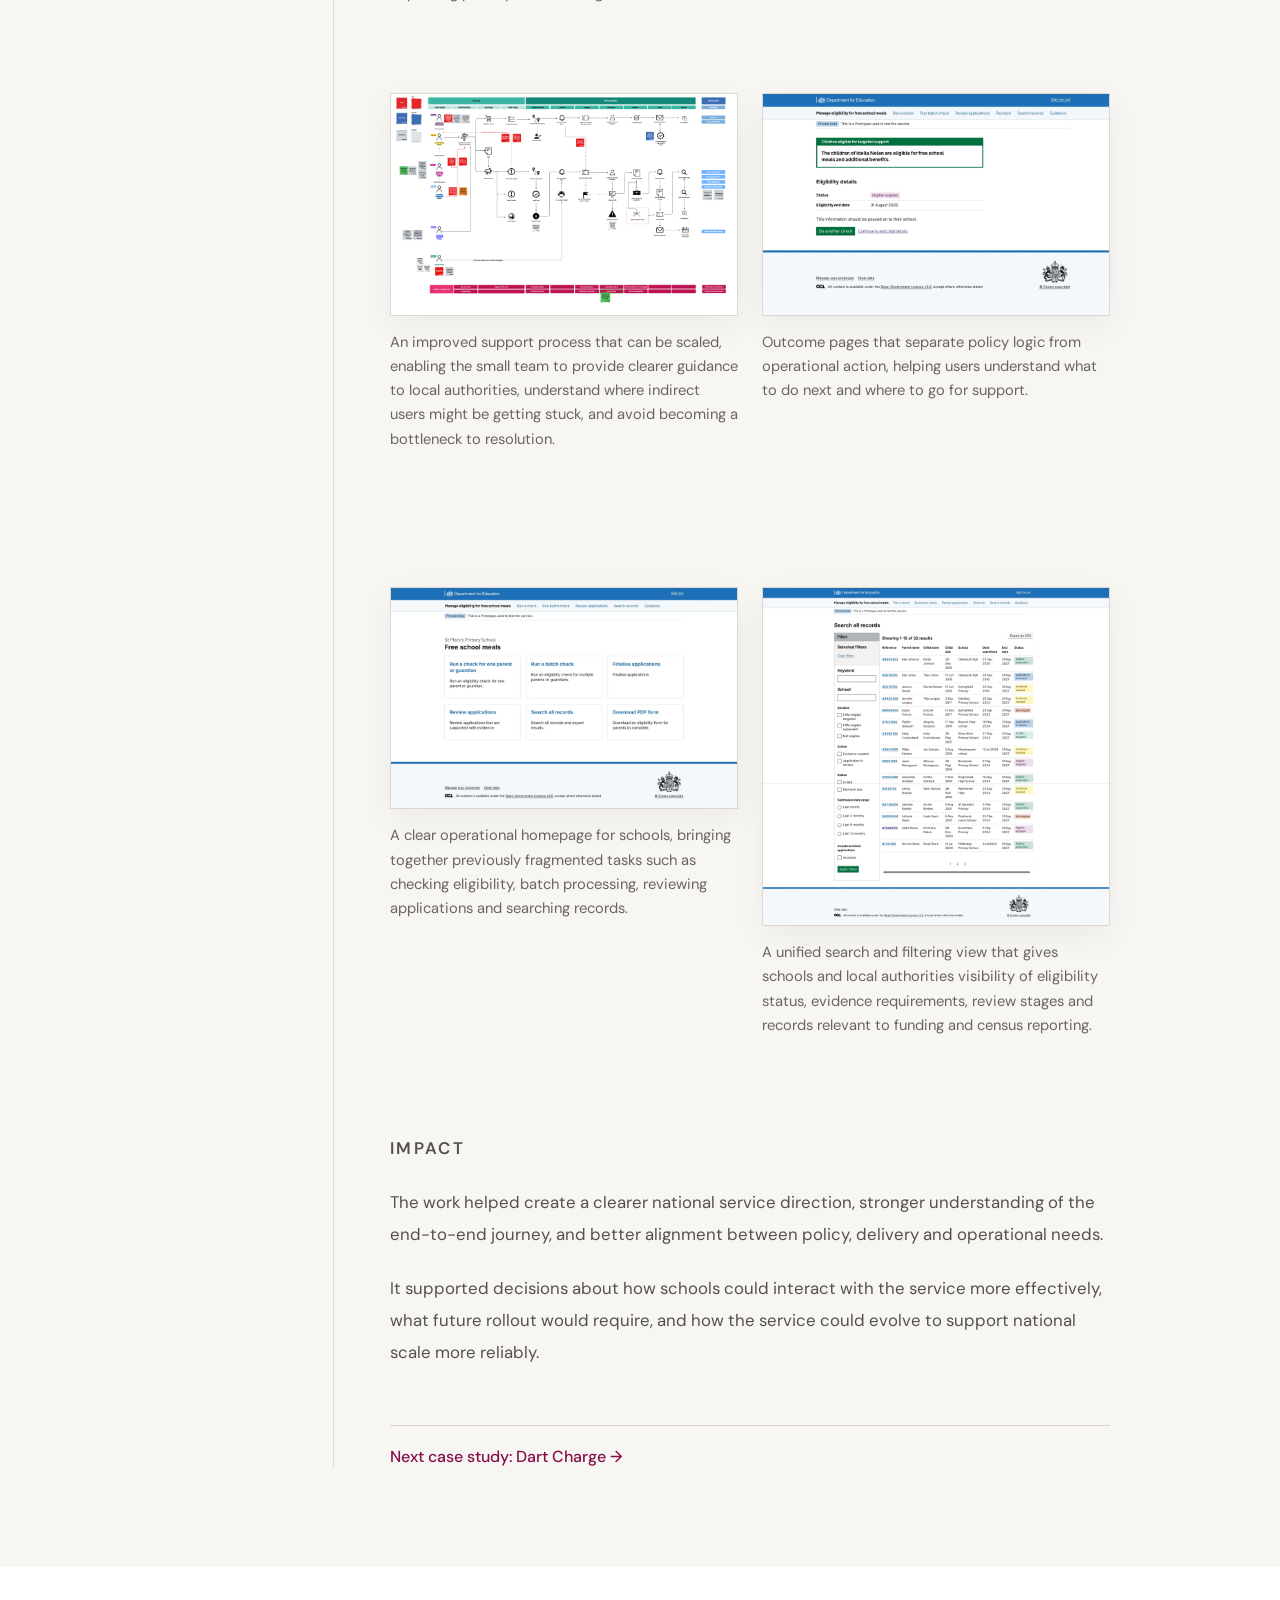
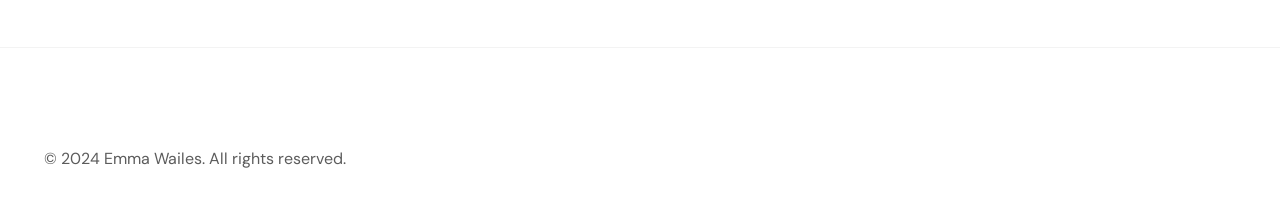
==== commit f17f3169: "Add case studies, assets and case-study CSS Add two new case study pages (case-study-dart.html, case" ====
--- a/case-study-ece.html
+++ b/case-study-ece.html
@@ -1,14 +1,20 @@
 <!DOCTYPE html>
 <html lang="en">
+
 <head>
   <meta charset="UTF-8">
   <meta name="viewport" content="width=device-width, initial-scale=1.0">
   <title>Eligibility Checking Engine | Emma Wailes</title>
   <link rel="preconnect" href="https://fonts.googleapis.com">
   <link rel="preconnect" href="https://fonts.gstatic.com" crossorigin>
-  <link href="https://fonts.googleapis.com/css2?family=Cormorant+Garamond:wght@300;400;500;600&family=DM+Sans:wght@300;400;500;700&display=swap" rel="stylesheet">
+  <link
+    href="https://fonts.googleapis.com/css2?family=Cormorant+Garamond:wght@300;400;500;600&family=DM+Sans:wght@300;400;500;700&display=swap"
+    rel="stylesheet">
+
   <link rel="stylesheet" href="css/styles.css">
+  <link rel="stylesheet" href="css/case-study.css">
 </head>
+
 <body>
 
   <div class="top-accent-bar"></div>
@@ -27,93 +33,308 @@
   </nav>
 
   <main class="case-study-page">
-    <div class="container case-study-container">
-
-      <p class="case-back-link">
-        <a href="index.html#work">← Back to case studies</a>
-      </p>
-
-      <header class="case-hero">
-        <p class="case-org">Department for Education</p>
-        <h1 class="case-page-title">Eligibility Checking Engine</h1>
-        <p class="case-page-summary">
-          Leading service design for a national platform transforming how eligibility for free school meals is checked across schools, local authorities and government systems.
+
+    <section class="case-study-hero">
+      <div class="container case-study-hero__container">
+
+        <div class="case-study-hero__award-stamp">
+          <img src="assets/images/awards.jpeg" alt="IESE Awards 2026 Gold Winner — Best Transformation Team"
+            class="case-study-hero__award-badge">
+        </div>
+
+        <p class="case-study-hero__eyebrow">
+          <span class="case-study-hero__line"></span>
+          Department for Education · Eligibility Checking Engine
         </p>
 
-        <div class="case-page-meta">
-          <span>National transformation</span>
-          <span>Policy-led service design</span>
-          <span>Cross-government complexity</span>
+        <div class="case-study-hero__awards">
+          <span class="case-study-hero__award case-study-hero__award--gold">
+            ★ IESE Gold Award 2026 — Best Transformation Team
+          </span>
+          <span class="case-study-hero__award case-study-hero__award--finalist">
+            Finalist — National Technology Awards 2026
+          </span>
         </div>
-      </header>
-
-      <figure class="case-lead-image">
-        <img src="assets/images/ece-hero.jpg" alt="Eligibility Checking Engine service artefact">
-      </figure>
-
-      <section class="case-section">
-        <h2>Overview</h2>
-        <p>
-          The Eligibility Checking Engine is a national service used to verify whether children are entitled to free school meals and related support. The work sat at the intersection of policy, service design, operational delivery and technical change.
-        </p>
-        <p>
-          My role was to lead service design across the product and wider ecosystem, helping shape how the service worked for schools, local authorities, families and internal teams.
-        </p>
-      </section>
-
-      <section class="case-section">
-        <h2>The challenge</h2>
-        <p>
-          This was not a simple interface redesign. The challenge involved policy change, multiple user groups, legacy ways of working, and questions about how the service should scale nationally while remaining clear and trustworthy.
-        </p>
-        <p>
-          It also required balancing the needs of different organisations with different incentives, including schools, local authorities and the Department for Education.
-        </p>
-      </section>
-
-      <figure class="case-support-image">
-        <img src="assets/images/ece-map.jpg" alt="Service map showing the Eligibility Checking Engine ecosystem">
-        <figcaption>Mapping the wider service ecosystem and relationships across users, organisations and systems.</figcaption>
-      </figure>
-
-      <section class="case-section">
-        <h2>What I did</h2>
-        <ul class="case-list">
-          <li>Led service design across the end-to-end journey, not just the front-end interface.</li>
-          <li>Mapped the ecosystem across schools, local authorities, DfE and connected systems.</li>
-          <li>Shaped prototypes to test new service patterns and policy-driven outcomes.</li>
-          <li>Worked with policy, product, delivery and technical teams to align service direction.</li>
-          <li>Helped define clearer user journeys and service states for future scaling.</li>
-        </ul>
-      </section>
-
-      <figure class="case-support-image two-up">
-        <img src="assets/images/ece-screen-1.jpg" alt="Prototype screen from the Eligibility Checking Engine">
-        <img src="assets/images/ece-screen-2.jpg" alt="Service flow or prototype screen from the Eligibility Checking Engine">
-      </figure>
-
-      <section class="case-section">
-        <h2>Outcomes and impact</h2>
-        <p>
-          The work helped create a clearer service direction for national eligibility checking, with stronger understanding of the end-to-end experience, the service model and the implications of policy change.
-        </p>
-        <p>
-          It also supported decision-making about future service design, how schools could interact with the service more effectively, and what would be needed for wider rollout and operational adoption.
-        </p>
-      </section>
-
-      <section class="case-section">
-        <h2>What this shows</h2>
-        <p>
-          This project shows my ability to lead service design in complex, policy-driven environments, working across strategy, delivery and operational reality rather than focusing only on interface design.
-        </p>
-      </section>
-
-      <div class="case-next-link">
-        <a href="case-study-dart.html">Next case study: Dart Charge →</a>
+
+        <h1 class="case-study-hero__title">
+          Redesigning the <em>infrastructure</em> of eligibility, at national scale
+        </h1>
+
+
+        <div class="case-study-hero__meta-grid">
+          <div class="case-study-hero__meta-item">
+            <p class="case-study-hero__meta-label">Programme</p>
+            <p class="case-study-hero__meta-value">Replacement Eligibility Checking Programme</p>
+          </div>
+          <div class="case-study-hero__meta-item">
+            <p class="case-study-hero__meta-label">Client</p>
+            <p class="case-study-hero__meta-value"><img src="/assets/logos/Department_for_Education.png"
+                alt="Department for Education" class="meta-logo"></p>
+          </div>
+          <div class="case-study-hero__meta-item">
+            <p class="case-study-hero__meta-label">Duration</p>
+            <p class="case-study-hero__meta-value">2024-2026 · 18 months</p>
+          </div>
+          <div class="case-study-hero__meta-item">
+            <p class="case-study-hero__meta-label">My role</p>
+            <p class="case-study-hero__meta-value">Principal Service Designer</p>
+          </div>
+          <div class="case-study-hero__meta-item">
+            <p class="case-study-hero__meta-label">Scale</p>
+            <p class="case-study-hero__meta-value">2.2M children (FSM)· 466K families (Childcare)</p>
+          </div>
+        </div>
       </div>
-
-    </div>
+    </section>
+
+    <section class="case-study-framing">
+      <div class="container case-study-framing__container">
+        <div class="case-study-framing__grid">
+          <div class="case-study-framing__card">
+            <p class="case-study-framing__label">The systemic problem</p>
+            <p class="case-study-framing__text">
+              A legacy, local authority led system was no longer fit for an education landscape reshaped by academies
+              and multi-academy trusts.
+              Its outdated architecture drove reliance on third-party systems and inconsistent local processes, creating
+              inefficiency, cost, and a risk that eligible children could be missed. </p>
+          </div>
+
+          <div class="case-study-framing__card">
+            <p class="case-study-framing__label">What was at stake</p>
+            <p class="case-study-framing__text">
+              This national entitlement service underpins free school meals policy and school funding.
+              Without change, the system risked becoming a bottleneck to policy change, preventing eligible children
+              from receiving support and schools from accessing essential funding.</p>
+          </div>
+
+          <div class="case-study-framing__card">
+            <p class="case-study-framing__label">The design challenge</p>
+            <p class="case-study-framing__text">
+              Redesign and scale a legacy service for a new operating model, shifting from local authority controlled
+              access to direct use by thousands of schools and trusts.
+              Enable distributed delivery at scale while maintaining oversight, consistent eligibility decisions and a
+              greater control of data within the DfE.
+            </p>
+          </div>
+        </div>
+      </div>
+    </section>
+
+    <section class="case-study-body">
+      <div class="container case-study-body__container">
+        <aside class="case-study-toc">
+          <p class="case-study-toc__title">Contents</p>
+          <ol class="case-study-toc__list">
+            <li><a href="#overview">Overview</a></li>
+            <li><a href="#context">Context & scale</a></li>
+            <li><a href="#challenge">The challenge</a></li>
+            <li><a href="#role">Role & leadership</a></li>
+            <li><a href="#system">Understanding the system</a></li>
+            <li><a href="#decisions">Critical decisions</a></li>
+            <li><a href="#screens">Service and screens</a></li>
+            <li><a href="#impact">Impact</a></li>
+          </ol>
+        </aside>
+
+        <article class="case-study-content">
+          <section id="overview" class="case-study-section">
+            <p class="case-study-section__eyebrow">Overview</p>
+            <h2 class="case-study-section__title">
+              A national entitlement service, <em>rebuilt from the system up</em>
+            </h2>
+            <p>
+
+              The Eligibility Checking Engine (ECE) is a national platform underpinning Free school meals and childcare
+              entitlement decisions across England and Wales, supporting over 2.2 million children and hundreds of
+              thousands of families.</p>
+            <p>The work directly enables the UKs Government flagship mission to reduce poverty by improving access to
+              financial support.
+            </p>
+
+            <p>
+              Operating as Principal Service designer I led the design team across the programme, working closely with
+              the Product owner and internal stakeholders to ensure we were aligned with the overall vision. Shaping how
+              the
+              service worked for schools, local authorities, families, DfE policy and support teams not just at
+              interface level, but across the wider operating model and service ecosystem whilst aligning with evolving
+              policy and
+              Government Government Digital Service standards.
+            </p>
+            <p>
+              The programme delivers millions of eligibility checks underpins a system worth billions in public
+              benefit annually and has been recognised with a Gold Award at the IESE Awards 2026 and a finalist in the
+              National Technology Awards.
+
+            </p>
+          </section>
+
+          <section id="context" class="case-study-section">
+            <p class="case-study-section__eyebrow">Context & scale</p>
+
+              <figure class="case-study-screen case-study-screen--feature">
+            <img src="assets/work/ece/Scale.png" alt="Scale of the challenge: 2.2 million children and 466K families rely on the service for free school meals and childcare funding">
+            <figcaption>
+              The scale of the service meant that even small improvements in the user experience could have a significant impact on the lives of children and families across the country, while also reducing administrative burden for schools and local authorities.
+            </figcaption>
+          </figure>
+
+            <p>
+              When I joined the programme the discovery had identified the technical systems and user journeys, but the
+              deeper ecosystem understanding was still emerging. We needed to understand how the service worked across
+              different user groups, where the pain points were, and what the future service needed to achieve.
+            </p>
+            <p>
+              The service landscape existed as a patchwork of legacy systems, manual processes and disconnected
+              responsibilities. Schools and local authorities were spending significant administrative effort managing a
+              process that should have been near-invisible.
+            </p>
+            <p>
+              At the same time, policy change meant the service needed to move from fragmented local authority-led
+              processes towards a school-enabled national model that could scale safely and meet GDS expectations.
+            </p>
+
+
+          </section>
+
+          <section id="challenge" class="case-study-section">
+            <p class="case-study-section__eyebrow">The challenge</p>
+            <p>
+              This was not an interface redesign. It was a service transformation spanning policy, eligibility logic,
+              operational processes, data flows, governance and front-stage user journeys.
+            </p>
+            <p>
+              The challenge was to make the service clearer and more scalable while balancing the needs of different
+              local authorities with different incentives, including schools, local authorities and the Department for
+              Education.
+            </p>
+          </section>
+
+        
+
+
+          <section id="challenge" class="case-study-section">
+            <p class="case-study-section__eyebrow">Understanding the system (ecosystem mapping)</p>
+            <p>
+              The eligibility service operates within a complex ecosystem spanning central government, local
+              authorities, schools, and multiple external data sources. Before shaping the service, I needed to
+              understand how decisions, data, and responsibilities were distributed across this landscape.
+              I mapped the ecosystem to:
+            </p>
+            <ul class="case-study-list">
+               <li>clarify ownership across organisations</li>
+              <li>identify fragmentation and duplication</li>
+              <li>expose risks in how eligibility decisions were made</li>
+              <li>understand where the service needed to integrate, not replace</li>
+            </ul>
+            </p>
+          </section>
+
+          <figure class="case-study-screen case-study-screen--feature">
+            <img src="assets/work/ece/Beta Ecosystem .png" alt="Eligibility Checking Engine service blueprint">
+            <figcaption>
+              Understanding the broader system highlighted where responsibilities and data flows sat across organisations. 
+
+From there, I mapped the end-to-end service to understand how eligibility decisions actually played out in practice.
+            </figcaption>
+          </figure>
+
+              <p class="case-study-section__eyebrow">Understanding the service (blueprint)</p>
+            <p>
+              The blueprint was a critical tool for understanding the service beyond the interface layer, exposing how eligibility states, operational handoffs and support processes worked across the end-to-end journey. It helped identify where design work needed to go beyond screen-level interactions to address operational handoffs, eligibility states and support processes.
+
+                <p>
+
+            <figure class="case-study-screen case-study-screen--feature">
+            <img src="assets/work/ece/combined-bp-ece.png" alt="Eligibility Checking Engine service blueprint">
+            <figcaption>
+              Mapping the end-to-end blueprint helped expose where operational reality and user needs were misaligned, and where the service needed to integrate with existing systems rather than replace them. It also highlighted that the supporting services were as critical to the user experience as the interface layer, and that design work needed to go beyond screen-level interactions to address operational handoffs, eligibility states and support processes.
+            </figcaption>
+          </figure>
+
+
+          <section id="role" class="case-study-section">
+            <p class="case-study-section__eyebrow">Role & leadership</p>
+            <ul class="case-study-list">
+              <li>Led service design across the end-to-end service, not only the interface layer.</li>
+              <li>Mapped the ecosystem across schools, local authorities, DfE and connected systems.</li>
+              <li>Documented gaps in the service as part of a blueprint, identifying areas for improvement.</li>
+              <li>Shaped prototypes to test policy-driven outcomes and future service patterns.</li>
+              <li>Worked across policy, product, delivery and technical teams to align direction.</li>
+              <li>Helped define clearer service states, operational handoffs and user journeys for scale.</li>
+            </ul>
+          </section>
+
+          <section id="screens" class="case-study-section">
+            <p class="case-study-section__eyebrow">Service design and system transformation</p>
+            <h2 class="case-study-section__title">Designing for operational clarity, not just interface polish</h2>
+            <p>
+              The interaction design was important, but the deeper design work was in making eligibility states, service
+              outcomes and next actions understandable across different users and organisations.
+            </p>
+          </section>
+
+
+            <figure class="case-study-screen case-study-screen--feature">
+            <img src="assets/work/ece/Policy-01.png" alt="Transformed policy logic diagram">
+            <figcaption>
+              Eligibility for free school meals was previously fragmented across local authorities, relying on manual checks and repeated interactions with schools. We redesigned the service to centralise eligibility through ECE and shift responsibility to schools — reducing duplication, improving privacy, and enabling continuous rechecks.
+            </figcaption>
+          </figure>
+<div class="case-study-screen-grid case-study-screen-grid--2">
+  <figure class="case-study-screen">
+    <img src="assets/work/ece/Support-processes-ece.png" alt="Eligibility support process diagram">
+    <figcaption>
+      An improved support process that can be scaled, enabling the small team to provide clearer guidance to
+      local authorities, understand where indirect users might be getting stuck, and avoid becoming a bottleneck
+      to resolution.
+    </figcaption>
+  </figure>
+
+  <figure class="case-study-screen">
+    <img src="assets/work/ece/outcomes-screens.png" alt="Eligibility outcomes screens wireframe">
+    <figcaption>
+      Outcome pages that separate policy logic from operational action, helping users understand what to do next
+      and where to go for support.
+    </figcaption>
+  </figure>
+</div>
+
+<div class="case-study-screen-grid case-study-screen-grid--2">
+  <figure class="case-study-screen">
+    <img src="assets/work/ece/Dashboard-schools.png" alt="Schools dashboard wireframe">
+    <figcaption>
+      A clear operational homepage for schools, bringing together previously fragmented tasks such as checking
+      eligibility, batch processing, reviewing applications and searching records.
+    </figcaption>
+  </figure>
+
+  <figure class="case-study-screen">
+    <img src="assets/work/ece/search-screen.png" alt="Eligibility search screen wireframe">
+    <figcaption>
+      A unified search and filtering view that gives schools and local authorities visibility of eligibility
+      status, evidence requirements, review stages and records relevant to funding and census reporting.
+    </figcaption>
+  </figure>
+</div>
+
+          <section id="impact" class="case-study-section">
+            <p class="case-study-section__eyebrow">Impact</p>
+            <p>
+              The work helped create a clearer national service direction, stronger understanding of the end-to-end
+              journey, and better alignment between policy, delivery and operational needs.
+            </p>
+            <p>
+              It supported decisions about how schools could interact with the service more effectively, what future
+              rollout would require, and how the service could evolve to support national scale more reliably.
+            </p>
+          </section>
+
+          <div class="case-study-next">
+            <a href="case-study-dart.html">Next case study: Dart Charge →</a>
+          </div>
+        </article>
+      </div>
+    </section>
   </main>
 
   <footer>
@@ -123,4 +344,5 @@
   </footer>
 
 </body>
+
 </html>
--- a/css/styles.css
+++ b/css/styles.css
@@ -1,11 +1,10 @@
-
 :root {
   --black: #111111;
   --white: #ffffff;
   --grey-light: #f3f3f3;
   --grey-mid: #d9d9d9;
   --grey-text: #5c5c5c;
-  --accent: #850E4B;
+  --accent: #850e4b;
 
   --serif: "Cormorant Garamond", serif;
   --sans: "DM Sans", sans-serif;
@@ -26,6 +25,19 @@
   color: var(--black);
   background: var(--white);
 }
+
+main {
+  padding: 0;
+}
+
+.container {
+  max-width: 1240px;
+  margin: 0 auto;
+  padding-left: 24px;
+  padding-right: 24px;
+}
+
+/* Top accent bar */
 
 .top-accent-bar {
   height: 3px;
@@ -37,12 +49,7 @@
   z-index: 200;
 }
 
-.container {
-  max-width: 1240px;
-  margin: 0 auto;
-  padding-left: 24px;
-  padding-right: 24px;
-}
+/* Navigation */
 
 #main-nav {
   margin-top: 3px;
@@ -53,23 +60,15 @@
   display: flex;
   justify-content: space-between;
   align-items: center;
-   padding-top: 18px;
+  padding-top: 18px;
   padding-bottom: 18px;
 }
 
-
 .nav-logo img {
-  height: 44px;
+  height: 42px;
   width: auto;
   display: block;
 }
-
-/* .nav-logo {
-  text-decoration: none;
-  color: var(--black);
-  font-family: var(--serif);
-  font-size: 1.8rem;
-} */
 
 .nav-logo span,
 .footer-logo span {
@@ -90,9 +89,7 @@
   font-size: 0.95rem;
 }
 
-main {
-  padding: 0;
-}
+/* Generic placeholder */
 
 .placeholder {
   padding-top: 80px;
@@ -113,12 +110,14 @@
   margin: 0;
 }
 
+/* Buttons */
+
 .cv-button {
   display: inline-block;
   padding: 12px 20px;
-  border: 1px solid #111;
+  border: 1px solid var(--black);
   text-decoration: none;
-  color: #111;
+  color: var(--black);
   background: transparent;
   font-size: 16px;
   font-weight: 400;
@@ -127,31 +126,54 @@
 }
 
 .cv-button:hover {
-  background: #111;
-  color: #fff;
-}
-
------------------------------------hero section-----------------------------------
+  background: var(--black);
+  color: var(--white);
+}
+
+/* Hero */
+
 .hero {
-  padding-top: 150px;
-  padding-bottom: 110px;
-  /* padding-left: 64px;
-  padding-right: 24px; */
+  padding-top: 80px;
+  padding-bottom: 100px;
 }
 
 .hero-inner {
-  max-width: 1100px;
-}
-
-.hero-inner {
-  max-width: 1100px;
+  max-width: 920px;
+}
+
+.hero-layout {
+  display: grid;
+  grid-template-columns: minmax(0, 1fr) 340px;
+  gap: 64px;
+  align-items: start;
+}
+
+.hero-copy {
+  max-width: 900px;
 }
 
 .hero-top {
   display: flex;
-  align-items: flex-start;
+  align-items: center;
   gap: 24px;
-  margin-bottom: 40px;
+  margin-bottom: 36px;
+  max-width: 1000px;
+}
+
+.hero-role {
+  margin: 0;
+  font-size: 1rem;
+  line-height: 1.45;
+  color: #5a5a5a;
+  white-space: nowrap;
+  overflow: hidden;
+}
+
+.hero-intro {
+  display: flex;
+  align-items: center;
+  gap: 16px;
+  margin-bottom: 28px;
 }
 
 .hero-logo {
@@ -161,160 +183,26 @@
   flex-shrink: 0;
 }
 
+.hero-headshot {
+  width: 88px;
+  height: 88px;
+  object-fit: cover;
+  filter: grayscale(100%);
+  border-radius: 50%;
+  border: 1px solid #dddddd;
+  flex-shrink: 0;
+}
+
 .hero-role {
+  margin: 0;
   font-size: 1rem;
-  line-height: 1.5;
-  color: #850E4B;
-  max-width: 720px;
-  margin: 0 0 24px;
-}
-
-/* .hero-role {
-  font-size: 0.95rem;
-  line-height: 1.4;
-  color: var(--grey-text);
-  margin: 8px 0 0;
-  max-width: 420px;
-} */
+  line-height: 1.45;
+  color: #5a5a5a;
+  white-space: nowrap;
+}
 
 .hero-main {
   max-width: 820px;
-}
-
-.hero-title {
-  font-family: var(--serif);
-  font-size: 4.1rem;
-  line-height: 1.04;
-  font-weight: 400;
-  letter-spacing: -0.01em;
-  margin: 0 0 30px;
-  max-width: 820px;
-}
-
-.hero-title em {
-  font-style: italic;
-}
-
-.hero-desc {
-  font-size: 1.2rem;
-  line-height: 1.65;
-  color: #5f5f5f;
-  margin: 0 0 34px;
-  max-width: 760px;
-}
-
-.hero-actions {
-  display: flex;
-  gap: 16px;
-  margin-bottom: 44px;
-  align-items: center;
-}
-
-.hero-actions a {
-  display: inline-flex;
-  align-items: center;
-  justify-content: center;
-  min-height: 48px;
-  padding: 0 22px;
-  font-size: 1rem;
-  font-weight: 600;
-  text-decoration: none;
-  border-radius: 4px;
-  box-sizing: border-box;
-}
-
-.hero-stats {
-  display: flex;
-  gap: 60px;
-  padding-top: 28px;
-  border-top: 1px solid #e5e5e5;
-}
-
-.hero-stat strong {
-  font-size: 1.2rem;
-  font-weight: 600;
-}
-/* .hero-stats {
-  display: flex;
-  gap: 56px;
-  padding-top: 24px;
-  border-top: 1px solid var(--grey-mid);
-  max-width: 720px;
-}
-
-.hero-stat strong {
-  display: block;
-  font-size: 1.15rem;
-  margin-bottom: 4px;
-} */
-
-.hero-stat span {
-  font-size: 0.82rem;
-  line-height: 1.4;
-  color: var(--grey-text);
-}
-
-.hero-actions a:first-child {
-  background-color: #850E4B;
-  color: #ffffff;
-  border: 1px solid #850E4B;
-}
-
-.hero-actions a:first-child:hover {
-  background-color: #C1588E;
-  border-color: #C1588E;
-  color: #ffffff;
-}
-
-.hero-actions a {
-  font-weight: 300;
-  letter-spacing: 0.02em;
-}
-
-.hero-stats div {
-  white-space: nowrap;
-}
-
-.hero-actions a:last-child {
-  background-color: #ffffff;
-  color: #850E4B;
-  border: 1px solid #850E4B;
-}
-
-.hero-actions a:last-child:hover {
-  background-color: #f7e8f0;
-  color: #850E4B;
-  border-color: #C1588E;
-}
-
-.nav-logo img {
-  height: 42px;
-  width: auto;
-  display: block;
-}
-
-.nav-inner {
-  display: flex;
-  justify-content: space-between;
-  align-items: center;
-  padding-top: 18px;
-  padding-bottom: 18px;
-}
-
-.hero {
-  padding-top: 80px;
-  padding-bottom: 100px;
-}
-
-.hero-inner {
-  max-width: 920px;
-}
-
-.hero-role {
-  font-size: 1rem;
-  line-height: 1.5;
-  color: var(--grey-text);
-  margin: 0 0 24px;
 }
 
 .hero-title {
@@ -322,8 +210,13 @@
   font-size: 4.25rem;
   line-height: 1.08;
   font-weight: 400;
+  letter-spacing: -0.01em;
   margin: 0 0 28px;
   max-width: 900px;
+}
+
+.hero-title em {
+  font-style: italic;
 }
 
 .hero-desc {
@@ -352,31 +245,32 @@
   text-decoration: none;
   border-radius: 0;
   border-width: 1px;
+  border-style: solid;
   letter-spacing: 0.01em;
 }
 
 .hero-actions a:first-child {
-  background-color: #850E4B;
-  color: #ffffff;
-  border: 1px solid #850E4B;
+  background-color: var(--accent);
+  color: var(--white);
+  border-color: var(--accent);
 }
 
 .hero-actions a:first-child:hover {
-  background-color: #C1588E;
-  border-color: #C1588E;
-  color: #ffffff;
+  background-color: #c1588e;
+  border-color: #c1588e;
+  color: var(--white);
 }
 
 .hero-actions a:last-child {
-  background-color: #ffffff;
-  color: #850E4B;
-  border: 1px solid #850E4B;
+  background-color: var(--white);
+  color: var(--accent);
+  border-color: var(--accent);
 }
 
 .hero-actions a:last-child:hover {
   background-color: #f8e8f0;
-  border-color: #C1588E;
-  color: #850E4B;
+  border-color: #c1588e;
+  color: var(--accent);
 }
 
 .hero-stats {
@@ -387,134 +281,23 @@
 }
 
 .hero-stat {
-  white-space: nowrap;
+  white-space: normal;
 }
 
 .hero-stat strong {
+  display: block;
   font-size: 1.15rem;
-  display: block;
+  font-weight: 600;
   margin-bottom: 4px;
 }
 
 .hero-stat span {
   font-size: 0.95rem;
+  line-height: 1.4;
   color: var(--grey-text);
 }
 
-.hero-actions a,
-.case-card-link {
-  font-weight: 500;
-  border-radius: 0;
-  letter-spacing: 0.01em;
-}
-
-.hero-actions a:first-child:hover,
-.case-card-link:hover {
-  background-color: #850E4B; /* subtle shift, not bright */
-  border-color: #850E4B;
-}
-
-.hero-layout {
-  display: grid;
-  grid-template-columns: minmax(0, 1fr) 340px;
-  gap: 64px;
-  align-items: start;
-}
-
-.hero-copy {
-  max-width: 900px;
-}
-
-/* .hero-image img {
-  width: 50%;
-  display: block;
-  filter: grayscale(100%);
-  border-radius: 0;
-} */
-
-.hero-intro {
-  display: flex;
-  align-items: center;
-  gap: 16px;
-  margin-bottom: 28px;
-}
-
-
-
-.hero-headshot {
-  width: 76px;
-  height: 76px;
-  object-fit: cover;
-  border-radius: 50%;
-  filter: grayscale(100%);
-  border: 1px solid #e6e6e6;
-  flex-shrink: 0;
-}
-
-.hero-role {
-  margin: 0;
-  font-size: 0.95rem;
-  white-space: nowrap;
-  line-height: 1.45;
-  color: #5a5a5a;
-  max-width: 640px;
-}
-
-.hero-top {
-  display: flex;
-  align-items: center;
-  gap: 24px;
-  margin-bottom: 36px;
-  max-width: 1000px;
-}
-
-.hero-headshot {
-  width: 88px;
-  height: 88px;
-  object-fit: cover;
-  filter: grayscale(100%);
-  border-radius: 50%; /* keep circle if you prefer */
-  border: 1px solid #dddddd;
-}
-
-.hero-role {
-  margin: 0;
-  font-size: 1rem;
-  line-height: 1.45;
-  color: #5a5a5a;
-  max-width: 640px;
-}
-
--------------footer section----------------------
-
-footer {
-  margin-top: 60px;
-}
-
-footer {
-  border-top: 1px solid var(--grey-light);
-  margin-top: 80px;
-}
-
-footer .container {
-  padding-top: 40px;
-  padding-bottom: 40px;
-}
-
-.footer-logo {
-  display: inline-block;
-  font-family: var(--serif);
-  font-size: 1.5rem;
-  margin-bottom: 12px;
-}
-
-footer p {
-  margin-top: 60px;
-  margin-bottom: 0;
-  color: var(--grey-text);
-}
-
-----------case studies-----------------
+/* Case studies */
 
 .case-studies {
   padding-top: 100px;
@@ -522,7 +305,7 @@
 }
 
 .section-heading {
-  margin-bottom: 48px;
+  margin-bottom: 64px;
   max-width: 780px;
 }
 
@@ -547,14 +330,11 @@
 }
 
 .case-card {
-  transition: transform 0.2s ease, opacity 0.2s ease;
-}
-
-
-.case-card {
+  max-width: 520px;
   border-top: 1px solid var(--grey-mid);
   padding-top: 36px;
   padding-bottom: 20px;
+  transition: transform 0.2s ease, opacity 0.2s ease;
 }
 
 .case-card-content {
@@ -563,7 +343,7 @@
 
 .case-card-org {
   font-size: 0.95rem;
-  color: 1px solid #eeeeee;
+  color: var(--grey-text);
   margin: 0 0 10px;
 }
 
@@ -592,33 +372,26 @@
 
 .case-card-meta span {
   font-size: 0.85rem;
-  color: #666;
+  color: #666666;
   border: 1px solid #e5e5e5;
   padding: 5px 10px;
 }
-
-/* .case-card-meta span {
-  font-size: 0.9rem;
-  color: var(--grey-text);
-  padding: 6px 10px;
-  border: 1px solid var(--grey-mid);
-  border-radius: 999px;
-} */
 
 .case-card-link {
   display: inline-block;
   padding: 12px 18px;
-  background-color: #850E4B;
-  color: #ffffff;
+  background-color: var(--accent);
+  color: var(--white);
   text-decoration: none;
-  border: 1px solid #850E4B;
-  border-radius: 0px;
-  font-weight: 400;
+  border: 1px solid var(--accent);
+  border-radius: 0;
+  font-weight: 500;
   letter-spacing: 0.01em;
 }
 
-.section-heading {
-  margin-bottom: 64px;
+.case-card-link:hover {
+  background-color: var(--accent);
+  border-color: var(--accent);
 }
 
 .case-card img {
@@ -628,20 +401,13 @@
   object-fit: cover;
   filter: grayscale(100%);
   border: 1px solid #e6e6e6;
-}
-
-.case-card img {
-  border: 1px solid #e6e6e6;
   transition: opacity 0.2s ease, border-color 0.2s ease;
-}
-
-.case-card {
-  max-width: 520px;
 }
 
 .case-content {
   padding-top: 16px;
 }
+
 .case-title {
   font-family: var(--serif);
   font-size: 1.6rem;
@@ -663,6 +429,7 @@
   border-bottom: 1px solid currentColor;
 }
 
+/* Case study hero */
 
 .case-study-hero {
   padding-top: 72px;
@@ -682,13 +449,13 @@
   font-size: 0.95rem;
   letter-spacing: 0.12em;
   text-transform: uppercase;
-  color: #850E4B;
+  color: var(--accent);
 }
 
 .case-study-hero__line {
   width: 28px;
   height: 1px;
-  background: #850E4B;
+  background: var(--accent);
   display: inline-block;
 }
 
@@ -715,7 +482,7 @@
 
 .case-study-hero__award--finalist {
   background: #f1e4eb;
-  color: #850E4B;
+  color: var(--accent);
 }
 
 .case-study-hero__title {
@@ -730,7 +497,7 @@
 
 .case-study-hero__title em {
   font-style: italic;
-  color: #850E4B;
+  color: var(--accent);
 }
 
 .case-study-hero__meta-grid {
@@ -800,6 +567,33 @@
   color: #f5f3ef;
 }
 
+/* Footer */
+
+footer {
+  border-top: 1px solid var(--grey-light);
+  margin-top: 80px;
+}
+
+footer .container {
+  padding-top: 40px;
+  padding-bottom: 40px;
+}
+
+.footer-logo {
+  display: inline-block;
+  font-family: var(--serif);
+  font-size: 1.5rem;
+  margin-bottom: 12px;
+}
+
+footer p {
+  margin-top: 60px;
+  margin-bottom: 0;
+  color: var(--grey-text);
+}
+
+/* Responsive */
+
 @media (max-width: 1000px) {
   .case-study-hero__title {
     font-size: 4rem;
@@ -824,6 +618,26 @@
   }
 }
 
+@media (max-width: 900px) {
+  .hero-layout {
+    grid-template-columns: 1fr;
+    gap: 40px;
+  }
+
+  .hero-title {
+    font-size: 3.6rem;
+  }
+
+  .hero-desc {
+    font-size: 1.1rem;
+  }
+
+  .hero-stats {
+    gap: 32px;
+    flex-wrap: wrap;
+  }
+}
+
 @media (max-width: 700px) {
   .case-study-hero {
     padding-top: 48px;
@@ -863,3 +677,76 @@
     font-size: 1.05rem;
   }
 }
+
+@media (max-width: 560px) {
+  .container {
+    padding-left: 20px;
+    padding-right: 20px;
+  }
+
+  .nav-inner {
+    flex-direction: column;
+    align-items: flex-start;
+    gap: 12px;
+  }
+
+  .hero {
+    padding-top: 56px;
+    padding-bottom: 72px;
+  }
+
+  .hero-top {
+    align-items: flex-start;
+    gap: 16px;
+  }
+
+  .hero-headshot {
+    width: 72px;
+    height: 72px;
+  }
+
+  .hero-role {
+    white-space: normal;
+    font-size: 0.95rem;
+  }
+
+  .hero-title {
+    font-size: 2.8rem;
+    line-height: 1.05;
+  }
+
+  .hero-desc {
+    font-size: 1rem;
+    line-height: 1.6;
+  }
+
+  .hero-actions {
+    flex-direction: column;
+    align-items: stretch;
+  }
+
+  .hero-actions a {
+    width: 100%;
+  }
+
+  .hero-stats {
+    flex-direction: column;
+    gap: 20px;
+  }
+
+  .section-title {
+    font-size: 2.2rem;
+  }
+
+  .case-card-title {
+    font-size: 1.8rem;
+  }
+}
+
+.meta-logo {
+  height: 60px;
+  width: auto;
+  display: inline-block;
+  vertical-align: middle;
+  margin-right: 6px;
+}
--- a/css/case-study.css
+++ b/css/case-study.css
@@ -0,0 +1,374 @@
+.case-study-page {
+  background: #fefefe;
+}
+
+.case-study-hero {
+  padding-top: 72px;
+  padding-bottom: 64px;
+  background: #f7f7f7;
+  position: relative;
+}
+
+.case-study-hero__container {
+  max-width: 1100px;
+  position: relative;
+}
+
+.case-study-hero__eyebrow {
+  display: flex;
+  align-items: center;
+  gap: 14px;
+  margin: 0 0 20px;
+  font-size: 0.82rem;
+  letter-spacing: 0.14em;
+  text-transform: uppercase;
+  color: #b06a8f;
+}
+
+.case-study-hero__line {
+  width: 28px;
+  height: 1px;
+  background: #b06a8f;
+  display: inline-block;
+}
+
+.case-study-hero__awards {
+  display: flex;
+  flex-direction: column;
+  gap: 8px;
+  margin-bottom: 24px;
+}
+
+.case-study-hero__award-stamp {
+  position: absolute;
+  top: -3.2rem;
+  right: 0;
+  z-index: 2;
+}
+
+.case-study-hero__award-badge {
+  display: block;
+  width: 180px;
+  height: auto;
+}
+
+
+.case-study-hero__award {
+  display: inline-block;
+  width: fit-content;
+  padding: 8px 12px;
+  font-size: 0.8rem;
+  font-weight: 600;
+  letter-spacing: 0.08em;
+  text-transform: uppercase;
+}
+
+.case-study-hero__award--gold {
+  background: #e7d39b;
+  color: #7a5a00;
+}
+
+.case-study-hero__award--finalist {
+  background: #f2dce8;
+  color: #a04979;
+}
+
+.case-study-hero__title {
+  font-family: var(--serif);
+  font-size: 4.8rem;
+  line-height: 0.98;
+  font-weight: 400;
+  letter-spacing: -0.02em;
+  margin: 0 0 40px;
+  max-width: 900px;
+}
+
+.case-study-hero__title em {
+  font-style: italic;
+  color: var(--accent);
+}
+
+.case-study-hero__meta-grid {
+  display: grid;
+  grid-template-columns: repeat(5, minmax(0, 1fr));
+  border: 1px solid #cfc8bc;
+  background: transparent;
+}
+
+.case-study-hero__meta-item {
+  padding: 18px 18px 16px;
+  border-right: 1px solid #cfc8bc;
+}
+
+.case-study-hero__meta-item:last-child {
+  border-right: 0;
+}
+
+.case-study-hero__meta-label {
+  margin: 0 0 8px;
+  font-size: 0.74rem;
+  font-weight: 600;
+  letter-spacing: 0.12em;
+  text-transform: uppercase;
+  color: #90897e;
+}
+
+.case-study-hero__meta-value {
+  margin: 0;
+  font-size: 0.95rem;
+  line-height: 1.45;
+  color: #1a1a1a;
+}
+
+.case-study-framing {
+  background: #850e4b;
+  color: #ffffff;
+  padding-top: 34px;
+  padding-bottom: 34px;
+}
+
+.case-study-framing__label {
+  margin: 0 0 12px;
+  font-size: 0.78rem;
+  font-weight: 600;
+  letter-spacing: 0.14em;
+  text-transform: uppercase;
+  color: #f2c7dc;
+}
+
+.case-study-framing__text {
+  margin: 0;
+  font-family: var(--sans);
+  font-size: 1rem;
+  line-height: 1.7;
+  color: #ffffff;
+}
+.case-study-framing__container {
+  max-width: 1100px;
+}
+
+.case-study-framing__grid {
+  display: grid;
+  grid-template-columns: repeat(3, minmax(0, 1fr));
+  gap: 42px;
+}
+
+.case-study-body {
+  background: #f7f6f2;
+  padding-top: 0;
+  padding-bottom: 100px;
+}
+
+.case-study-body__container {
+  display: grid;
+  grid-template-columns: 220px minmax(0, 1fr);
+  gap: 56px;
+  max-width: 1100px;
+}
+
+.case-study-toc {
+  padding-top: 36px;
+  border-right: 1px solid #e0dbd1;
+}
+
+.case-study-toc__title {
+  margin: 0 0 16px;
+  font-size: 0.78rem;
+  font-weight: 600;
+  letter-spacing: 0.14em;
+  text-transform: uppercase;
+  color: #8e867b;
+}
+
+.case-study-toc__list {
+  margin: 0;
+  padding-left: 18px;
+}
+
+.case-study-toc__list li {
+  margin-bottom: 12px;
+}
+
+.case-study-toc__list a {
+  text-decoration: none;
+  color: #6c665f;
+  font-size: 0.95rem;
+}
+
+.case-study-content {
+  padding-top: 36px;
+  max-width: 720px;
+}
+
+.case-study-section {
+  margin-bottom: 56px;
+}
+
+.case-study-section__eyebrow {
+  margin: 0 0 14px;
+  font-size: 0.78rem;
+  font-weight: 600;
+  letter-spacing: 0.14em;
+  text-transform: uppercase;
+  color: #c06b94;
+}
+
+.case-study-section__title {
+  font-family: var(--serif);
+  font-size: 3rem;
+  line-height: 1.05;
+  font-weight: 400;
+  margin: 0 0 22px;
+  color: #1b1b1b;
+}
+
+.case-study-section__title em {
+  font-style: italic;
+  color: var(--accent);
+}
+
+.case-study-content p {
+  font-size: 1.05rem;
+  line-height: 1.9;
+  color: #55514c;
+  margin: 0 0 22px;
+}
+
+
+.case-study-content ul {
+  margin: 10px 0 24px;
+  padding-left: 20px;
+}
+/* 
+.case-study-content li {
+  margin-bottom: 6px;    
+  line-height: 1.3;      
+}
+
+.case-study-list {
+  margin: -6px 0 0;
+  padding-left: 22px;
+}
+
+.case-study-list li {
+  margin-bottom: 6px;
+  font-size: 1.02rem;
+  line-height: 1.75;
+  color: #55514c;
+} */
+
+.case-study-screen {
+  margin: 40px 0 48px;
+}
+
+.case-study-screen img {
+  display: block;
+  width: 100%;
+  height: auto;
+  border: 1px solid #ddd7cc;
+  background: #ffffff;
+  box-shadow: 0 10px 30px rgba(0, 0, 0, 0.05);
+}
+
+.case-study-screen figcaption {
+  margin-top: 14px;
+  font-size: 0.92rem;
+  line-height: 1.65;
+  color: #6a655f;
+  max-width: 620px;
+}
+
+.case-study-screen-grid {
+  display: grid;
+  gap: 24px;
+  margin: 40px 0 48px;
+}
+
+.case-study-screen-grid--2 {
+  grid-template-columns: repeat(2, minmax(0, 1fr));
+}
+
+.case-study-screen-grid + .case-study-screen-grid {
+  margin-top: 48px;
+}
+
+.case-study-next {
+  padding-top: 20px;
+  border-top: 1px solid #ddd7cc;
+}
+
+.case-study-next a {
+  text-decoration: none;
+  color: var(--accent);
+  font-weight: 500;
+}
+
+@media (max-width: 1000px) {
+  .case-study-hero__title {
+    font-size: 4rem;
+    max-width: 760px;
+  }
+
+  .case-study-hero__meta-grid {
+    grid-template-columns: repeat(2, minmax(0, 1fr));
+  }
+
+  .case-study-hero__meta-item:nth-child(2n) {
+    border-right: 0;
+  }
+
+  .case-study-body__container {
+    grid-template-columns: 1fr;
+    gap: 24px;
+  }
+
+  .case-study-toc {
+    border-right: 0;
+    border-bottom: 1px solid #e0dbd1;
+    padding-bottom: 24px;
+  }
+
+  .case-study-framing__grid {
+    grid-template-columns: 1fr;
+    gap: 28px;
+  }
+}
+
+@media (max-width: 700px) {
+  .case-study-hero {
+    padding-top: 52px;
+    padding-bottom: 48px;
+  }
+
+  .case-study-hero__title {
+    font-size: 2.9rem;
+    line-height: 1.02;
+    margin-bottom: 28px;
+  }
+
+  .case-study-hero__meta-grid {
+    grid-template-columns: 1fr;
+  }
+
+  .case-study-hero__meta-item {
+    border-right: 0;
+    border-bottom: 1px solid #cfc8bc;
+  }
+
+  .case-study-hero__meta-item:last-child {
+    border-bottom: 0;
+  }
+
+  .case-study-section__title {
+    font-size: 2.2rem;
+  }
+
+  .case-study-screen-grid--2 {
+    grid-template-columns: 1fr;
+  }
+
+  .case-study-content p,
+  .case-study-list li {
+    font-size: 1rem;
+  }
+}
